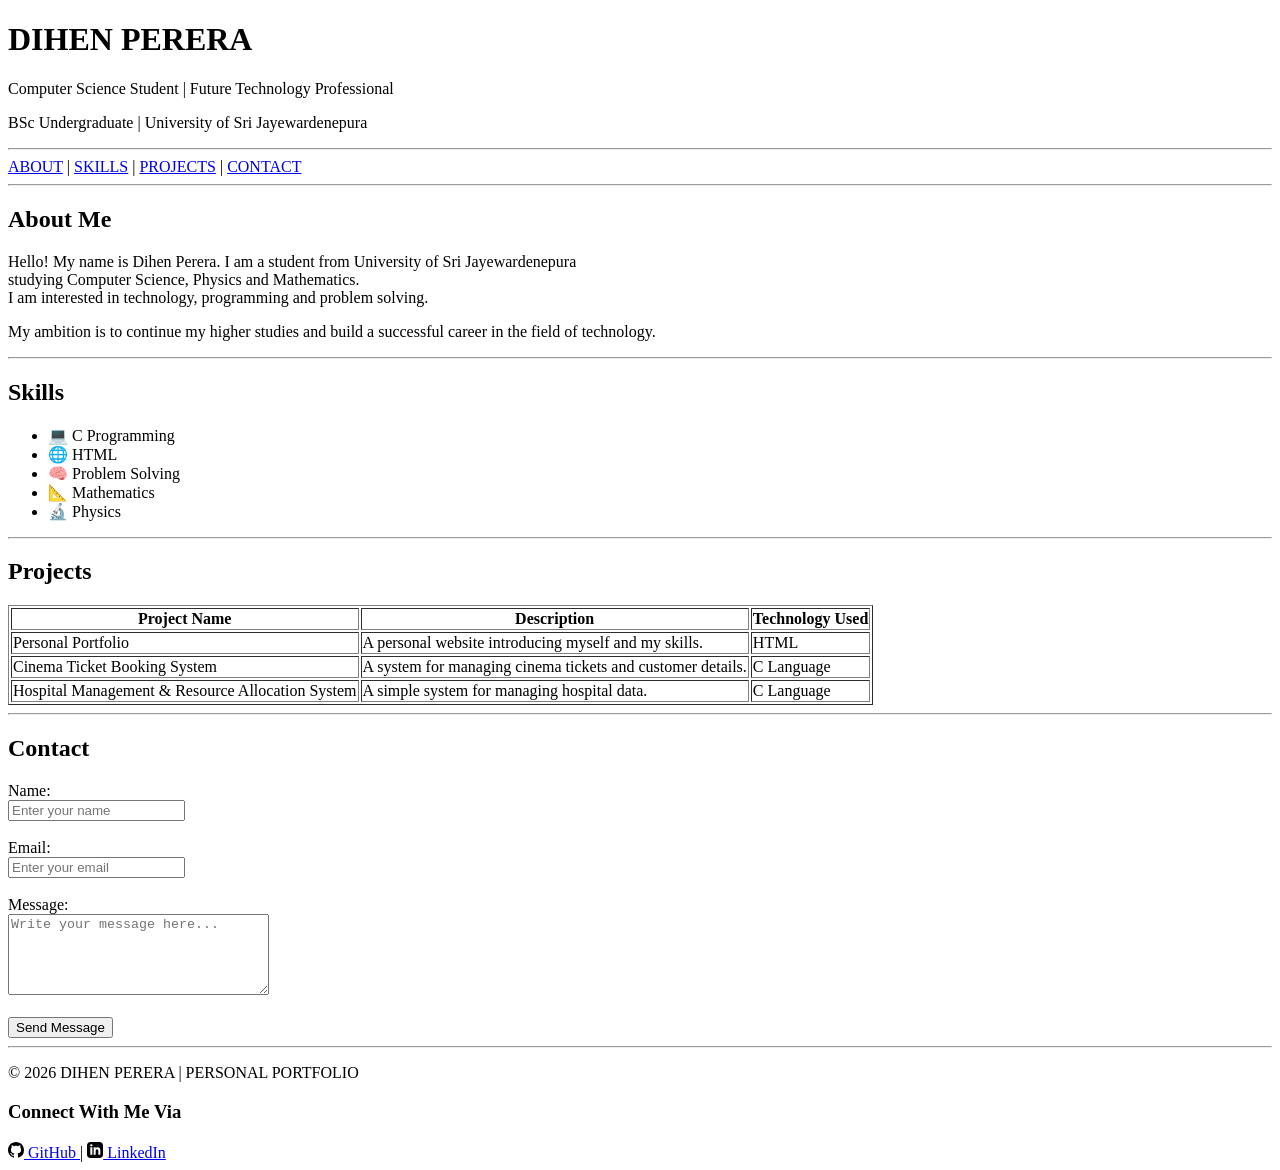
==== Personal Portfolio.html @ d451fbd8 "Initial commit" ====
<!DOCTYPE html>
<html lang="en">

<head>
    <meta charset="UTF-8">
    <meta name="viewport" content="width=device-width, initial-scale=1.0">
    <title>PORTFOLIO | DIHEN PERERA</title>
</head>

<body>

    <header>
        <h1>DIHEN PERERA</h1>
        <p>Computer Science Student | Future Technology Professional</p>
        <p>BSc Undergraduate | University of Sri Jayewardenepura</p>
    </header>

    <hr>

    <nav>
        <a href="#about">ABOUT</a> |
        <a href="#skills">SKILLS</a> |
        <a href="#projects">PROJECTS</a> |
        <a href="#contact">CONTACT</a>
    </nav>

    <hr>

    <section id="about">
        <h2>About Me</h2>
        <p>
            Hello! My name is Dihen Perera. I am a student from University of Sri Jayewardenepura<br>
            studying Computer Science, Physics and Mathematics.<br>
            I am interested in technology, programming and problem solving.<br>
        </p>
        <p>
            My ambition is to continue my higher studies and build
            a successful career in the field of technology.
        </p>
    </section>

    <hr>

    <section id="skills">
        <h2>Skills</h2>
        <ul>
            <li>💻 C Programming</li>
            <li>🌐 HTML</li>
            <li>🧠 Problem Solving</li>
            <li>📐 Mathematics</li>
            <li>🔬 Physics</li>
        </ul>
    </section>

    <hr>

    <section id="projects">
        <h2>Projects</h2>
        <table border="1">
            <thead>
                <tr>
                    <th>Project Name</th>
                    <th>Description</th>
                    <th>Technology Used</th>
                </tr>
            </thead>
            <tbody>
                <tr>
                    <td>Personal Portfolio</td>
                    <td>A personal website introducing myself and my skills.</td>
                    <td>HTML</td>
                </tr>
                <tr>
                    <td>Cinema Ticket Booking System</td>
                    <td>A system for managing cinema tickets and customer details.</td>
                    <td>C Language</td>
                </tr>
                <tr>
                    <td>Hospital Management & Resource Allocation System</td>
                    <td>A simple system for managing hospital data.</td>
                    <td>C Language</td>
                </tr>
            </tbody>
        </table>
    </section>

    <hr>

    <section id="contact">
        <h2>Contact</h2>
        <form action="#" method="post">
            <label for="name">Name:</label><br>
            <input type="text" id="name" placeholder="Enter your name" required><br><br>

            <label for="email">Email:</label><br>
            <input type="email" id="email" placeholder="Enter your email" required><br><br>

            <label for="message">Message:</label><br>
            <textarea id="message" rows="5" cols="30" placeholder="Write your message here..." required></textarea><br><br>

            <input type="submit" value="Send Message">
        </form>
    </section>

    <hr>

    <footer>
        <p>© 2026 DIHEN PERERA | PERSONAL PORTFOLIO</p>
        <h3>Connect With Me Via</h3>

        <a href="https://github.com/Kavee234" target="_blank">
            <svg xmlns="http://www.w3.org/2000/svg" width="16" height="16" viewBox="0 0 24 24">
                <path d="M12 0C5.37 0 0 5.37 0 12c0 5.31 3.435 9.795 8.205 11.385.6.105.825-.255.825-.57 0-.285-.015-1.23-.015-2.235-3.015.555-3.795-.735-4.035-1.41-.135-.345-.72-1.41-1.23-1.695-.42-.225-1.02-.78-.015-.795.945-.015 1.62.87 1.845 1.23 1.08 1.815 2.805 1.305 3.495.99.105-.78.42-1.305.765-1.605-2.67-.3-5.46-1.335-5.46-5.925 0-1.305.465-2.385 1.23-3.225-.12-.3-.54-1.53.12-3.18 0 0 1.005-.315 3.3 1.23.96-.27 1.98-.405 3-.405s2.04.135 3 .405c2.295-1.56 3.3-1.23 3.3-1.23.66 1.65.24 2.88.12 3.18.765.84 1.23 1.905 1.23 3.225 0 4.605-2.805 5.625-5.475 5.925.435.375.81 1.095.81 2.22 0 1.605-.015 2.895-.015 3.3 0 .315.225.69.825.57A12.02 12.02 0 0024 12c0-6.63-5.37-12-12-12z"/>
            </svg>
            GitHub
        </a>

        |

        <a href="https://www.linkedin.com/in/kaveesha-perera-786550402" target="_blank">
            <svg xmlns="http://www.w3.org/2000/svg" width="16" height="16" viewBox="0 0 24 24">
                <path d="M19 0h-14c-2.761 0-5 2.239-5 5v14c0 2.761 2.239 5 5 5h14c2.762 0 5-2.239 5-5v-14c0-2.761-2.238-5-5-5zm-11 19h-3v-11h3v11zm-1.5-12.268c-.966 0-1.75-.79-1.75-1.764s.784-1.764 1.75-1.764 1.75.79 1.75 1.764-.783 1.764-1.75 1.764zm13.5 12.268h-3v-5.604c0-3.368-4-3.113-4 0v5.604h-3v-11h3v1.765c1.396-2.586 7-2.777 7 2.476v6.759z"/>
            </svg>
            LinkedIn
        </a>
    </footer>

</body>

</html>
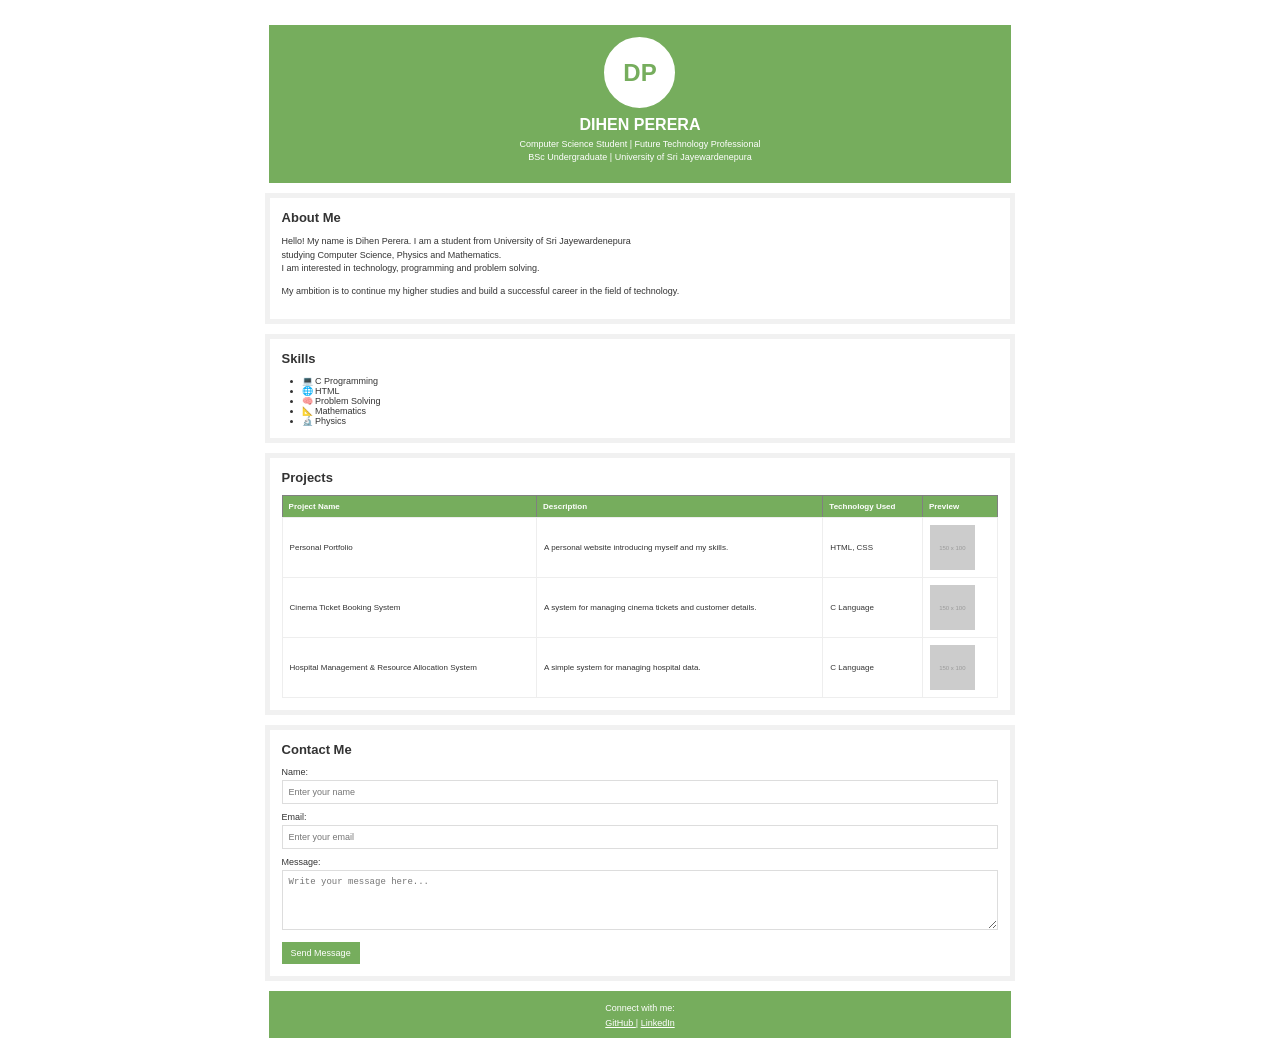
==== commit d89214e1: "Updated portfolio" ====
--- a/Personal Portfolio.html
+++ b/Personal Portfolio.html
@@ -2,47 +2,56 @@
 <html lang="en">
 
 <head>
+
     <meta charset="UTF-8">
+
     <meta name="viewport" content="width=device-width, initial-scale=1.0">
+
     <title>PORTFOLIO | DIHEN PERERA</title>
+
+    <link rel="stylesheet" href="style.css">
+
 </head>
 
 <body>
 
     <header>
+
+        <div class="profile-image">
+            DP
+        </div>
+
         <h1>DIHEN PERERA</h1>
+
         <p>Computer Science Student | Future Technology Professional</p>
+
         <p>BSc Undergraduate | University of Sri Jayewardenepura</p>
+
     </header>
 
-    <hr>
-
-    <nav>
-        <a href="#about">ABOUT</a> |
-        <a href="#skills">SKILLS</a> |
-        <a href="#projects">PROJECTS</a> |
-        <a href="#contact">CONTACT</a>
-    </nav>
-
-    <hr>
 
     <section id="about">
+
         <h2>About Me</h2>
+
         <p>
             Hello! My name is Dihen Perera. I am a student from University of Sri Jayewardenepura<br>
             studying Computer Science, Physics and Mathematics.<br>
             I am interested in technology, programming and problem solving.<br>
         </p>
+
         <p>
             My ambition is to continue my higher studies and build
             a successful career in the field of technology.
         </p>
-    </section>
-
-    <hr>
+
+    </section>
+
 
     <section id="skills">
+
         <h2>Skills</h2>
+
         <ul>
             <li>💻 C Programming</li>
             <li>🌐 HTML</li>
@@ -50,79 +59,142 @@
             <li>📐 Mathematics</li>
             <li>🔬 Physics</li>
         </ul>
-    </section>
-
-    <hr>
+
+    </section>
+
 
     <section id="projects">
+
         <h2>Projects</h2>
+
         <table border="1">
+
             <thead>
+
                 <tr>
                     <th>Project Name</th>
                     <th>Description</th>
                     <th>Technology Used</th>
-                </tr>
+                    <th>Preview</th>
+                </tr>
+
             </thead>
+
             <tbody>
-                <tr>
+
+                <tr>
+
                     <td>Personal Portfolio</td>
-                    <td>A personal website introducing myself and my skills.</td>
-                    <td>HTML</td>
-                </tr>
-                <tr>
+
+                    <td>
+                        A personal website introducing myself and my skills.
+                    </td>
+
+                    <td>HTML, CSS</td>
+
+                    <td>
+                        <div class="preview">150 x 100</div>
+                    </td>
+
+                </tr>
+
+                <tr>
+
                     <td>Cinema Ticket Booking System</td>
-                    <td>A system for managing cinema tickets and customer details.</td>
+
+                    <td>
+                        A system for managing cinema tickets and customer details.
+                    </td>
+
                     <td>C Language</td>
-                </tr>
-                <tr>
+
+                    <td>
+                        <div class="preview">150 x 100</div>
+                    </td>
+
+                </tr>
+
+                <tr>
+
                     <td>Hospital Management & Resource Allocation System</td>
-                    <td>A simple system for managing hospital data.</td>
+
+                    <td>
+                        A simple system for managing hospital data.
+                    </td>
+
                     <td>C Language</td>
-                </tr>
+
+                    <td>
+                        <div class="preview">150 x 100</div>
+                    </td>
+
+                </tr>
+
             </tbody>
+
         </table>
-    </section>
-
-    <hr>
+
+    </section>
+
 
     <section id="contact">
-        <h2>Contact</h2>
+
+        <h2>Contact Me</h2>
+
         <form action="#" method="post">
-            <label for="name">Name:</label><br>
-            <input type="text" id="name" placeholder="Enter your name" required><br><br>
-
-            <label for="email">Email:</label><br>
-            <input type="email" id="email" placeholder="Enter your email" required><br><br>
-
-            <label for="message">Message:</label><br>
-            <textarea id="message" rows="5" cols="30" placeholder="Write your message here..." required></textarea><br><br>
+
+            <label for="name">Name:</label>
+
+            <input
+                type="text"
+                id="name"
+                placeholder="Enter your name"
+                required
+            >
+
+            <label for="email">Email:</label>
+
+            <input
+                type="email"
+                id="email"
+                placeholder="Enter your email"
+                required
+            >
+
+            <label for="message">Message:</label>
+
+            <textarea
+                id="message"
+                rows="5"
+                cols="30"
+                placeholder="Write your message here..."
+                required
+            ></textarea>
 
             <input type="submit" value="Send Message">
+
         </form>
-    </section>
-
-    <hr>
+
+    </section>
+
 
     <footer>
-        <p>© 2026 DIHEN PERERA | PERSONAL PORTFOLIO</p>
-        <h3>Connect With Me Via</h3>
+
+        <p>Connect with me:</p>
 
         <a href="https://github.com/Kavee234" target="_blank">
-            <svg xmlns="http://www.w3.org/2000/svg" width="16" height="16" viewBox="0 0 24 24">
-                <path d="M12 0C5.37 0 0 5.37 0 12c0 5.31 3.435 9.795 8.205 11.385.6.105.825-.255.825-.57 0-.285-.015-1.23-.015-2.235-3.015.555-3.795-.735-4.035-1.41-.135-.345-.72-1.41-1.23-1.695-.42-.225-1.02-.78-.015-.795.945-.015 1.62.87 1.845 1.23 1.08 1.815 2.805 1.305 3.495.99.105-.78.42-1.305.765-1.605-2.67-.3-5.46-1.335-5.46-5.925 0-1.305.465-2.385 1.23-3.225-.12-.3-.54-1.53.12-3.18 0 0 1.005-.315 3.3 1.23.96-.27 1.98-.405 3-.405s2.04.135 3 .405c2.295-1.56 3.3-1.23 3.3-1.23.66 1.65.24 2.88.12 3.18.765.84 1.23 1.905 1.23 3.225 0 4.605-2.805 5.625-5.475 5.925.435.375.81 1.095.81 2.22 0 1.605-.015 2.895-.015 3.3 0 .315.225.69.825.57A12.02 12.02 0 0024 12c0-6.63-5.37-12-12-12z"/>
-            </svg>
             GitHub
         </a>
 
         |
 
-        <a href="https://www.linkedin.com/in/kaveesha-perera-786550402" target="_blank">
-            <svg xmlns="http://www.w3.org/2000/svg" width="16" height="16" viewBox="0 0 24 24">
-                <path d="M19 0h-14c-2.761 0-5 2.239-5 5v14c0 2.761 2.239 5 5 5h14c2.762 0 5-2.239 5-5v-14c0-2.761-2.238-5-5-5zm-11 19h-3v-11h3v11zm-1.5-12.268c-.966 0-1.75-.79-1.75-1.764s.784-1.764 1.75-1.764 1.75.79 1.75 1.764-.783 1.764-1.75 1.764zm13.5 12.268h-3v-5.604c0-3.368-4-3.113-4 0v5.604h-3v-11h3v1.765c1.396-2.586 7-2.777 7 2.476v6.759z"/>
-            </svg>
+        <a
+            href="https://www.linkedin.com/in/kaveesha-perera-786550402"
+            target="_blank"
+        >
             LinkedIn
         </a>
+
     </footer>
 
 </body>
--- a/style.css
+++ b/style.css
@@ -0,0 +1,147 @@
+body {
+    margin: 0;
+    background-color: white;
+    font-family: Arial, sans-serif;
+    color: #333;
+}
+
+header {
+    width: 58%;
+    margin: 25px auto 0;
+    background-color: #76ad5d;
+    color: white;
+    text-align: center;
+    padding: 12px 0 18px;
+}
+
+.profile-image {
+    width: 65px;
+    height: 65px;
+    margin: 0 auto 8px;
+    border-radius: 50%;
+    background-color: white;
+    color: #76ad5d;
+    font-size: 24px;
+    font-weight: bold;
+    display: flex;
+    align-items: center;
+    justify-content: center;
+    border: 3px solid white;
+}
+
+header h1 {
+    font-size: 16px;
+    margin: 5px 0;
+}
+
+header p {
+    font-size: 9px;
+    margin: 3px 0;
+}
+
+section {
+    width: 56%;
+    margin: 10px auto;
+    padding: 12px;
+    background-color: white;
+    border: 5px solid #f1f1f1;
+}
+
+section h2 {
+    font-size: 13px;
+    margin: 0 0 10px;
+}
+
+section p {
+    font-size: 9px;
+    line-height: 1.5;
+}
+
+ul {
+    padding-left: 20px;
+    margin: 0;
+}
+
+li {
+    font-size: 9px;
+}
+
+table {
+    width: 100%;
+    border-collapse: collapse;
+    font-size: 8px;
+}
+
+th {
+    background-color: #76ad5d;
+    color: white;
+    text-align: left;
+    padding: 6px;
+}
+
+td {
+    padding: 7px;
+    border: 1px solid #eee;
+}
+
+.preview {
+    width: 45px;
+    height: 45px;
+    background-color: #ccc;
+    color: #999;
+    font-size: 6px;
+    display: flex;
+    align-items: center;
+    justify-content: center;
+}
+
+form {
+    width: 100%;
+}
+
+label {
+    display: block;
+    font-size: 9px;
+    margin: 8px 0 3px;
+}
+
+input[type="text"],
+input[type="email"],
+textarea {
+    width: 100%;
+    box-sizing: border-box;
+    padding: 6px;
+    border: 1px solid #ddd;
+    font-size: 9px;
+}
+
+textarea {
+    height: 60px;
+}
+
+input[type="submit"] {
+    margin-top: 8px;
+    padding: 6px 9px;
+    background-color: #76ad5d;
+    color: white;
+    border: none;
+    font-size: 9px;
+}
+
+footer {
+    width: 58%;
+    margin: 0 auto;
+    background-color: #76ad5d;
+    color: white;
+    text-align: center;
+    padding: 10px 0;
+    font-size: 9px;
+}
+
+footer p {
+    margin: 2px 0 5px;
+}
+
+footer a {
+    color: white;
+}
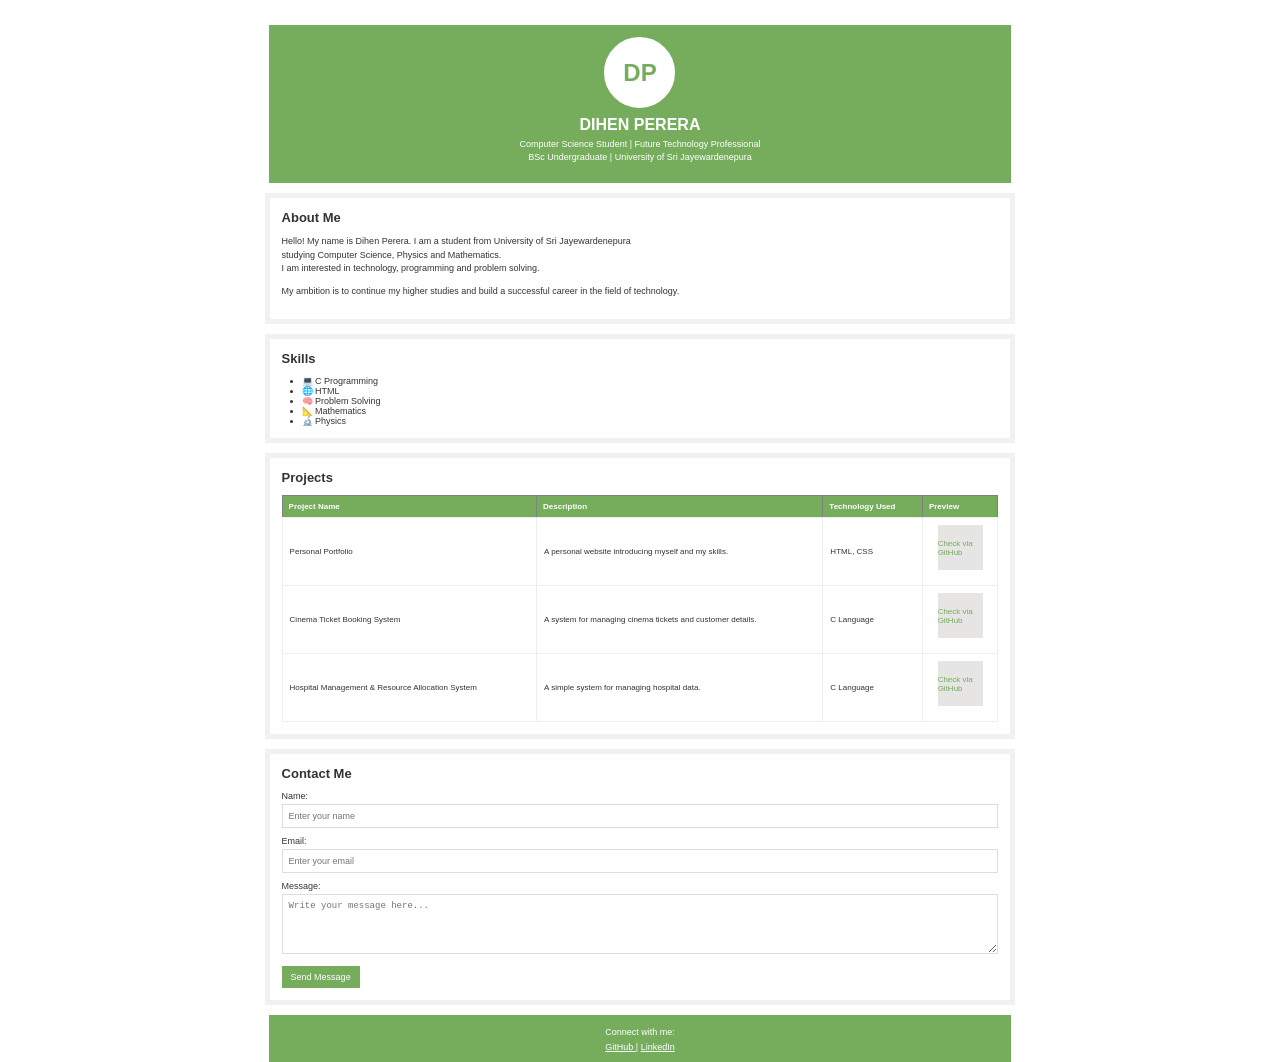
==== commit aad15826: "Updated" ====
--- a/Personal Portfolio.html
+++ b/Personal Portfolio.html
@@ -93,7 +93,7 @@
                     <td>HTML, CSS</td>
 
                     <td>
-                        <div class="preview">150 x 100</div>
+                        <div class="preview">Check via GitHub</div>
                     </td>
 
                 </tr>
@@ -109,7 +109,7 @@
                     <td>C Language</td>
 
                     <td>
-                        <div class="preview">150 x 100</div>
+                        <div class="preview">Check via GitHub</div>
                     </td>
 
                 </tr>
@@ -125,7 +125,7 @@
                     <td>C Language</td>
 
                     <td>
-                        <div class="preview">150 x 100</div>
+                        <div class="preview">Check via GitHub</div>
                     </td>
 
                 </tr>
--- a/style.css
+++ b/style.css
@@ -87,9 +87,11 @@
 .preview {
     width: 45px;
     height: 45px;
-    background-color: #ccc;
-    color: #999;
-    font-size: 6px;
+    margin:0 auto 8px;
+    background-color: #e7e4e4;
+    color: #76ad5d;
+    Font: Arial, sans-serif;
+    font-size: 8px;
     display: flex;
     align-items: center;
     justify-content: center;
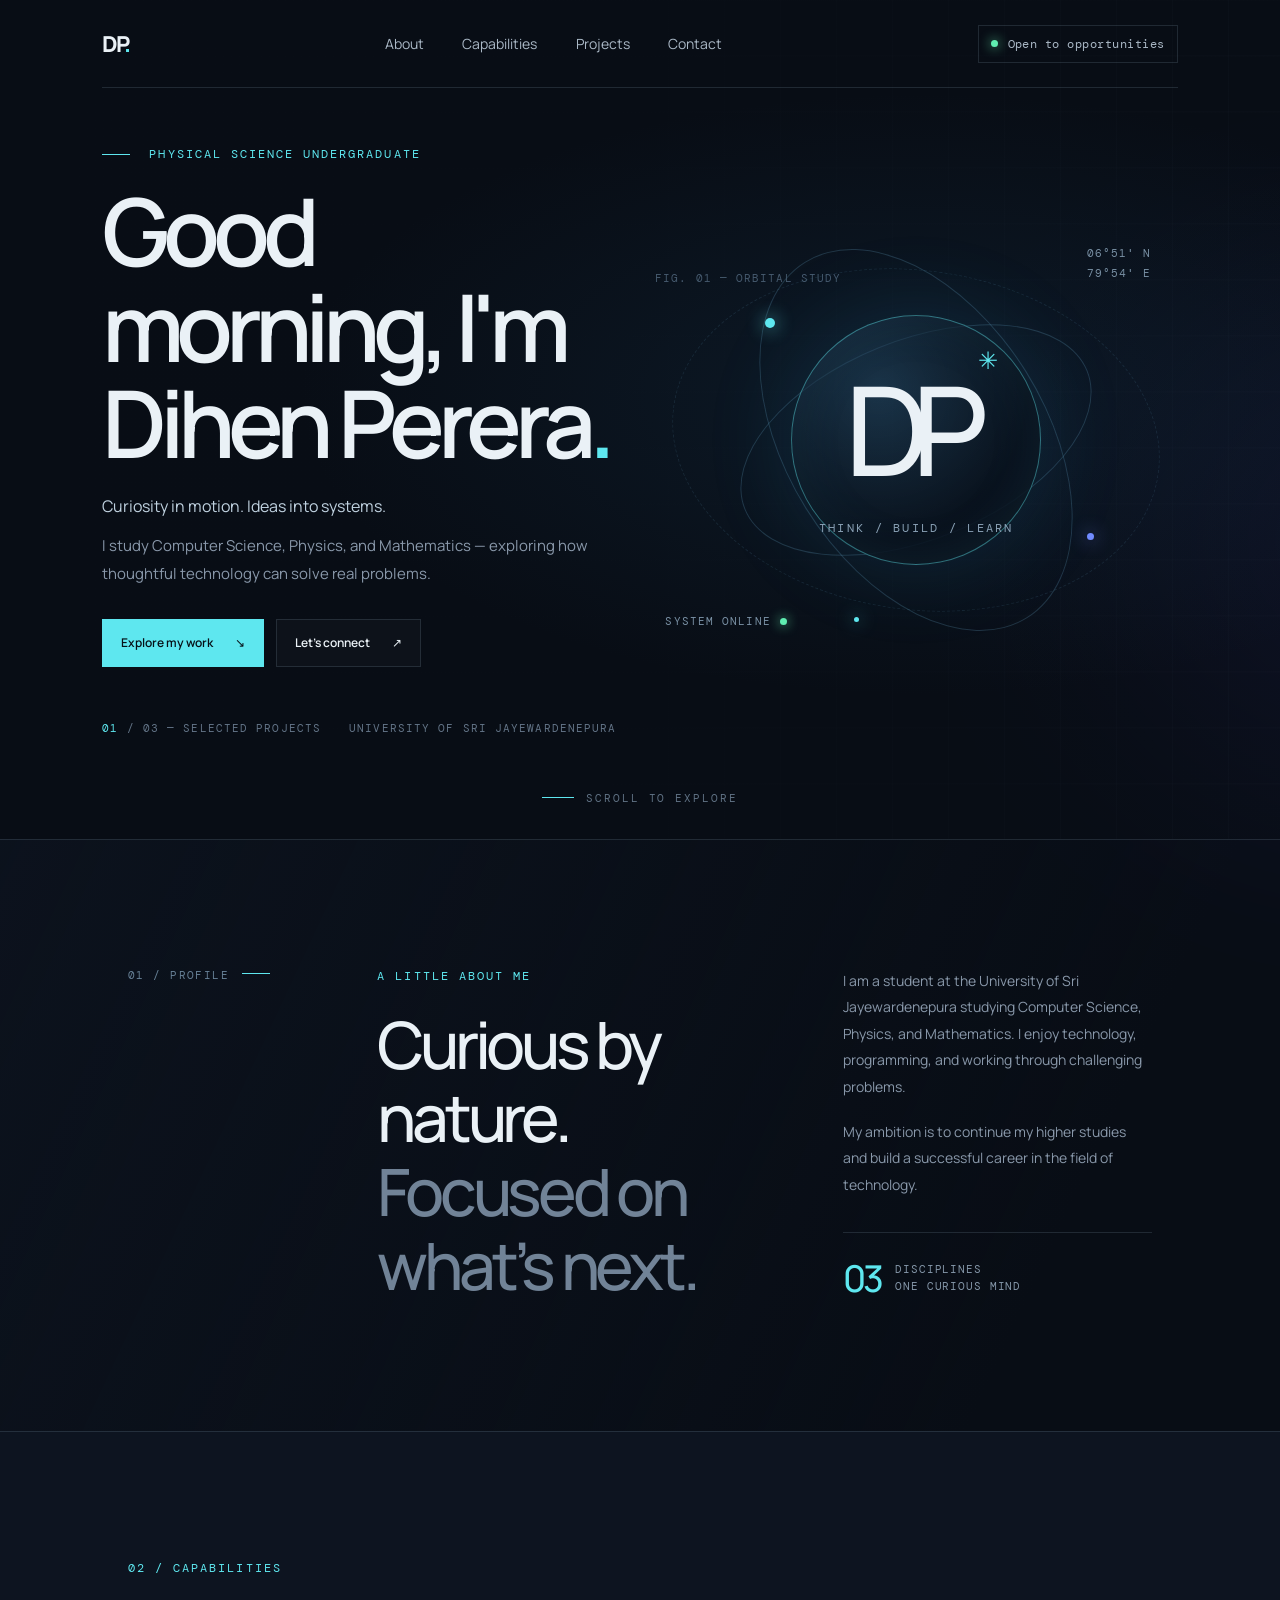
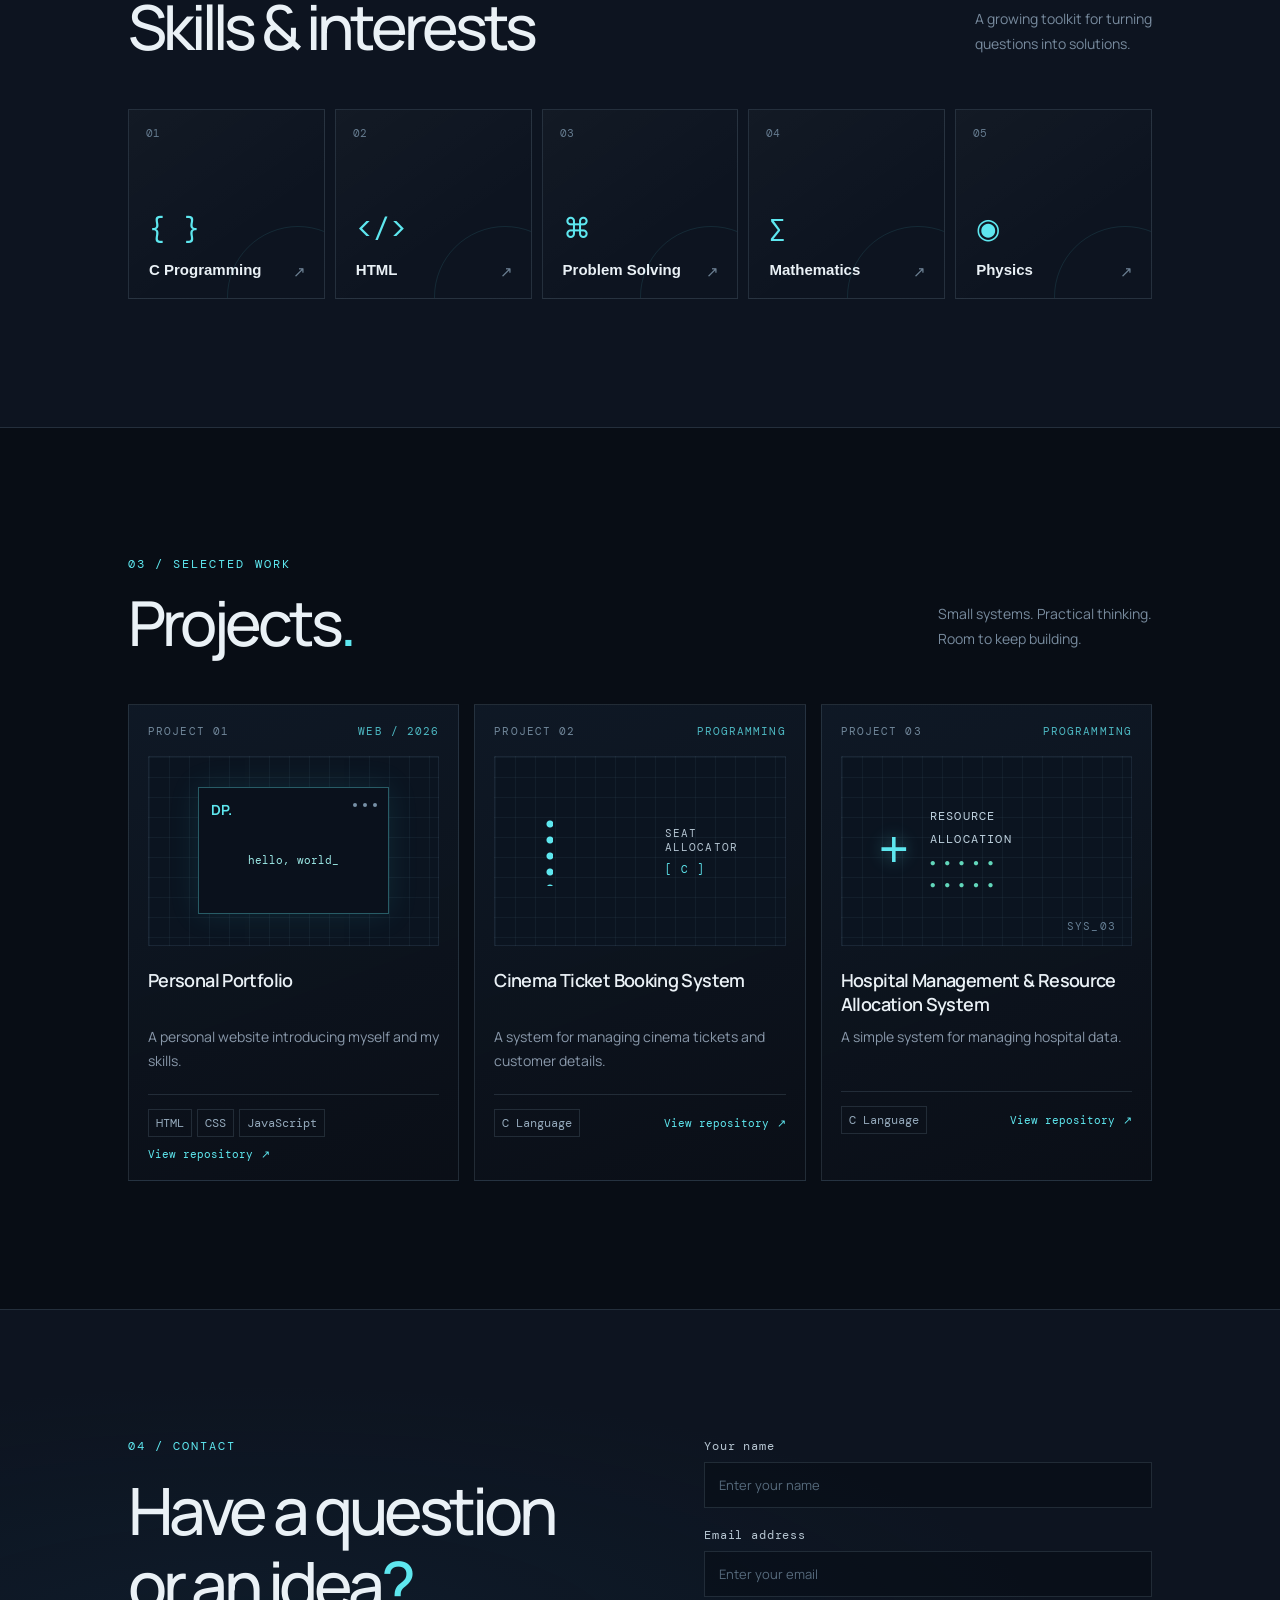
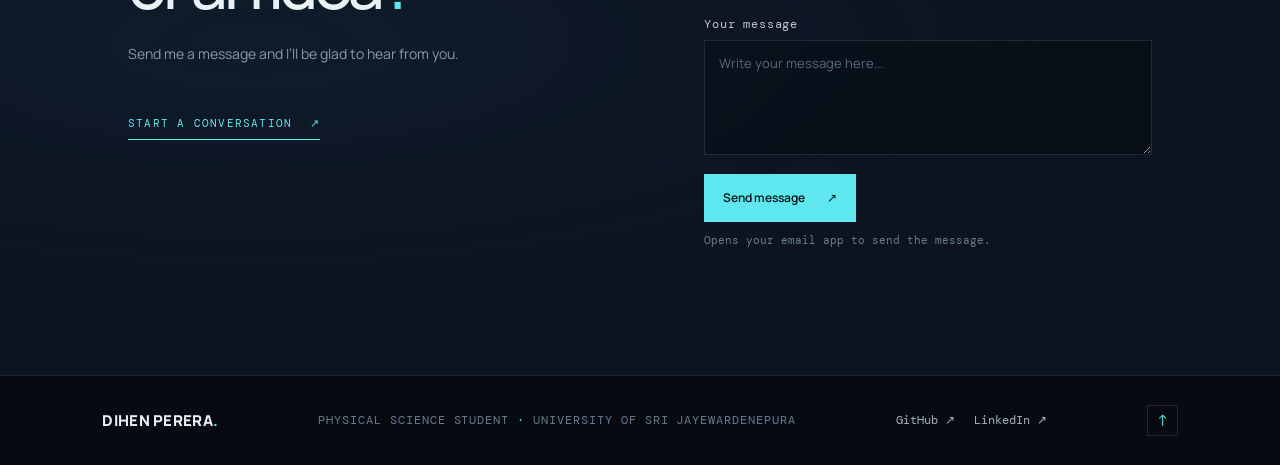
==== commit 7a8a7023: "Updated Portfolio" ====
--- a/Personal Portfolio.html
+++ b/Personal Portfolio.html
@@ -2,201 +2,204 @@
 <html lang="en">
 
 <head>
-
     <meta charset="UTF-8">
-
     <meta name="viewport" content="width=device-width, initial-scale=1.0">
-
+    <meta name="description" content="The personal portfolio of Dihen Perera, a Computer Science undergraduate.">
+    <meta name="theme-color" content="#080d15">
     <title>PORTFOLIO | DIHEN PERERA</title>
-
     <link rel="stylesheet" href="style.css">
-
+    <script src="script.js" defer></script>
 </head>
 
 <body>
-
-    <header>
-
-        <div class="profile-image">
-            DP
+    <div class="intro" aria-hidden="true">
+        <div class="intro-equations"><span class="equation eq-one">∫₀ᵗ e<sup>−x²</sup> dx <b>→</b> <i>√π /
+                    2</i></span><span class="equation eq-two">F = ma <b>→</b> <i>ΣF = ma</i></span><span
+                class="equation eq-three">lim <sub>n→∞</sub> (1 + 1/n)<sup>n</sup> <b>→</b> <i>e</i></span><span
+                class="equation eq-four">ψ(x,t) <b>→</b> <i>∂ψ / ∂t</i></span><span class="equation eq-five">∇ · E =
+                <i>ρ / ε₀</i></span><span class="equation eq-six">a² + b² <b>→</b> <i>c²</i></span><span
+                class="equation eq-seven">d/dx (sin x) <b>→</b> <i>cos x</i></span><span
+                class="equation eq-eight">P(A|B) = <i>P(B|A)P(A) / P(B)</i></span><span class="equation eq-nine">x(t) =
+                x₀ + v₀t <b>→</b> <i>½at²</i></span><span class="equation eq-ten">∑<sub>k=1</sub><sup>n</sup> k <b>→</b>
+                <i>n(n+1)/2</i></span><span class="equation eq-eleven">E = <i>mc²</i></span><span
+                class="equation eq-twelve">∂²u/∂t² = <i>c²∇²u</i></span><span class="equation eq-thirteen">∮ E · dA =
+                <i>Q / ε₀</i></span><span class="equation eq-fourteen">f(x) = <i>ax² + bx + c</i></span><span
+                class="equation eq-fifteen">Δx · Δp <b>≥</b> <i>ℏ / 2</i></span><span class="equation eq-sixteen">I =
+                <i>V / R</i></span><span class="equation eq-seventeen">∇²φ = <i>0</i></span><span
+                class="equation eq-eighteen">sin²θ + cos²θ = <i>1</i></span><span class="equation eq-nineteen">ω =
+                <i>2πf</i></span><span class="equation eq-twenty">∫ F · dx = <i>W</i></span></div>
+        <div class="intro-mark">DP<span>.</span></div>
+        <div class="intro-line"><i></i></div>
+        <p>INITIALIZING PORTFOLIO <span>2026</span></p>
+    </div>
+    <div class="ambient ambient-one" aria-hidden="true"></div>
+    <div class="ambient ambient-two" aria-hidden="true"></div>
+    <header class="site-header" id="home">
+        <nav class="top-nav" aria-label="Main navigation"><a class="brand" href="#home">DP<span>.</span></a>
+            <div class="nav-links"><a href="#about">About</a><a href="#skills">Capabilities</a><a
+                    href="#projects">Projects</a><a href="#contact">Contact</a></div><a class="availability"
+                href="#contact"><i></i> Open to opportunities</a>
+        </nav>
+        <div class="hero">
+            <div class="hero-copy reveal">
+                <p class="eyebrow"><span class="eyebrow-line"></span> PHYSICAL SCIENCE UNDERGRADUATE</p>
+                <h1><span id="greeting">Hello, I'm</span><br><span class="hero-name">Dihen Perera<span
+                            class="name-period">.</span></span></h1>
+                <p class="welcome-message">Curiosity in motion. Ideas into systems.</p>
+                <p class="hero-summary">I study Computer Science, Physics, and Mathematics — exploring how thoughtful
+                    technology can solve real problems.</p>
+                <div class="hero-actions"><a class="button button-primary" href="#projects">Explore my work <span
+                            aria-hidden="true">↘</span></a><a class="button button-secondary" href="#contact">Let’s
+                        connect <span aria-hidden="true">↗</span></a></div>
+                <div class="hero-meta"><span><b>01</b> / 03 — SELECTED PROJECTS</span><span>UNIVERSITY OF SRI
+                        JAYEWARDENEPURA</span></div>
+            </div>
+            <div class="hero-art reveal" aria-label="Animated Dihen Perera monogram graphic">
+                <div class="orbit orbit-a"></div>
+                <div class="orbit orbit-b"></div>
+                <div class="orbit orbit-c"></div><span class="orbit-node node-a"></span><span
+                    class="orbit-node node-b"></span><span class="orbit-node node-c"></span>
+                <div class="hero-core"><span class="core-cross">✳</span><span class="core-monogram">DP</span><span
+                        class="core-label">THINK / BUILD / LEARN</span></div><span
+                    class="art-coordinate coord-top">06°51' N<br>79°54' E</span><span
+                    class="art-coordinate coord-bottom">SYSTEM ONLINE <i></i></span><span class="art-index">FIG. 01 —
+                    ORBITAL STUDY</span>
+            </div>
         </div>
-
-        <h1>DIHEN PERERA</h1>
-
-        <p>Computer Science Student | Future Technology Professional</p>
-
-        <p>BSc Undergraduate | University of Sri Jayewardenepura</p>
-
+        <div class="scroll-cue"><span></span> SCROLL TO EXPLORE</div>
     </header>
-
-
-    <section id="about">
-
-        <h2>About Me</h2>
-
-        <p>
-            Hello! My name is Dihen Perera. I am a student from University of Sri Jayewardenepura<br>
-            studying Computer Science, Physics and Mathematics.<br>
-            I am interested in technology, programming and problem solving.<br>
-        </p>
-
-        <p>
-            My ambition is to continue my higher studies and build
-            a successful career in the field of technology.
-        </p>
-
-    </section>
-
-
-    <section id="skills">
-
-        <h2>Skills</h2>
-
-        <ul>
-            <li>💻 C Programming</li>
-            <li>🌐 HTML</li>
-            <li>🧠 Problem Solving</li>
-            <li>📐 Mathematics</li>
-            <li>🔬 Physics</li>
-        </ul>
-
-    </section>
-
-
-    <section id="projects">
-
-        <h2>Projects</h2>
-
-        <table border="1">
-
-            <thead>
-
-                <tr>
-                    <th>Project Name</th>
-                    <th>Description</th>
-                    <th>Technology Used</th>
-                    <th>Preview</th>
-                </tr>
-
-            </thead>
-
-            <tbody>
-
-                <tr>
-
-                    <td>Personal Portfolio</td>
-
-                    <td>
-                        A personal website introducing myself and my skills.
-                    </td>
-
-                    <td>HTML, CSS</td>
-
-                    <td>
-                        <div class="preview">Check via GitHub</div>
-                    </td>
-
-                </tr>
-
-                <tr>
-
-                    <td>Cinema Ticket Booking System</td>
-
-                    <td>
-                        A system for managing cinema tickets and customer details.
-                    </td>
-
-                    <td>C Language</td>
-
-                    <td>
-                        <div class="preview">Check via GitHub</div>
-                    </td>
-
-                </tr>
-
-                <tr>
-
-                    <td>Hospital Management & Resource Allocation System</td>
-
-                    <td>
-                        A simple system for managing hospital data.
-                    </td>
-
-                    <td>C Language</td>
-
-                    <td>
-                        <div class="preview">Check via GitHub</div>
-                    </td>
-
-                </tr>
-
-            </tbody>
-
-        </table>
-
-    </section>
-
-
-    <section id="contact">
-
-        <h2>Contact Me</h2>
-
-        <form action="#" method="post">
-
-            <label for="name">Name:</label>
-
-            <input
-                type="text"
-                id="name"
-                placeholder="Enter your name"
-                required
-            >
-
-            <label for="email">Email:</label>
-
-            <input
-                type="email"
-                id="email"
-                placeholder="Enter your email"
-                required
-            >
-
-            <label for="message">Message:</label>
-
-            <textarea
-                id="message"
-                rows="5"
-                cols="30"
-                placeholder="Write your message here..."
-                required
-            ></textarea>
-
-            <input type="submit" value="Send Message">
-
-        </form>
-
-    </section>
-
-
-    <footer>
-
-        <p>Connect with me:</p>
-
-        <a href="https://github.com/Kavee234" target="_blank">
-            GitHub
-        </a>
-
-        |
-
-        <a
-            href="https://www.linkedin.com/in/kaveesha-perera-786550402"
-            target="_blank"
-        >
-            LinkedIn
-        </a>
-
+    <main>
+        <section id="about" class="about-section section-grid">
+            <div class="section-label reveal"><span>01 / PROFILE</span><i></i></div>
+            <div class="about-main reveal">
+                <p class="eyebrow">A LITTLE ABOUT ME</p>
+                <h2>Curious by nature.<br><span>Focused on what’s next.</span></h2>
+            </div>
+            <div class="about-copy reveal">
+                <p>I am a student at the University of Sri Jayewardenepura studying Computer Science, Physics, and
+                    Mathematics. I enjoy technology, programming, and working through challenging problems.</p>
+                <p>My ambition is to continue my higher studies and build a successful career in the field of
+                    technology.</p>
+                <div class="about-stat"><strong>03</strong><span>disciplines<br>one curious mind</span></div>
+            </div>
+        </section>
+        <section id="skills" class="skills-section">
+            <div class="section-top reveal">
+                <div>
+                    <p class="eyebrow">02 / CAPABILITIES</p>
+                    <h2>Skills &amp; interests</h2>
+                </div>
+                <p class="section-aside">A growing toolkit for turning<br>questions into solutions.</p>
+            </div>
+            <ul class="skill-list">
+                <li><button class="skill-button reveal" type="button" data-skill="C Programming"
+                        data-description="Writing programs in C and learning core programming concepts such as variables, conditionals, loops, and functions."><span
+                            class="skill-index">01</span><span class="skill-icon">{ }</span><span class="skill-name">C
+                            Programming</span><span class="skill-arrow">↗</span></button></li>
+                <li><button class="skill-button reveal" type="button" data-skill="HTML"
+                        data-description="Using HTML to structure clear, semantic content for web pages."><span
+                            class="skill-index">02</span><span class="skill-icon">&lt;/&gt;</span><span
+                            class="skill-name">HTML</span><span class="skill-arrow">↗</span></button></li>
+                <li><button class="skill-button reveal" type="button" data-skill="Problem Solving"
+                        data-description="Breaking challenges into smaller steps and applying logical thinking to find practical solutions."><span
+                            class="skill-index">03</span><span class="skill-icon">⌘</span><span
+                            class="skill-name">Problem Solving</span><span class="skill-arrow">↗</span></button></li>
+                <li><button class="skill-button reveal" type="button" data-skill="Mathematics"
+                        data-description="Studying mathematical ideas and applying analytical reasoning to work through problems."><span
+                            class="skill-index">04</span><span class="skill-icon">∑</span><span
+                            class="skill-name">Mathematics</span><span class="skill-arrow">↗</span></button></li>
+                <li><button class="skill-button reveal" type="button" data-skill="Physics"
+                        data-description="Exploring physical principles through scientific study and applying them to understand how the world works."><span
+                            class="skill-index">05</span><span class="skill-icon">◉</span><span
+                            class="skill-name">Physics</span><span class="skill-arrow">↗</span></button></li>
+            </ul>
+        </section>
+        <dialog class="skill-dialog" aria-labelledby="skill-dialog-title">
+            <div class="dialog-top">
+                <p class="eyebrow">CAPABILITY / DETAIL</p><button class="skill-dialog-close" type="button"
+                    aria-label="Close skill details">×</button>
+            </div>
+            <h2 id="skill-dialog-title"></h2>
+            <p class="skill-dialog-description"></p>
+        </dialog>
+        <section id="projects" class="projects-section">
+            <div class="section-top reveal">
+                <div>
+                    <p class="eyebrow">03 / SELECTED WORK</p>
+                    <h2>Projects<span class="name-period">.</span></h2>
+                </div>
+                <p class="section-aside">Small systems. Practical thinking.<br>Room to keep building.</p>
+            </div>
+            <div class="project-grid">
+                <article class="project-card reveal">
+                    <div class="project-number"><span>PROJECT 01</span><span class="project-type">WEB / 2026</span>
+                    </div>
+                    <div class="project-visual visual-web"><span
+                            class="visual-window"><b>DP.</b><i></i><i></i><i></i><span>hello, world_</span></span></div>
+                    <h3>Personal Portfolio</h3>
+                    <p>A personal website introducing myself and my skills.</p>
+                    <div class="project-meta">
+                        <div class="project-tags"><span>HTML</span><span>CSS</span><span>JavaScript</span></div><a
+                            class="project-link" href="https://github.com/Kavee234/Personal-Portfolio" target="_blank"
+                            rel="noopener noreferrer">View repository <span>↗</span></a>
+                    </div>
+                </article>
+                <article class="project-card reveal">
+                    <div class="project-number"><span>PROJECT 02</span><span class="project-type">PROGRAMMING</span>
+                    </div>
+                    <div class="project-visual visual-cinema">
+                        <div class="seat-grid" aria-hidden="true"></div><span>SEAT<br>ALLOCATOR<span
+                                class="visual-code">[ C ]</span></span>
+                    </div>
+                    <h3>Cinema Ticket Booking System</h3>
+                    <p>A system for managing cinema tickets and customer details.</p>
+                    <div class="project-meta">
+                        <div class="project-tags"><span>C Language</span></div><a class="project-link"
+                            href="https://github.com/Kavee234/MovieSeatBookingSystem" target="_blank"
+                            rel="noopener noreferrer">View repository <span>↗</span></a>
+                    </div>
+                </article>
+                <article class="project-card reveal">
+                    <div class="project-number"><span>PROJECT 03</span><span class="project-type">PROGRAMMING</span>
+                    </div>
+                    <div class="project-visual visual-hospital"><span class="hospital-cross">+</span><span
+                            class="hospital-grid">RESOURCE<br>ALLOCATION<br><i>● ● ● ● ●</i><br><i>● ● ● ●
+                                ●</i></span><span class="visual-code">SYS_03</span></div>
+                    <h3>Hospital Management &amp; Resource Allocation System</h3>
+                    <p>A simple system for managing hospital data.</p>
+                    <div class="project-meta">
+                        <div class="project-tags"><span>C Language</span></div><a class="project-link"
+                            href="https://github.com/Kavee234/Smart-Hospital-Resource-Allocation-System" target="_blank"
+                            rel="noopener noreferrer">View repository <span>↗</span></a>
+                    </div>
+                </article>
+            </div>
+        </section>
+        <section id="contact" class="contact-section">
+            <div class="contact-copy reveal">
+                <p class="eyebrow">04 / CONTACT</p>
+                <h2>Have a question<br>or an idea<span class="name-period">?</span></h2>
+                <p>Send me a message and I’ll be glad to hear from you.</p><a class="contact-email"
+                    href="mailto:hello@example.com">START A CONVERSATION <span>↗</span></a>
+            </div>
+            <form class="contact-form reveal" action="mailto:hello@example.com" method="post" enctype="text/plain">
+                <label for="name">Your name</label><input class="form-control" type="text" id="name" name="name"
+                    placeholder="Enter your name" required><label for="email">Email address</label><input
+                    class="form-control" type="email" id="email" name="email" placeholder="Enter your email"
+                    required><label for="message">Your message</label><textarea class="form-control" id="message"
+                    name="message" rows="4" placeholder="Write your message here..." required></textarea><button
+                    class="button button-primary" type="submit">Send message <span>↗</span></button>
+                <p class="form-note">Opens your email app to send the message.</p>
+            </form>
+        </section>
+    </main>
+    <footer><a class="footer-brand" href="#home">DIHEN PERERA<span>.</span></a>
+        <p>PHYSICAL SCIENCE STUDENT <span>·</span> UNIVERSITY OF SRI JAYEWARDENEPURA</p>
+        <div class="footer-links"><a href="https://github.com/Kavee234" target="_blank" rel="noopener noreferrer">GitHub
+                ↗</a><a href="https://www.linkedin.com/in/kaveesha-perera-786550402" target="_blank"
+                rel="noopener noreferrer">LinkedIn ↗</a></div><a class="back-top" href="#home"
+            aria-label="Back to top">↑</a>
     </footer>
-
 </body>
 
 </html>
--- a/style.css
+++ b/style.css
@@ -1,149 +1,1633 @@
+@import url('https://fonts.googleapis.com/css2?family=DM+Mono:wght@400;500&family=Manrope:wght@400;500;600;700;800&display=swap');
+
+:root {
+    color-scheme: dark;
+    --bg: #080d15;
+    --panel: #0d1420;
+    --panel2: #101a28;
+    --ink: #eaf1f6;
+    --muted: #8998aa;
+    --line: rgba(170, 198, 220, .15);
+    --cyan: #5ee7ef;
+    --blue: #718bff;
+    --mono: 'DM Mono', monospace;
+    --sans: 'Manrope', 'Segoe UI', sans-serif;
+    font-family: var(--sans);
+    color: var(--ink);
+    background: var(--bg);
+    font-synthesis: none;
+    text-rendering: optimizeLegibility;
+    scroll-behavior: smooth;
+    scroll-padding-top: 36px
+}
+
+* {
+    box-sizing: border-box
+}
+
 body {
     margin: 0;
-    background-color: white;
-    font-family: Arial, sans-serif;
-    color: #333;
-}
-
-header {
-    width: 58%;
-    margin: 25px auto 0;
-    background-color: #76ad5d;
-    color: white;
-    text-align: center;
-    padding: 12px 0 18px;
-}
-
-.profile-image {
-    width: 65px;
-    height: 65px;
-    margin: 0 auto 8px;
+    min-width: 320px;
+    background: var(--bg);
+    overflow-x: hidden
+}
+
+a {
+    color: inherit
+}
+
+.intro {
+    position: fixed;
+    inset: 0;
+    z-index: 1000;
+    display: grid;
+    place-content: center;
+    justify-items: center;
+    gap: 18px;
+    background: #080d15;
+    animation: intro-out .8s cubic-bezier(.76, 0, .24, 1) 8.85s forwards
+}
+
+.intro-equations {
+    position: absolute;
+    inset: 0;
+    overflow: hidden;
+    pointer-events: none
+}
+
+.equation {
+    position: absolute;
+    display: flex;
+    align-items: center;
+    gap: 12px;
+    white-space: nowrap;
+    color: #547080;
+    font: clamp(14px, 1.65vw, 21px) var(--mono);
+    letter-spacing: .04em;
+    opacity: 0;
+    filter: blur(5px);
+    animation: equation-resolve 4.8s cubic-bezier(.2, .7, .2, 1) both
+}
+
+.equation b {
+    color: #317882;
+    font-weight: 400
+}
+
+.equation i {
+    color: var(--cyan);
+    font-style: normal
+}
+
+.eq-one {
+    top: 12%;
+    left: 7%;
+    animation-delay: .08s
+}
+
+.eq-two {
+    top: 23%;
+    right: 6%;
+    animation-delay: .28s
+}
+
+.eq-three {
+    right: 10%;
+    bottom: 14%;
+    animation-delay: .48s
+}
+
+.eq-four {
+    left: 8%;
+    bottom: 12%;
+    animation-delay: .68s
+}
+
+.eq-five {
+    top: 43%;
+    left: 4%;
+    animation-delay: .88s
+}
+
+.eq-six {
+    top: 53%;
+    right: 5%;
+    animation-delay: 1.08s
+}
+
+.eq-seven {
+    top: 36%;
+    right: 13%;
+    animation-delay: 1.28s
+}
+
+.eq-eight {
+    left: 13%;
+    top: 67%;
+    animation-delay: 1.48s
+}
+
+.eq-nine {
+    right: 19%;
+    top: 77%;
+    animation-delay: 1.68s
+}
+
+.eq-ten {
+    left: 34%;
+    top: 13%;
+    animation-delay: 1.88s
+}
+
+.eq-eleven {
+    right: 33%;
+    bottom: 12%;
+    animation-delay: 2.08s
+}
+
+.eq-twelve {
+    left: 24%;
+    top: 82%;
+    animation-delay: 2.28s
+}
+
+.eq-thirteen {
+    left: 38%;
+    top: 27%;
+    animation-delay: 2.48s
+}
+
+.eq-fourteen {
+    right: 4%;
+    top: 61%;
+    animation-delay: 2.68s
+}
+
+.eq-fifteen {
+    left: 5%;
+    top: 56%;
+    animation-delay: 2.88s
+}
+
+.eq-sixteen {
+    right: 28%;
+    top: 42%;
+    animation-delay: 3.08s
+}
+
+.eq-seventeen {
+    left: 18%;
+    top: 38%;
+    animation-delay: 3.28s
+}
+
+.eq-eighteen {
+    right: 23%;
+    top: 18%;
+    animation-delay: 3.48s
+}
+
+.eq-nineteen {
+    left: 43%;
+    bottom: 21%;
+    animation-delay: 3.68s
+}
+
+.eq-twenty {
+    right: 7%;
+    bottom: 37%;
+    animation-delay: 3.88s
+}
+
+.equation sub,
+.equation sup {
+    font-size: .7em
+}
+
+.intro-mark {
+    position: relative;
+    z-index: 1;
+    font-size: clamp(64px, 12vw, 110px);
+    font-weight: 800;
+    letter-spacing: -.1em;
+    animation: mark-in .65s ease both
+}
+
+.intro-mark span,
+.brand span,
+.footer-brand span {
+    color: var(--cyan)
+}
+
+.intro-line {
+    width: min(250px, 65vw);
+    height: 2px;
+    background: #1d2b3b
+}
+
+.intro-line i {
+    display: block;
+    width: 100%;
+    height: 100%;
+    background: var(--cyan);
+    transform-origin: left;
+    animation: loadline 1.15s cubic-bezier(.65, 0, .35, 1) .25s both
+}
+
+.intro p,
+.intro p span {
+    font: 12px var(--mono);
+    letter-spacing: .17em;
+    color: #9aacbd
+}
+
+.intro p span {
+    color: var(--cyan);
+    margin-left: 8px
+}
+
+.ambient {
+    position: absolute;
+    z-index: 0;
+    pointer-events: none;
+    width: 520px;
+    height: 520px;
     border-radius: 50%;
-    background-color: white;
-    color: #76ad5d;
-    font-size: 24px;
-    font-weight: bold;
-    display: flex;
+    filter: blur(120px);
+    opacity: .11
+}
+
+.ambient-one {
+    top: 120px;
+    left: -280px;
+    background: #2087ce
+}
+
+.ambient-two {
+    top: 280px;
+    right: -340px;
+    background: #534ad5
+}
+
+.site-header {
+    position: relative;
+    isolation: isolate;
+    min-height: 820px;
+    padding: 0 clamp(24px, 8vw, 128px) 34px;
+    background-image: linear-gradient(rgba(124, 156, 184, .045) 1px, transparent 1px), linear-gradient(90deg, rgba(124, 156, 184, .045) 1px, transparent 1px);
+    background-size: 56px 56px;
+    background-position: center center
+}
+
+.site-header:after {
+    position: absolute;
+    inset: 0;
+    z-index: -1;
+    content: "";
+    background: radial-gradient(ellipse at 72% 47%, rgba(30, 75, 110, .2), transparent 48%), linear-gradient(90deg, #080d15 5%, rgba(8, 13, 21, .96) 47%, rgba(8, 13, 21, .4))
+}
+
+.top-nav {
+    width: min(100%, 1440px);
+    height: 88px;
+    margin: auto;
+    display: flex;
+    align-items: center;
+    justify-content: space-between;
+    border-bottom: 1px solid var(--line)
+}
+
+.brand {
+    font-size: 22px;
+    font-weight: 800;
+    letter-spacing: -2px;
+    text-decoration: none
+}
+
+.nav-links {
+    display: flex;
+    gap: clamp(20px, 3vw, 44px)
+}
+
+.nav-links a,
+.availability {
+    font-size: 14px;
+    color: #aab8c6;
+    text-decoration: none;
+    transition: color .2s
+}
+
+.nav-links a:hover,
+.footer-links a:hover {
+    color: var(--cyan)
+}
+
+.availability {
+    display: flex;
+    align-items: center;
+    gap: 10px;
+    padding: 10px 12px;
+    border: 1px solid var(--line);
+    font: 12px var(--mono);
+    letter-spacing: .04em
+}
+
+.availability i,
+.coord-bottom i {
+    width: 7px;
+    height: 7px;
+    border-radius: 50%;
+    background: #60edb1;
+    box-shadow: 0 0 12px #60edb1
+}
+
+.hero {
+    display: grid;
+    grid-template-columns: 1fr 1fr;
+    align-items: center;
+    gap: 30px;
+    width: min(100%, 1300px);
+    min-height: 630px;
+    margin: auto;
+    padding: 58px 0 56px
+}
+
+.hero-copy {
+    position: relative;
+    z-index: 2
+}
+
+.eyebrow {
+    margin: 0 0 20px;
+    color: var(--cyan);
+    font: 12px var(--mono);
+    letter-spacing: .17em
+}
+
+.eyebrow-line {
+    display: inline-block;
+    width: 28px;
+    height: 1px;
+    margin: 0 10px 3px 0;
+    background: var(--cyan)
+}
+
+.hero h1 {
+    margin: 0;
+    font-size: clamp(54px, 7.3vw, 96px);
+    line-height: 1.03;
+    font-weight: 600;
+    letter-spacing: -.075em
+}
+
+.hero-name {
+    color: var(--ink)
+}
+
+.name-period {
+    color: var(--cyan)
+}
+
+.welcome-message {
+    margin: 24px 0 0;
+    color: #bfd1df;
+    font-size: 16px
+}
+
+.hero-summary {
+    max-width: 520px;
+    margin: 15px 0 0;
+    color: var(--muted);
+    font-size: 15px;
+    line-height: 1.9
+}
+
+.hero-actions {
+    display: flex;
+    flex-wrap: wrap;
+    gap: 12px;
+    margin-top: 30px
+}
+
+.button {
+    display: inline-flex;
     align-items: center;
     justify-content: center;
-    border: 3px solid white;
-}
-
-header h1 {
-    font-size: 16px;
-    margin: 5px 0;
-}
-
-header p {
-    font-size: 9px;
-    margin: 3px 0;
-}
-
-section {
-    width: 56%;
-    margin: 10px auto;
-    padding: 12px;
-    background-color: white;
-    border: 5px solid #f1f1f1;
-}
-
-section h2 {
-    font-size: 13px;
-    margin: 0 0 10px;
-}
-
-section p {
-    font-size: 9px;
-    line-height: 1.5;
-}
-
-ul {
-    padding-left: 20px;
-    margin: 0;
-}
-
-li {
-    font-size: 9px;
-}
-
-table {
-    width: 100%;
-    border-collapse: collapse;
-    font-size: 8px;
-}
-
-th {
-    background-color: #76ad5d;
-    color: white;
-    text-align: left;
-    padding: 6px;
-}
-
-td {
-    padding: 7px;
-    border: 1px solid #eee;
-}
-
-.preview {
-    width: 45px;
-    height: 45px;
-    margin:0 auto 8px;
-    background-color: #e7e4e4;
-    color: #76ad5d;
-    Font: Arial, sans-serif;
-    font-size: 8px;
-    display: flex;
+    gap: 22px;
+    min-height: 48px;
+    padding: 0 18px;
+    border: 1px solid var(--line);
+    font: 600 12px var(--sans);
+    text-decoration: none;
+    cursor: pointer;
+    transition: transform .22s, border-color .22s, background .22s, color .22s
+}
+
+.button:hover {
+    transform: translateY(-3px)
+}
+
+.button-primary {
+    border-color: var(--cyan);
+    background: var(--cyan);
+    color: #071117
+}
+
+.button-primary:hover {
+    background: #a3f8f5
+}
+
+.button-secondary {
+    color: var(--ink);
+    background: rgba(255, 255, 255, .02)
+}
+
+.button-secondary:hover {
+    border-color: var(--cyan)
+}
+
+.hero-meta {
+    display: flex;
+    flex-wrap: wrap;
+    gap: 28px;
+    margin-top: 54px;
+    color: #637487;
+    font: 11px var(--mono);
+    letter-spacing: .1em
+}
+
+.hero-meta b {
+    color: var(--cyan);
+    font-weight: 400
+}
+
+.hero-art {
+    position: relative;
+    display: grid;
+    place-items: center;
+    min-height: 490px;
+    perspective: 900px
+}
+
+.hero-core {
+    position: relative;
+    z-index: 2;
+    display: flex;
+    width: min(250px, 48vw);
+    aspect-ratio: 1;
+    flex-direction: column;
     align-items: center;
     justify-content: center;
-}
-
-form {
+    border: 1px solid rgba(94, 231, 239, .44);
+    border-radius: 50%;
+    background: radial-gradient(circle at 35% 30%, rgba(55, 109, 146, .33), rgba(9, 18, 29, .88) 63%);
+    box-shadow: 0 0 90px rgba(42, 151, 203, .16), inset 0 0 50px rgba(68, 143, 181, .1);
+    animation: float 5s ease-in-out infinite
+}
+
+.core-monogram {
+    font-size: clamp(72px, 10vw, 124px);
+    font-weight: 500;
+    letter-spacing: -.14em;
+    margin-right: .14em
+}
+
+.core-cross {
+    position: absolute;
+    top: 27px;
+    right: 42px;
+    color: var(--cyan);
+    font-size: 24px;
+    animation: spin 20s linear infinite
+}
+
+.core-label {
+    margin-top: 7px;
+    color: #89a0b4;
+    font: 12px var(--mono);
+    letter-spacing: .19em
+}
+
+.orbit {
+    position: absolute;
+    left: 50%;
+    top: 50%;
+    border: 1px solid rgba(108, 171, 205, .23);
+    border-radius: 50%;
+    transform: translate(-50%, -50%) rotate(-22deg)
+}
+
+.orbit-a {
+    width: 370px;
+    height: 200px;
+    animation: orbit 16s linear infinite
+}
+
+.orbit-b {
+    width: 420px;
+    height: 260px;
+    transform: translate(-50%, -50%) rotate(58deg);
+    animation: orbit-reverse 22s linear infinite
+}
+
+.orbit-c {
+    width: 490px;
+    height: 340px;
+    transform: translate(-50%, -50%) rotate(8deg);
+    border-style: dashed;
+    opacity: .55;
+    animation: orbit 50s linear infinite
+}
+
+.orbit-node {
+    position: absolute;
+    z-index: 3;
+    width: 10px;
+    height: 10px;
+    border-radius: 50%;
+    background: var(--cyan);
+    box-shadow: 0 0 18px var(--cyan)
+}
+
+.node-a {
+    top: 25%;
+    left: 21%
+}
+
+.node-b {
+    top: 69%;
+    right: 16%;
+    width: 7px;
+    height: 7px;
+    background: var(--blue);
+    box-shadow: 0 0 18px var(--blue)
+}
+
+.node-c {
+    bottom: 13%;
+    left: 38%;
+    width: 5px;
+    height: 5px
+}
+
+.art-coordinate,
+.art-index {
+    position: absolute;
+    color: #7990a4;
+    font: 11px var(--mono);
+    letter-spacing: .1em;
+    line-height: 1.8
+}
+
+.coord-top {
+    top: 10%;
+    right: 5%
+}
+
+.coord-bottom {
+    bottom: 11%;
+    left: 2%;
+    display: flex;
+    align-items: center;
+    gap: 9px
+}
+
+.art-index {
+    top: 15%;
+    left: 0;
+    color: #465a6e
+}
+
+.scroll-cue {
+    display: flex;
+    justify-content: center;
+    align-items: center;
+    gap: 12px;
+    color: #607284;
+    font: 11px var(--mono);
+    letter-spacing: .18em
+}
+
+.scroll-cue span {
+    width: 32px;
+    height: 1px;
+    background: var(--cyan)
+}
+
+section {
+    position: relative;
+    padding: clamp(80px, 10vw, 140px) clamp(24px, 10vw, 160px)
+}
+
+.section-grid {
+    display: grid;
+    grid-template-columns: .6fr 1.3fr 1fr;
+    gap: 5vw;
+    border-top: 1px solid var(--line);
+    background: linear-gradient(115deg, rgba(13, 20, 32, .7), transparent 80%)
+}
+
+.section-label {
+    display: flex;
+    align-items: flex-start;
+    gap: 13px;
+    color: #678096;
+    font: 11px var(--mono);
+    letter-spacing: .13em
+}
+
+.section-label i {
+    width: 28px;
+    height: 1px;
+    margin-top: 5px;
+    background: var(--cyan)
+}
+
+.about-main .eyebrow {
+    margin-bottom: 24px
+}
+
+.about-main h2,
+.section-top h2,
+.contact-copy h2 {
+    margin: 0;
+    font-size: clamp(38px, 5.1vw, 66px);
+    font-weight: 500;
+    line-height: 1.13;
+    letter-spacing: -.065em
+}
+
+.about-main h2 span {
+    color: #718397
+}
+
+.about-copy p,
+.contact-copy>p:not(.eyebrow) {
+    margin: 0 0 18px;
+    color: var(--muted);
+    font-size: 14px;
+    line-height: 1.9
+}
+
+.about-stat {
+    display: flex;
+    align-items: center;
+    gap: 14px;
+    margin-top: 34px;
+    padding-top: 20px;
+    border-top: 1px solid var(--line)
+}
+
+.about-stat strong {
+    color: var(--cyan);
+    font-size: 37px;
+    font-weight: 500;
+    letter-spacing: -.08em
+}
+
+.about-stat span {
+    color: #8496a8;
+    font: 11px var(--mono);
+    line-height: 1.6;
+    letter-spacing: .08em;
+    text-transform: uppercase
+}
+
+.skills-section {
+    background: var(--panel);
+    border-top: 1px solid var(--line);
+    border-bottom: 1px solid var(--line)
+}
+
+.section-top {
+    display: flex;
+    align-items: flex-end;
+    justify-content: space-between;
+    gap: 20px;
+    margin-bottom: 46px
+}
+
+.section-top .eyebrow {
+    margin-bottom: 16px
+}
+
+.section-top h2 {
+    font-size: clamp(38px, 5vw, 62px)
+}
+
+.section-aside {
+    margin: 0 0 6px;
+    color: #788b9e;
+    font-size: 14px;
+    line-height: 1.8
+}
+
+.skill-list {
+    display: grid;
+    grid-template-columns: repeat(5, minmax(0, 1fr));
+    gap: 10px;
+    margin: 0;
+    padding: 0;
+    list-style: none
+}
+
+.skill-list li {
+    min-width: 0
+}
+
+.skill-button {
+    position: relative;
+    display: flex;
     width: 100%;
-}
-
-label {
+    min-height: 190px;
+    flex-direction: column;
+    align-items: flex-start;
+    justify-content: flex-end;
+    gap: 14px;
+    padding: 20px;
+    border: 1px solid var(--line);
+    background: linear-gradient(145deg, rgba(255, 255, 255, .025), transparent 65%);
+    color: var(--ink);
+    text-align: left;
+    cursor: pointer;
+    overflow: hidden;
+    transition: border-color .2s, transform .2s, background .2s
+}
+
+.skill-button:before {
+    position: absolute;
+    inset: auto -45px -70px auto;
+    width: 140px;
+    height: 140px;
+    border: 1px solid rgba(94, 231, 239, .1);
+    border-radius: 50%;
+    content: "";
+    transition: transform .4s
+}
+
+.skill-button:hover {
+    transform: translateY(-5px);
+    border-color: rgba(94, 231, 239, .6);
+    background: rgba(94, 231, 239, .04)
+}
+
+.skill-button:hover:before {
+    transform: scale(1.5)
+}
+
+.skill-index {
+    position: absolute;
+    top: 16px;
+    left: 17px;
+    color: #657b8f;
+    font: 11px var(--mono)
+}
+
+.skill-icon {
+    color: var(--cyan);
+    font: 28px var(--mono)
+}
+
+.skill-name {
+    font-size: 15px;
+    font-weight: 600
+}
+
+.skill-arrow {
+    position: absolute;
+    right: 18px;
+    bottom: 17px;
+    color: #6c8093;
+    font-size: 15px
+}
+
+.skill-button:focus-visible,
+.skill-dialog-close:focus-visible,
+.project-link:focus-visible {
+    outline: 2px solid var(--cyan);
+    outline-offset: 3px
+}
+
+.skill-dialog {
+    width: min(460px, calc(100% - 32px));
+    padding: 30px;
+    border: 1px solid rgba(94, 231, 239, .3);
+    background: #0b121d;
+    color: var(--ink);
+    box-shadow: 0 24px 90px #000
+}
+
+.skill-dialog::backdrop {
+    background: rgba(0, 5, 10, .78);
+    backdrop-filter: blur(8px)
+}
+
+.dialog-top {
+    display: flex;
+    align-items: center;
+    justify-content: space-between
+}
+
+.dialog-top .eyebrow {
+    margin: 0
+}
+
+.skill-dialog-close {
+    width: 34px;
+    height: 34px;
+    border: 1px solid var(--line);
+    background: transparent;
+    color: var(--ink);
+    font-size: 23px;
+    cursor: pointer
+}
+
+.skill-dialog h2 {
+    margin: 27px 0 12px;
+    font-size: 30px;
+    letter-spacing: -.05em
+}
+
+.skill-dialog-description {
+    margin: 0;
+    color: var(--muted);
+    font-size: 14px;
+    line-height: 1.8
+}
+
+.projects-section {
+    background: var(--bg)
+}
+
+.project-grid {
+    display: grid;
+    grid-template-columns: repeat(3, minmax(0, 1fr));
+    gap: 15px
+}
+
+.project-card {
+    min-width: 0;
+    padding: 19px;
+    border: 1px solid var(--line);
+    background: linear-gradient(160deg, rgba(16, 26, 40, .86), rgba(10, 15, 23, .9));
+    transition: transform .25s, border-color .25s, box-shadow .25s
+}
+
+.project-card:hover {
+    transform: translateY(-6px);
+    border-color: rgba(94, 231, 239, .4);
+    box-shadow: 0 18px 50px rgba(0, 0, 0, .22)
+}
+
+.project-number {
+    display: flex;
+    justify-content: space-between;
+    color: #71879a;
+    font: 11px var(--mono);
+    letter-spacing: .1em
+}
+
+.project-type {
+    color: #4db8c2
+}
+
+.project-visual {
+    position: relative;
+    display: flex;
+    align-items: center;
+    justify-content: center;
+    height: 190px;
+    margin: 18px 0 22px;
+    overflow: hidden;
+    border: 1px solid rgba(127, 163, 189, .13);
+    background-color: #0b1420;
+    background-image: linear-gradient(rgba(115, 157, 184, .07) 1px, transparent 1px), linear-gradient(90deg, rgba(115, 157, 184, .07) 1px, transparent 1px);
+    background-size: 20px 20px
+}
+
+.visual-window {
+    position: relative;
+    display: flex;
+    width: 66%;
+    height: 68%;
+    flex-direction: column;
+    padding: 12px;
+    border: 1px solid rgba(94, 231, 239, .35);
+    background: #0a111c;
+    box-shadow: 0 0 30px #39d5e41c
+}
+
+.visual-window b {
+    color: var(--cyan);
+    font-size: 14px
+}
+
+.visual-window>i {
+    position: absolute;
+    top: 15px;
+    width: 4px;
+    height: 4px;
+    border-radius: 50%;
+    background: #7690a6
+}
+
+.visual-window>i:nth-of-type(1) {
+    right: 31px
+}
+
+.visual-window>i:nth-of-type(2) {
+    right: 21px
+}
+
+.visual-window>i:nth-of-type(3) {
+    right: 11px
+}
+
+.visual-window span {
+    margin: auto;
+    color: #9ce9e6;
+    font: 11px var(--mono)
+}
+
+.visual-cinema {
+    justify-content: space-evenly;
+    color: #b4c4d1;
+    font: 11px var(--mono);
+    letter-spacing: .1em
+}
+
+.visual-code {
     display: block;
-    font-size: 9px;
-    margin: 8px 0 3px;
-}
-
-input[type="text"],
-input[type="email"],
-textarea {
+    margin-top: 8px;
+    color: var(--cyan);
+    font: 11px var(--mono)
+}
+
+.seat-grid {
+    display: grid;
+    width: 76px;
+    height: 70px;
+    grid-template-columns: repeat(5, 1fr);
+    gap: 6px
+}
+
+.seat-grid:before {
+    content: "";
+    background: radial-gradient(circle, var(--cyan) 0 3px, transparent 4px);
+    background-size: 16px 16px
+}
+
+.visual-hospital {
+    justify-content: flex-start;
+    gap: 18px;
+    padding: 0 12%;
+    color: #bed1de;
+    font: 12px var(--mono);
+    line-height: 1.9;
+    letter-spacing: .1em
+}
+
+.hospital-cross {
+    color: var(--cyan);
+    font-size: 56px;
+    font-weight: 300;
+    text-shadow: 0 0 18px #5ee7ef77
+}
+
+.hospital-grid i {
+    color: #62d7bb;
+    font-size: 10px;
+    font-style: normal
+}
+
+.visual-hospital .visual-code {
+    position: absolute;
+    right: 15px;
+    bottom: 12px;
+    color: #667f94
+}
+
+.project-card h3 {
+    min-height: 2.7em;
+    margin: 0 0 9px;
+    font-size: 18px;
+    font-weight: 600;
+    line-height: 1.35;
+    letter-spacing: -.035em
+}
+
+.project-card p {
+    min-height: 3.2em;
+    margin: 0 0 21px;
+    color: var(--muted);
+    font-size: 14px;
+    line-height: 1.7
+}
+
+.project-meta {
+    display: flex;
+    flex-wrap: wrap;
+    align-items: center;
+    justify-content: space-between;
+    gap: 10px;
+    padding-top: 14px;
+    border-top: 1px solid var(--line)
+}
+
+.project-tags {
+    display: flex;
+    flex-wrap: wrap;
+    gap: 5px
+}
+
+.project-tags span {
+    padding: 5px 7px;
+    border: 1px solid var(--line);
+    color: #94a9bb;
+    font: 12px var(--mono)
+}
+
+.project-link {
+    display: inline-flex;
+    align-items: center;
+    gap: 8px;
+    color: var(--cyan);
+    font: 11px var(--mono);
+    text-decoration: none
+}
+
+.project-link:hover {
+    color: #fff
+}
+
+.contact-section {
+    display: grid;
+    grid-template-columns: 1fr 1fr;
+    gap: 10vw;
+    border-top: 1px solid var(--line);
+    background: radial-gradient(ellipse at 20% 50%, rgba(22, 71, 102, .14), transparent 55%), var(--panel)
+}
+
+.contact-copy h2 {
+    margin-bottom: 20px
+}
+
+.contact-copy>p:not(.eyebrow) {
+    max-width: 380px
+}
+
+.contact-email {
+    display: inline-flex;
+    gap: 18px;
+    margin-top: 30px;
+    padding-bottom: 9px;
+    border-bottom: 1px solid var(--cyan);
+    color: var(--cyan);
+    font: 11px var(--mono);
+    letter-spacing: .11em;
+    text-decoration: none
+}
+
+.contact-form {
+    display: flex;
+    flex-direction: column
+}
+
+.contact-form label {
+    margin: 0 0 8px;
+    color: #b8c7d3;
+    font: 12px var(--mono);
+    letter-spacing: .07em
+}
+
+.form-control {
     width: 100%;
-    box-sizing: border-box;
-    padding: 6px;
-    border: 1px solid #ddd;
-    font-size: 9px;
-}
-
-textarea {
-    height: 60px;
-}
-
-input[type="submit"] {
-    margin-top: 8px;
-    padding: 6px 9px;
-    background-color: #76ad5d;
-    color: white;
-    border: none;
-    font-size: 9px;
+    margin: 0 0 19px;
+    padding: 13px 14px;
+    border: 1px solid var(--line);
+    border-radius: 0;
+    background: rgba(3, 9, 15, .4);
+    color: var(--ink);
+    font: 13px var(--sans)
+}
+
+.form-control::placeholder {
+    color: #566a7c
+}
+
+.form-control:focus {
+    border-color: var(--cyan);
+    outline: 1px solid rgba(94, 231, 239, .15)
+}
+
+.contact-form textarea {
+    resize: vertical;
+    min-height: 115px
+}
+
+.contact-form .button {
+    align-self: flex-start
+}
+
+.form-note {
+    margin: 11px 0 0;
+    color: #687d90;
+    font: 11px var(--mono)
 }
 
 footer {
-    width: 58%;
-    margin: 0 auto;
-    background-color: #76ad5d;
-    color: white;
-    text-align: center;
-    padding: 10px 0;
-    font-size: 9px;
+    position: relative;
+    display: flex;
+    align-items: center;
+    justify-content: space-between;
+    gap: 20px;
+    padding: 29px clamp(24px, 8vw, 128px);
+    border-top: 1px solid var(--line);
+    background: #070b11
+}
+
+.footer-brand {
+    font-size: 15px;
+    font-weight: 800;
+    letter-spacing: .02em;
+    text-decoration: none
 }
 
 footer p {
-    margin: 2px 0 5px;
-}
-
-footer a {
-    color: white;
+    margin: 0;
+    color: #687b8e;
+    font: 12px var(--mono);
+    letter-spacing: .08em
+}
+
+footer p span {
+    color: var(--cyan)
+}
+
+.footer-links {
+    display: flex;
+    gap: 19px
+}
+
+.footer-links a {
+    color: #a2b2c0;
+    font: 12px var(--mono);
+    text-decoration: none;
+    transition: color .2s
+}
+
+.back-top {
+    display: grid;
+    width: 31px;
+    height: 31px;
+    place-items: center;
+    border: 1px solid var(--line);
+    color: var(--cyan);
+    text-decoration: none
+}
+
+.reveal {
+    opacity: 0;
+    transform: translateY(22px);
+    transition: opacity .7s ease, transform .7s cubic-bezier(.2, .7, .2, 1)
+}
+
+.reveal.is-visible {
+    opacity: 1;
+    transform: translateY(0)
+}
+
+.hero-copy.reveal {
+    transition-delay: .3s
+}
+
+.hero-art.reveal {
+    transition-delay: .5s
+}
+
+@keyframes equation-resolve {
+    0% {
+        opacity: 0;
+        filter: blur(7px);
+        transform: translateY(13px)
+    }
+
+    22% {
+        opacity: .8;
+        filter: blur(0);
+        transform: translateY(0)
+    }
+
+    72% {
+        opacity: .8;
+        filter: blur(0)
+    }
+
+    100% {
+        opacity: 0;
+        filter: blur(4px);
+        transform: translateY(-8px)
+    }
+}
+
+@keyframes loadline {
+    from {
+        transform: scaleX(0)
+    }
+
+    to {
+        transform: scaleX(1)
+    }
+}
+
+@keyframes mark-in {
+    from {
+        opacity: 0;
+        transform: translateY(15px);
+        filter: blur(8px)
+    }
+
+    to {
+        opacity: 1;
+        transform: translateY(0);
+        filter: blur(0)
+    }
+}
+
+@keyframes intro-out {
+    to {
+        opacity: 0;
+        visibility: hidden;
+        transform: translateY(-2%);
+        pointer-events: none
+    }
+}
+
+@keyframes float {
+
+    0%,
+    100% {
+        transform: translateY(0) rotateX(0)
+    }
+
+    50% {
+        transform: translateY(-12px) rotateX(3deg)
+    }
+}
+
+@keyframes orbit {
+    to {
+        transform: translate(-50%, -50%) rotate(338deg)
+    }
+}
+
+@keyframes orbit-reverse {
+    to {
+        transform: translate(-50%, -50%) rotate(-302deg)
+    }
+}
+
+@keyframes spin {
+    to {
+        transform: rotate(360deg)
+    }
+}
+
+@media(max-width:1000px) {
+    .availability {
+        display: none
+    }
+
+    .hero {
+        grid-template-columns: 1.1fr .9fr
+    }
+
+    .section-grid {
+        grid-template-columns: .35fr 1.2fr 1fr
+    }
+
+    .skill-list {
+        grid-template-columns: repeat(3, minmax(0, 1fr))
+    }
+
+    .project-grid {
+        grid-template-columns: repeat(2, minmax(0, 1fr))
+    }
+
+    .project-card:last-child {
+        grid-column: 1/-1
+    }
+
+    .project-card:last-child .project-visual {
+        height: 155px
+    }
+}
+
+@media(max-width:700px) {
+    .site-header {
+        min-height: auto;
+        padding-right: 22px;
+        padding-left: 22px
+    }
+
+    .top-nav {
+        height: 72px
+    }
+
+    .nav-links {
+        gap: 15px
+    }
+
+    .nav-links a {
+        font-size: 14px
+    }
+
+    .hero {
+        grid-template-columns: 1fr;
+        gap: 4px;
+        padding: 65px 0 38px
+    }
+
+    .hero h1 {
+        font-size: clamp(52px, 12vw, 78px)
+    }
+
+    .hero-meta {
+        margin-top: 35px
+    }
+
+    .hero-art {
+        min-height: 390px
+    }
+
+    .hero-core {
+        width: min(210px, 55vw)
+    }
+
+    .orbit-a {
+        width: 300px;
+        height: 170px
+    }
+
+    .orbit-b {
+        width: 340px;
+        height: 220px
+    }
+
+    .orbit-c {
+        width: 390px;
+        height: 270px
+    }
+
+    .art-coordinate {
+        font-size: 10px
+    }
+
+    .coord-top {
+        right: 5%
+    }
+
+    .scroll-cue {
+        padding-bottom: 13px
+    }
+
+    section {
+        padding: 75px 22px
+    }
+
+    .section-grid {
+        grid-template-columns: 1fr;
+        gap: 28px
+    }
+
+    .section-label {
+        margin-bottom: 2px
+    }
+
+    .about-main h2,
+    .section-top h2,
+    .contact-copy h2 {
+        font-size: clamp(38px, 9vw, 58px)
+    }
+
+    .about-copy {
+        max-width: 550px
+    }
+
+    .section-top {
+        align-items: flex-start;
+        flex-direction: column;
+        margin-bottom: 30px
+    }
+
+    .section-aside br {
+        display: none
+    }
+
+    .skill-list {
+        grid-template-columns: repeat(2, minmax(0, 1fr))
+    }
+
+    .skill-button {
+        min-height: 155px;
+        padding: 16px
+    }
+
+    .project-grid {
+        grid-template-columns: 1fr
+    }
+
+    .project-card:last-child {
+        grid-column: auto
+    }
+
+    .project-card:last-child .project-visual {
+        height: 190px
+    }
+
+    .contact-section {
+        grid-template-columns: 1fr;
+        gap: 44px
+    }
+
+    footer {
+        flex-wrap: wrap;
+        padding: 25px 22px
+    }
+
+    footer p {
+        order: 3;
+        width: calc(100% - 50px);
+        line-height: 1.7
+    }
+
+    .back-top {
+        margin-left: auto
+    }
+}
+
+@media(max-width:700px) {
+    .equation {
+        font-size: clamp(12px, 3vw, 16px)
+    }
+
+    .eq-one {
+        top: 12%;
+        left: 4%
+    }
+
+    .eq-two {
+        top: 27%;
+        right: 3%
+    }
+
+    .eq-three {
+        right: 4%;
+        bottom: 11%
+    }
+
+    .eq-four {
+        left: 4%;
+        bottom: 18%
+    }
+
+    .eq-five {
+        top: 43%;
+        left: 2%
+    }
+
+    .eq-six {
+        top: 56%;
+        right: 2%
+    }
+
+    .eq-seven {
+        top: 36%;
+        right: 4%
+    }
+
+    .eq-eight {
+        left: 3%;
+        top: 68%
+    }
+
+    .eq-nine {
+        right: 4%;
+        top: 77%
+    }
+
+    .eq-ten {
+        left: 28%;
+        top: 15%
+    }
+
+    .eq-eleven {
+        right: 25%;
+        bottom: 9%
+    }
+
+    .eq-twelve {
+        left: 16%;
+        top: 84%
+    }
+
+    .eq-thirteen {
+        left: 14%;
+        top: 31%
+    }
+
+    .eq-fourteen {
+        right: 2%;
+        top: 64%
+    }
+
+    .eq-fifteen {
+        left: 3%;
+        top: 56%
+    }
+
+    .eq-sixteen {
+        right: 8%;
+        top: 46%
+    }
+
+    .eq-seventeen {
+        left: 11%;
+        top: 39%
+    }
+
+    .eq-eighteen {
+        right: 8%;
+        top: 19%
+    }
+
+    .eq-nineteen {
+        left: 35%;
+        bottom: 23%
+    }
+
+    .eq-twenty {
+        right: 3%;
+        bottom: 35%
+    }
+}
+
+@media(max-width:390px) {
+    .nav-links {
+        gap: 9px
+    }
+
+    .nav-links a {
+        font-size: 11px
+    }
+
+    .brand {
+        font-size: 19px
+    }
+
+    .hero-meta {
+        gap: 12px;
+        font-size: 10px
+    }
+
+    .skill-list {
+        gap: 7px
+    }
+
+    .skill-button {
+        min-height: 140px;
+        padding: 13px
+    }
+
+    .skill-name {
+        font-size: 15px
+    }
+
+    .project-meta {
+        align-items: flex-start;
+        flex-direction: column
+    }
+}
+
+@media(prefers-reduced-motion:reduce) {
+
+    *,
+    *::before,
+    *::after {
+        scroll-behavior: auto !important;
+        animation-duration: .01ms !important;
+        animation-iteration-count: 1 !important;
+        transition-duration: .01ms !important
+    }
+
+    .intro {
+        animation: none;
+        opacity: 0;
+        visibility: hidden
+    }
+
+    .reveal {
+        opacity: 1;
+        transform: none
+    }
 }
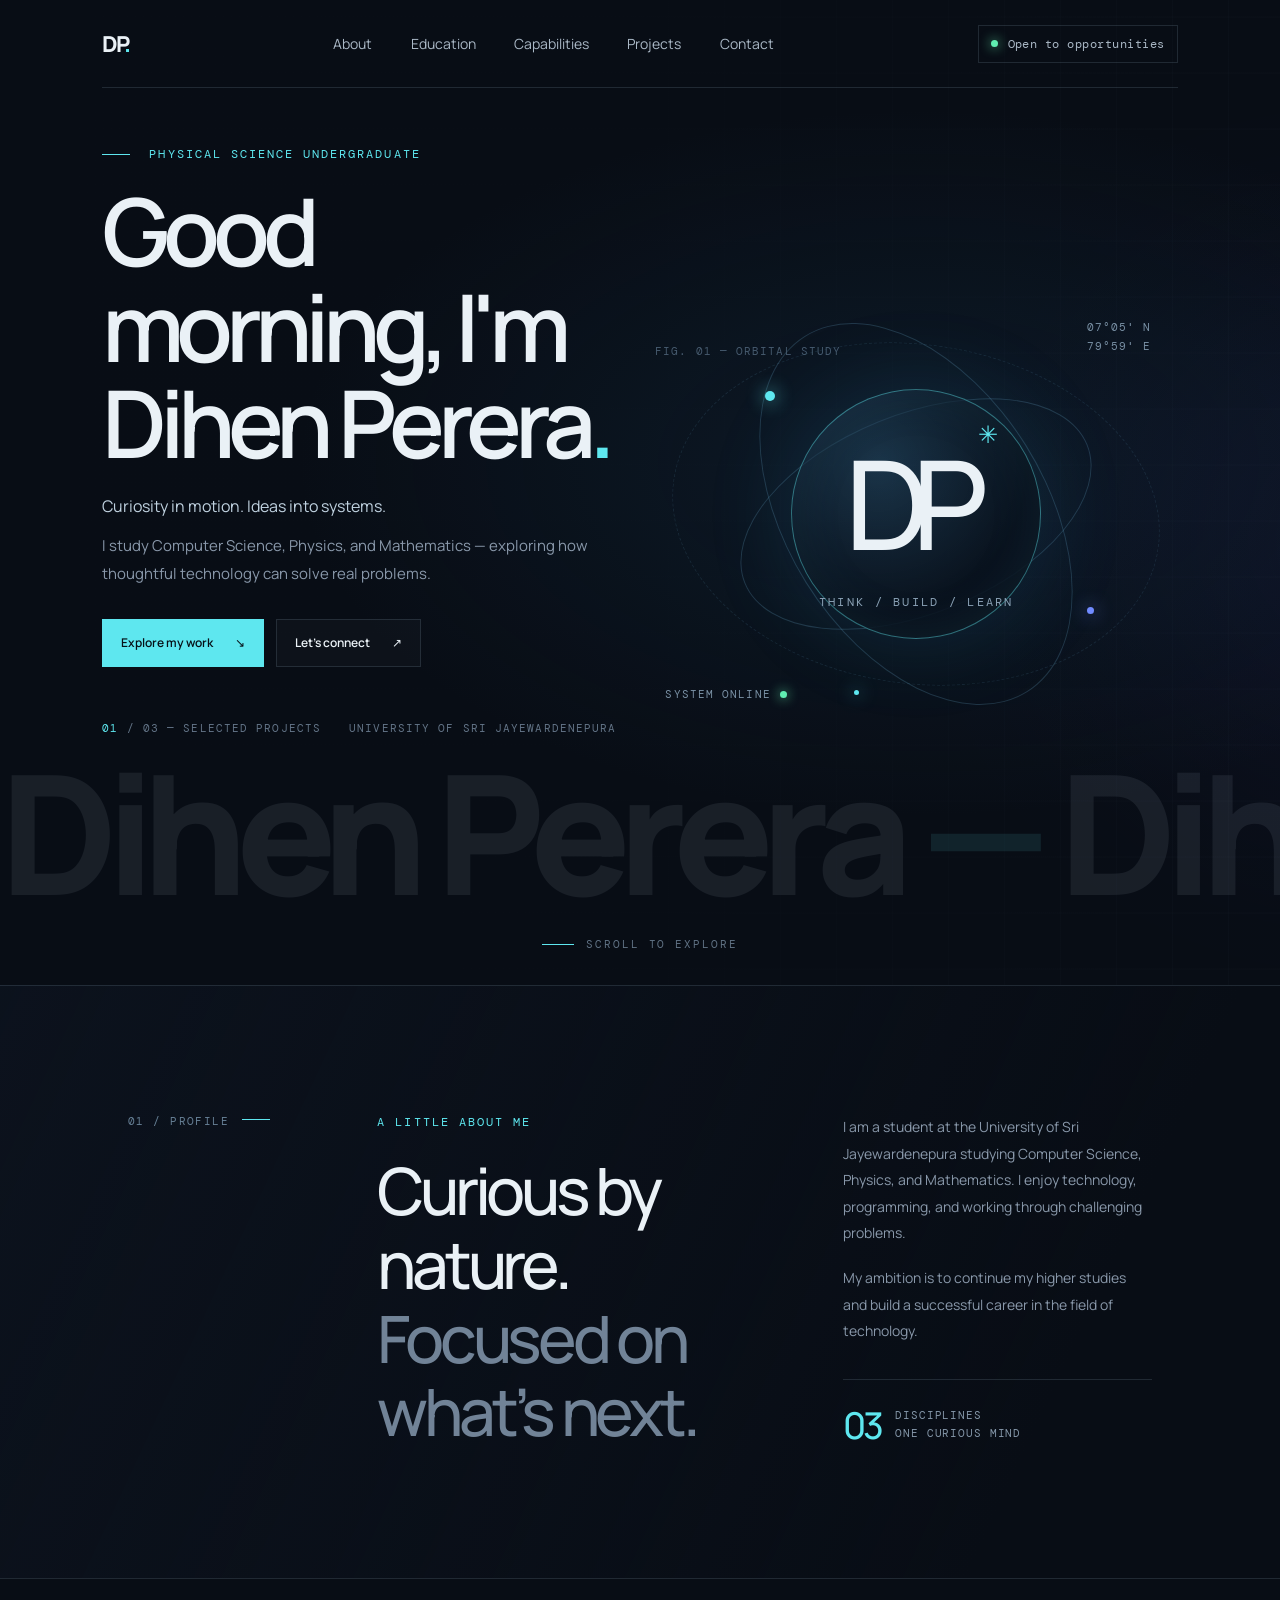
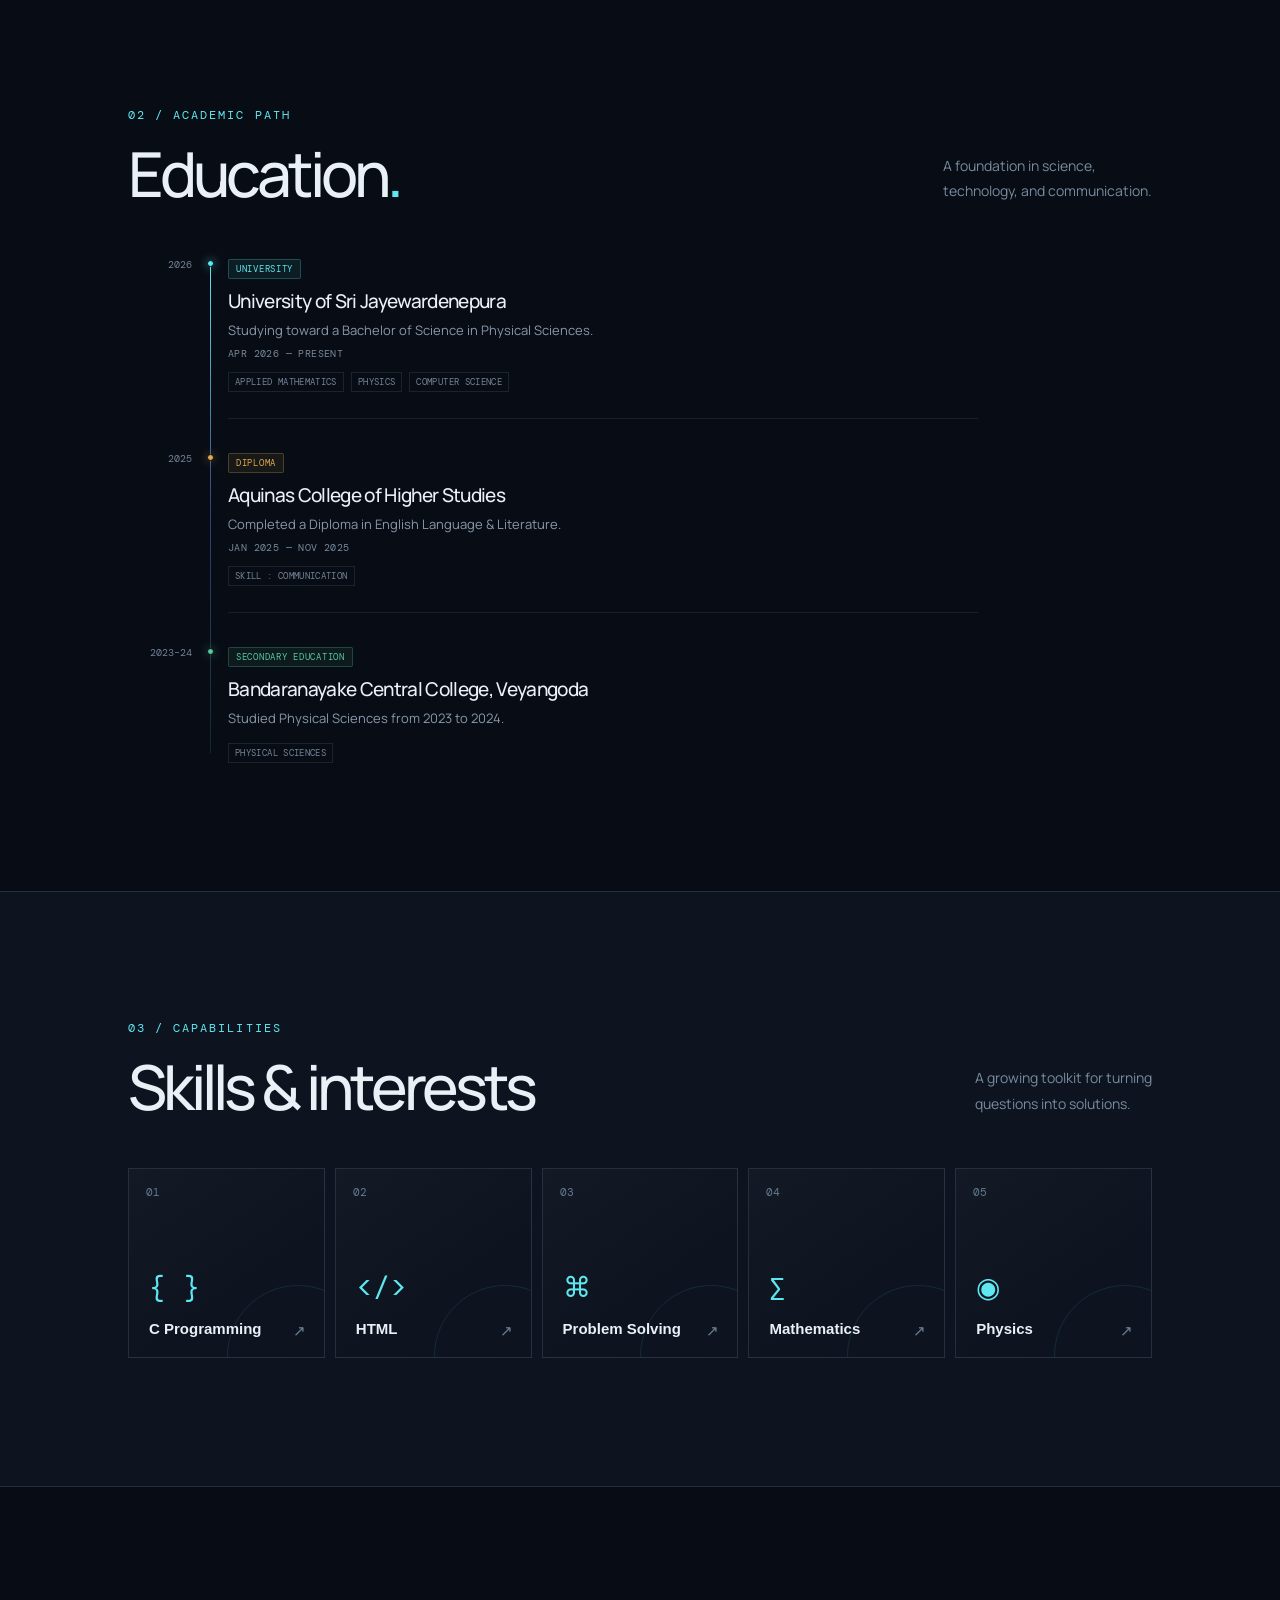
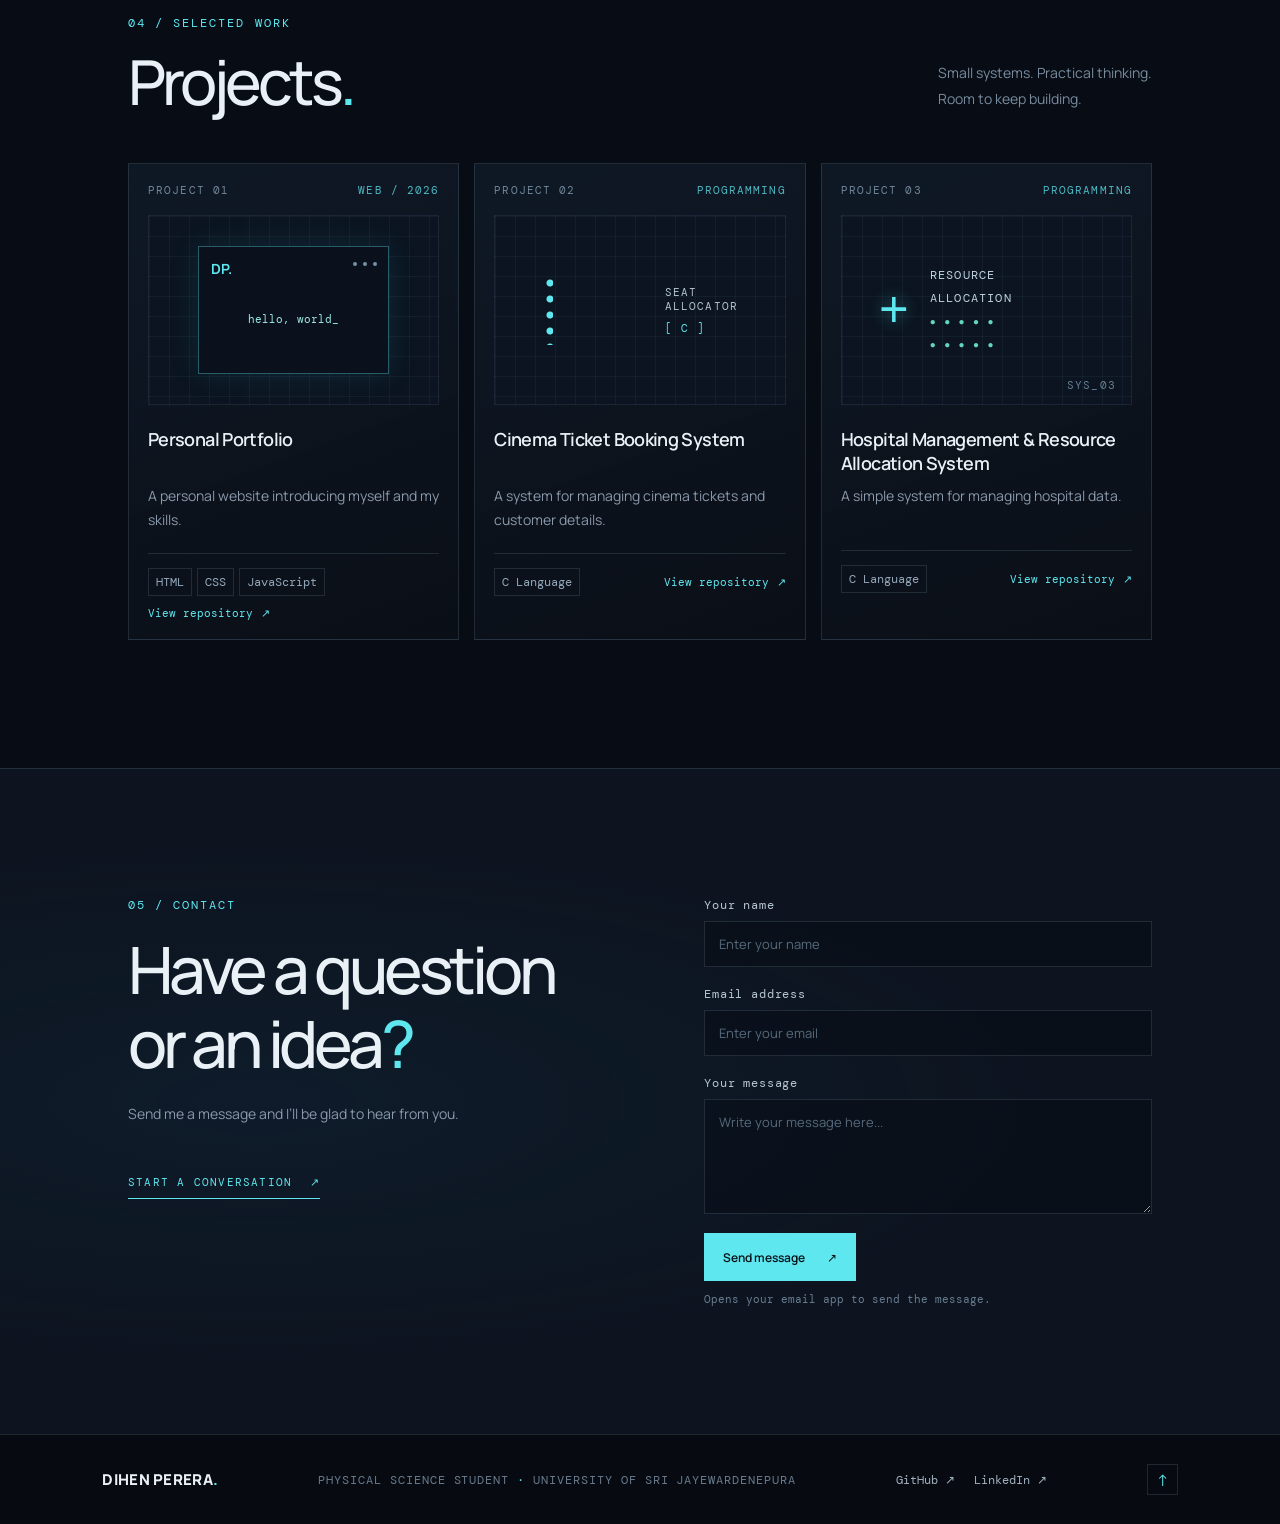
==== commit 2f3425ad: "Added some features." ====
--- a/Personal Portfolio.html
+++ b/Personal Portfolio.html
@@ -27,7 +27,10 @@
                 class="equation eq-fifteen">Δx · Δp <b>≥</b> <i>ℏ / 2</i></span><span class="equation eq-sixteen">I =
                 <i>V / R</i></span><span class="equation eq-seventeen">∇²φ = <i>0</i></span><span
                 class="equation eq-eighteen">sin²θ + cos²θ = <i>1</i></span><span class="equation eq-nineteen">ω =
-                <i>2πf</i></span><span class="equation eq-twenty">∫ F · dx = <i>W</i></span></div>
+                <i>2πf</i></span><span class="equation eq-twenty">∫ F · dx = <i>W</i></span><span
+                class="equation eq-twenty-one">O(n log n) <b>→</b> <i>merge sort</i></span><span
+                class="equation eq-twenty-two">1010<sub>2</sub> <b>→</b> <i>10<sub>10</sub></i></span><span
+                class="equation eq-twenty-three">if (idea) <b>→</b> <i>build();</i></span></div>
         <div class="intro-mark">DP<span>.</span></div>
         <div class="intro-line"><i></i></div>
         <p>INITIALIZING PORTFOLIO <span>2026</span></p>
@@ -36,9 +39,9 @@
     <div class="ambient ambient-two" aria-hidden="true"></div>
     <header class="site-header" id="home">
         <nav class="top-nav" aria-label="Main navigation"><a class="brand" href="#home">DP<span>.</span></a>
-            <div class="nav-links"><a href="#about">About</a><a href="#skills">Capabilities</a><a
-                    href="#projects">Projects</a><a href="#contact">Contact</a></div><a class="availability"
-                href="#contact"><i></i> Open to opportunities</a>
+            <div class="nav-links"><a href="#about">About</a><a href="#education">Education</a><a
+                    href="#skills">Capabilities</a><a href="#projects">Projects</a><a href="#contact">Contact</a></div>
+            <a class="availability" href="#contact"><i></i> Open to opportunities</a>
         </nav>
         <div class="hero">
             <div class="hero-copy reveal">
@@ -53,6 +56,12 @@
                         connect <span aria-hidden="true">↗</span></a></div>
                 <div class="hero-meta"><span><b>01</b> / 03 — SELECTED PROJECTS</span><span>UNIVERSITY OF SRI
                         JAYEWARDENEPURA</span></div>
+                <div class="hero-marquee" aria-hidden="true">
+                    <div class="hero-marquee-track">
+                        <span>Dihen Perera <i>—</i> Dihen Perera <i>—</i> Dihen Perera <i>—</i></span>
+                        <span>Dihen Perera <i>—</i> Dihen Perera <i>—</i> Dihen Perera <i>—</i></span>
+                    </div>
+                </div>
             </div>
             <div class="hero-art reveal" aria-label="Animated Dihen Perera monogram graphic">
                 <div class="orbit orbit-a"></div>
@@ -61,7 +70,7 @@
                     class="orbit-node node-b"></span><span class="orbit-node node-c"></span>
                 <div class="hero-core"><span class="core-cross">✳</span><span class="core-monogram">DP</span><span
                         class="core-label">THINK / BUILD / LEARN</span></div><span
-                    class="art-coordinate coord-top">06°51' N<br>79°54' E</span><span
+                    class="art-coordinate coord-top">07°05' N<br>79°59' E</span><span
                     class="art-coordinate coord-bottom">SYSTEM ONLINE <i></i></span><span class="art-index">FIG. 01 —
                     ORBITAL STUDY</span>
             </div>
@@ -83,10 +92,54 @@
                 <div class="about-stat"><strong>03</strong><span>disciplines<br>one curious mind</span></div>
             </div>
         </section>
+        <section id="education" class="education-section">
+            <div class="section-top reveal">
+                <div>
+                    <p class="eyebrow">02 / ACADEMIC PATH</p>
+                    <h2>Education<span class="name-period">.</span></h2>
+                </div>
+                <p class="section-aside">A foundation in science,<br>technology, and communication.</p>
+            </div>
+            <div class="education-timeline">
+                <article class="education-entry reveal">
+                    <time class="education-year" datetime="2026">2026</time>
+                    <span class="education-marker" aria-hidden="true"></span>
+                    <div class="education-content">
+                        <span class="education-type education-type-university">UNIVERSITY</span>
+                        <h3>University of Sri Jayewardenepura</h3>
+                        <p>Studying toward a Bachelor of Science in Physical Sciences.</p>
+                        <p class="education-period">APR 2026 — PRESENT</p>
+                        <div class="education-tags"><span>APPLIED MATHEMATICS</span><span>PHYSICS</span><span>COMPUTER
+                                SCIENCE</span></div>
+                    </div>
+                </article>
+                <article class="education-entry reveal">
+                    <time class="education-year" datetime="2025">2025</time>
+                    <span class="education-marker education-marker-diploma" aria-hidden="true"></span>
+                    <div class="education-content">
+                        <span class="education-type education-type-diploma">DIPLOMA</span>
+                        <h3>Aquinas College of Higher Studies</h3>
+                        <p>Completed a Diploma in English Language &amp; Literature.</p>
+                        <p class="education-period">JAN 2025 — NOV 2025</p>
+                        <div class="education-tags"><span>SKILL : COMMUNICATION</span></div>
+                    </div>
+                </article>
+                <article class="education-entry reveal">
+                    <time class="education-year" datetime="2023">2023–24</time>
+                    <span class="education-marker education-marker-school" aria-hidden="true"></span>
+                    <div class="education-content">
+                        <span class="education-type education-type-school">SECONDARY EDUCATION</span>
+                        <h3>Bandaranayake Central College, Veyangoda</h3>
+                        <p>Studied Physical Sciences from 2023 to 2024.</p>
+                        <div class="education-tags"><span>PHYSICAL SCIENCES</span></div>
+                    </div>
+                </article>
+            </div>
+        </section>
         <section id="skills" class="skills-section">
             <div class="section-top reveal">
                 <div>
-                    <p class="eyebrow">02 / CAPABILITIES</p>
+                    <p class="eyebrow">03 / CAPABILITIES</p>
                     <h2>Skills &amp; interests</h2>
                 </div>
                 <p class="section-aside">A growing toolkit for turning<br>questions into solutions.</p>
@@ -125,7 +178,7 @@
         <section id="projects" class="projects-section">
             <div class="section-top reveal">
                 <div>
-                    <p class="eyebrow">03 / SELECTED WORK</p>
+                    <p class="eyebrow">04 / SELECTED WORK</p>
                     <h2>Projects<span class="name-period">.</span></h2>
                 </div>
                 <p class="section-aside">Small systems. Practical thinking.<br>Room to keep building.</p>
@@ -177,7 +230,7 @@
         </section>
         <section id="contact" class="contact-section">
             <div class="contact-copy reveal">
-                <p class="eyebrow">04 / CONTACT</p>
+                <p class="eyebrow">05 / CONTACT</p>
                 <h2>Have a question<br>or an idea<span class="name-period">?</span></h2>
                 <p>Send me a message and I’ll be glad to hear from you.</p><a class="contact-email"
                     href="mailto:hello@example.com">START A CONVERSATION <span>↗</span></a>
--- a/style.css
+++ b/style.css
@@ -199,6 +199,24 @@
     animation-delay: 3.88s
 }
 
+.eq-twenty-one {
+    top: 7%;
+    right: 34%;
+    animation-delay: 1.78s
+}
+
+.eq-twenty-two {
+    bottom: 32%;
+    left: 26%;
+    animation-delay: 2.58s
+}
+
+.eq-twenty-three {
+    top: 73%;
+    right: 35%;
+    animation-delay: 3.38s
+}
+
 .equation sub,
 .equation sup {
     font-size: .7em
@@ -343,7 +361,7 @@
 
 .hero {
     display: grid;
-    grid-template-columns: 1fr 1fr;
+    grid-template-columns: minmax(0, 1fr) minmax(0, 1fr);
     align-items: center;
     gap: 30px;
     width: min(100%, 1300px);
@@ -354,7 +372,8 @@
 
 .hero-copy {
     position: relative;
-    z-index: 2
+    z-index: 2;
+    min-width: 0
 }
 
 .eyebrow {
@@ -598,7 +617,41 @@
     color: #465a6e
 }
 
+.hero-marquee {
+    position: relative;
+    z-index: 0;
+    width: 100vw;
+    margin: 14px 0 -34px calc(-1 * clamp(24px, 8vw, 128px));
+    overflow: hidden;
+    pointer-events: none;
+    opacity: .1
+}
+
+.hero-marquee-track {
+    display: flex;
+    width: max-content;
+    animation: marquee-scroll 38s linear infinite
+}
+
+.hero-marquee-track span {
+    flex: none;
+    padding-right: .2em;
+    color: #aab8c6;
+    font-size: clamp(76px, 13vw, 176px);
+    font-weight: 800;
+    line-height: 1;
+    letter-spacing: -.075em;
+    white-space: nowrap
+}
+
+.hero-marquee-track i {
+    color: var(--cyan);
+    font-style: normal
+}
+
 .scroll-cue {
+    position: relative;
+    z-index: 1;
     display: flex;
     justify-content: center;
     align-items: center;
@@ -691,6 +744,137 @@
     line-height: 1.6;
     letter-spacing: .08em;
     text-transform: uppercase
+}
+
+.education-section {
+    border-top: 1px solid var(--line);
+    background: var(--bg)
+}
+
+.education-timeline {
+    position: relative;
+    display: grid;
+    gap: 30px;
+    max-width: 850px
+}
+
+.education-timeline:before {
+    position: absolute;
+    top: 9px;
+    bottom: 10px;
+    left: 82px;
+    width: 1px;
+    background: linear-gradient(var(--cyan), rgba(113, 139, 255, .42), rgba(94, 231, 239, .12));
+    content: ""
+}
+
+.education-entry {
+    position: relative;
+    display: grid;
+    grid-template-columns: 64px 36px minmax(0, 1fr);
+    align-items: start
+}
+
+.education-year {
+    padding-top: 3px;
+    color: #728092;
+    font: 10px var(--mono);
+    text-align: right
+}
+
+.education-marker {
+    position: relative;
+    z-index: 1;
+    justify-self: center;
+    width: 7px;
+    height: 7px;
+    margin-top: 5px;
+    border: 1px solid var(--bg);
+    border-radius: 50%;
+    background: var(--cyan);
+    box-shadow: 0 0 10px rgba(94, 231, 239, .55)
+}
+
+.education-marker-diploma {
+    background: #e2a94f;
+    box-shadow: 0 0 10px rgba(226, 169, 79, .4)
+}
+
+.education-marker-school {
+    background: #57c99b;
+    box-shadow: 0 0 10px rgba(87, 201, 155, .4)
+}
+
+.education-content {
+    min-width: 0;
+    padding: 0 0 26px;
+    border-bottom: 1px solid rgba(170, 198, 220, .1)
+}
+
+.education-entry:last-child .education-content {
+    padding-bottom: 0;
+    border-bottom: 0
+}
+
+.education-type {
+    display: inline-block;
+    padding: 3px 7px;
+    border: 1px solid rgba(94, 231, 239, .24);
+    border-radius: 2px;
+    color: var(--cyan);
+    background: rgba(94, 231, 239, .07);
+    font: 9px var(--mono);
+    letter-spacing: .08em
+}
+
+.education-type-diploma {
+    border-color: rgba(226, 169, 79, .26);
+    color: #e2a94f;
+    background: rgba(226, 169, 79, .07)
+}
+
+.education-type-school {
+    border-color: rgba(87, 201, 155, .25);
+    color: #57c99b;
+    background: rgba(87, 201, 155, .07)
+}
+
+.education-content h3 {
+    margin: 9px 0 4px;
+    font-size: 19px;
+    font-weight: 500;
+    line-height: 1.45;
+    letter-spacing: -.035em
+}
+
+.education-content>p {
+    max-width: 600px;
+    margin: 0;
+    color: var(--muted);
+    font-size: 13px;
+    line-height: 1.8
+}
+
+.education-content .education-period {
+    margin-top: 4px;
+    color: #77889a;
+    font: 10px var(--mono);
+    letter-spacing: .04em
+}
+
+.education-tags {
+    display: flex;
+    flex-wrap: wrap;
+    gap: 7px;
+    margin-top: 12px
+}
+
+.education-tags span {
+    padding: 3px 6px;
+    border: 1px solid rgba(170, 198, 220, .12);
+    color: #748397;
+    font: 9px var(--mono);
+    letter-spacing: .04em
 }
 
 .skills-section {
@@ -1293,6 +1477,12 @@
     }
 }
 
+@keyframes marquee-scroll {
+    to {
+        transform: translateX(-50%)
+    }
+}
+
 @media(max-width:1000px) {
     .availability {
         display: none
@@ -1343,7 +1533,8 @@
     }
 
     .hero {
-        grid-template-columns: 1fr;
+        grid-template-columns: minmax(0, 1fr);
+        align-items: start;
         gap: 4px;
         padding: 65px 0 38px
     }
@@ -1358,6 +1549,15 @@
 
     .hero-art {
         min-height: 390px
+    }
+
+    .hero-marquee {
+        width: 100%;
+        margin: 14px 0 0
+    }
+
+    .hero-marquee-track span {
+        font-size: clamp(64px, 16vw, 112px)
     }
 
     .hero-core {
@@ -1570,19 +1770,44 @@
         right: 3%;
         bottom: 35%
     }
+
+    .eq-twenty-one {
+        top: 7%;
+        right: 3%
+    }
+
+    .eq-twenty-two {
+        bottom: 31%;
+        left: 4%
+    }
+
+    .eq-twenty-three {
+        top: 73%;
+        right: 3%
+    }
+}
+
+@media(max-width:520px) {
+    .nav-links {
+        gap: 9px
+    }
+
+    .nav-links a {
+        font-size: 11px
+    }
 }
 
 @media(max-width:390px) {
     .nav-links {
-        gap: 9px
+        gap: 6px
     }
 
     .nav-links a {
-        font-size: 11px
+        font-size: 10px
     }
 
     .brand {
-        font-size: 19px
+        font-size: 18px
     }
 
     .hero-meta {
@@ -1630,4 +1855,8 @@
         opacity: 1;
         transform: none
     }
+
+    .hero-marquee-track {
+        animation: none
+    }
 }
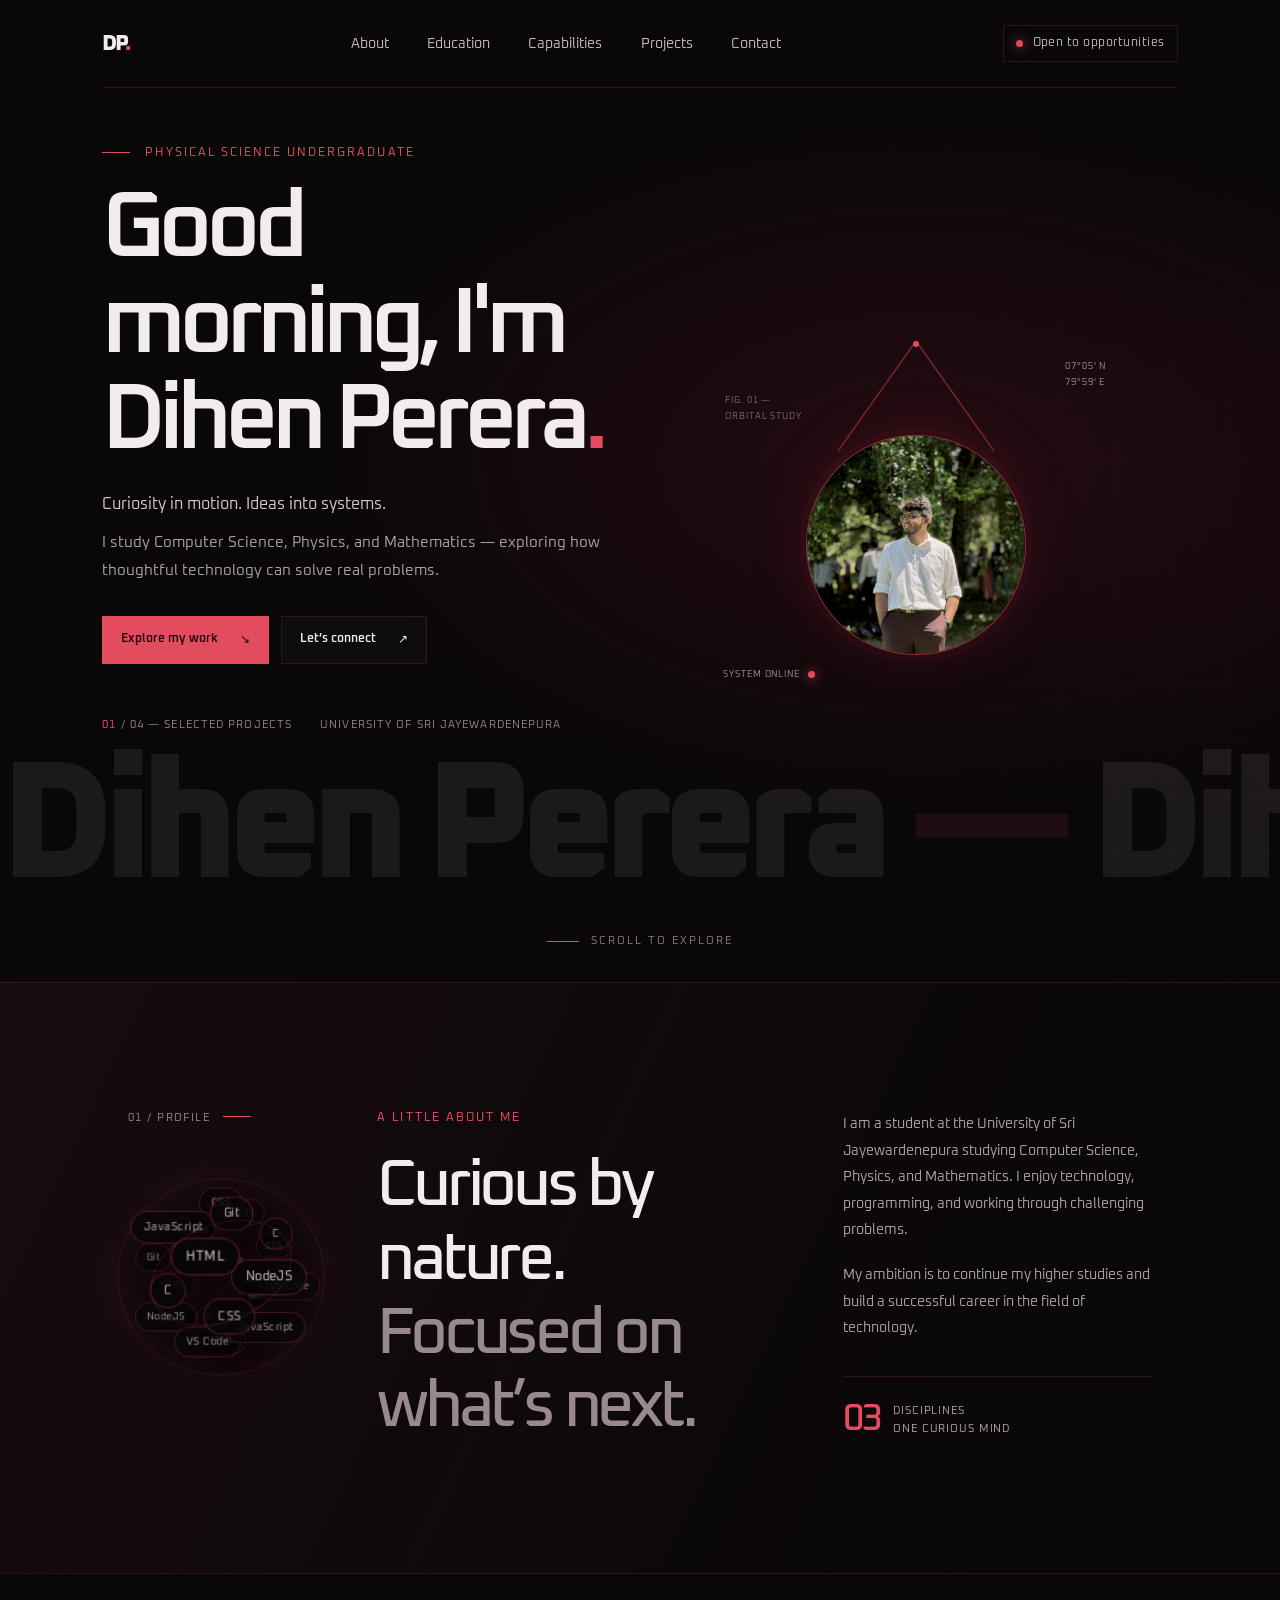
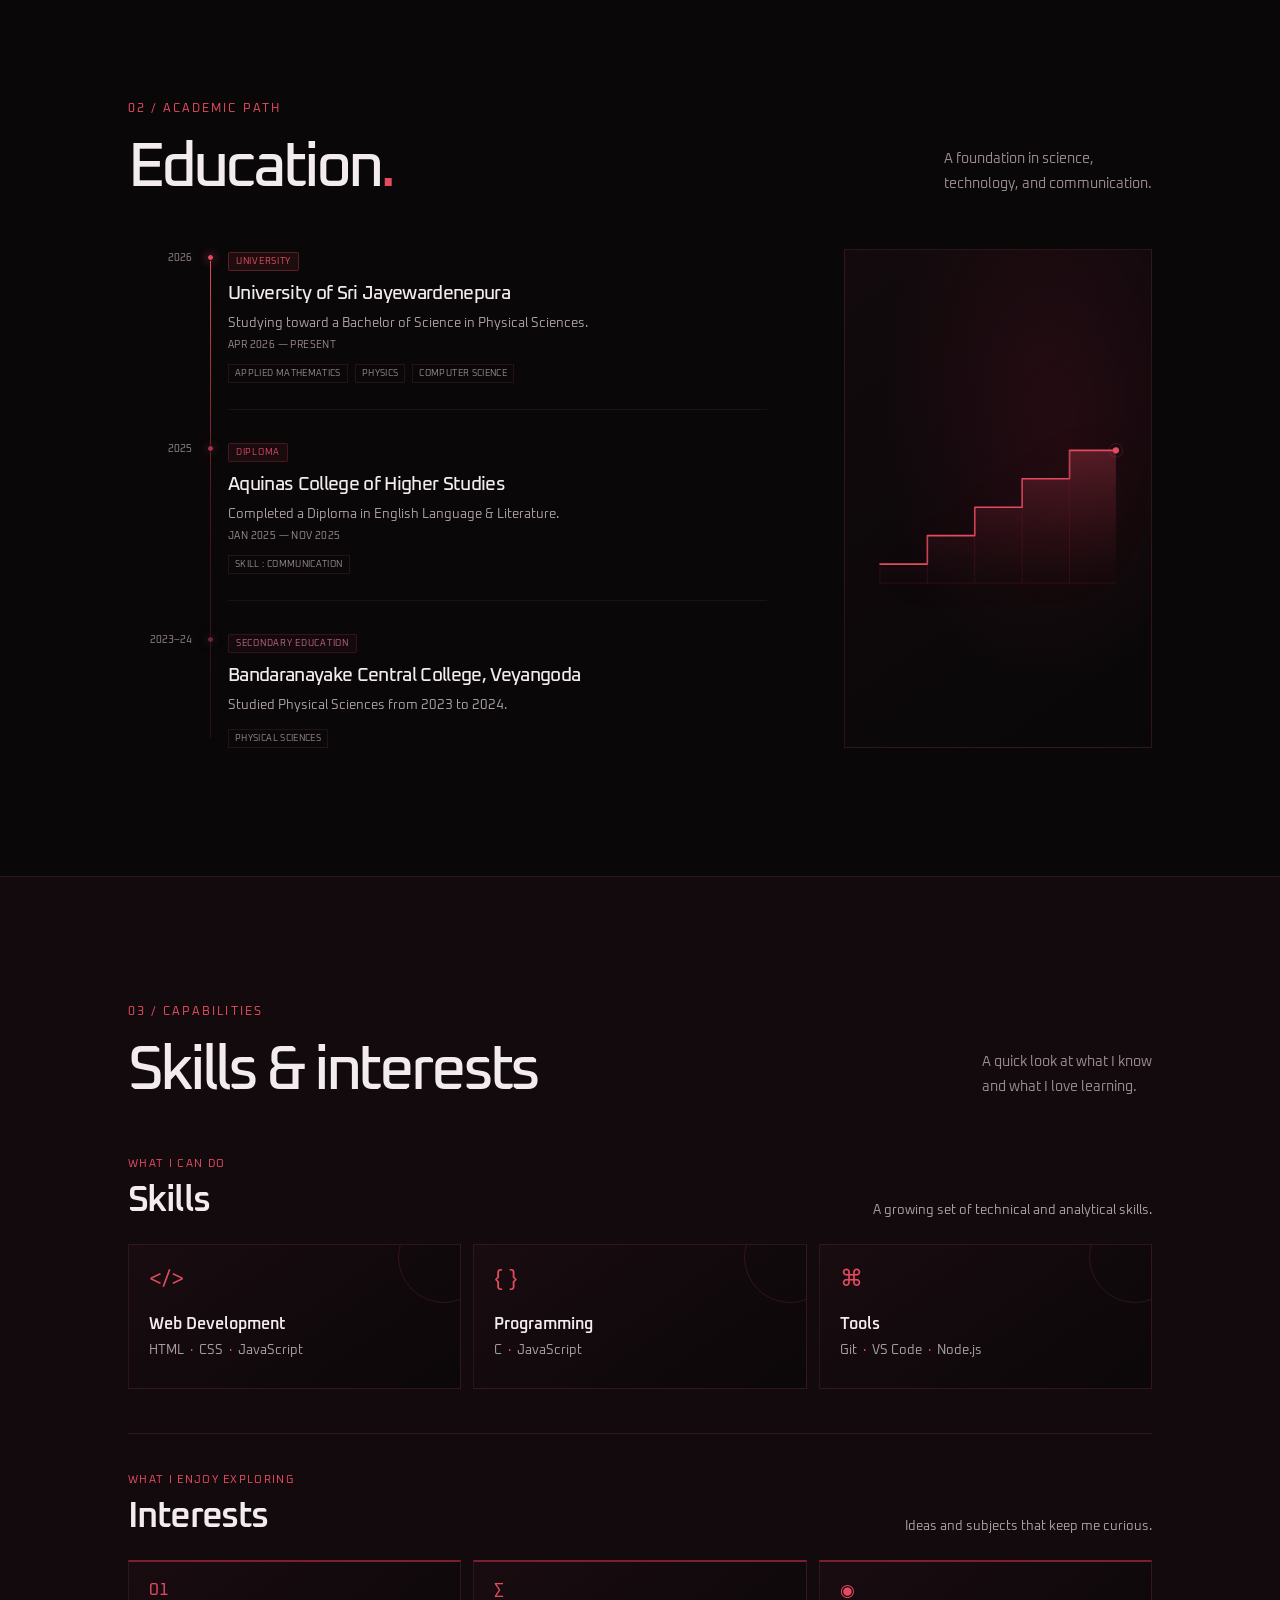
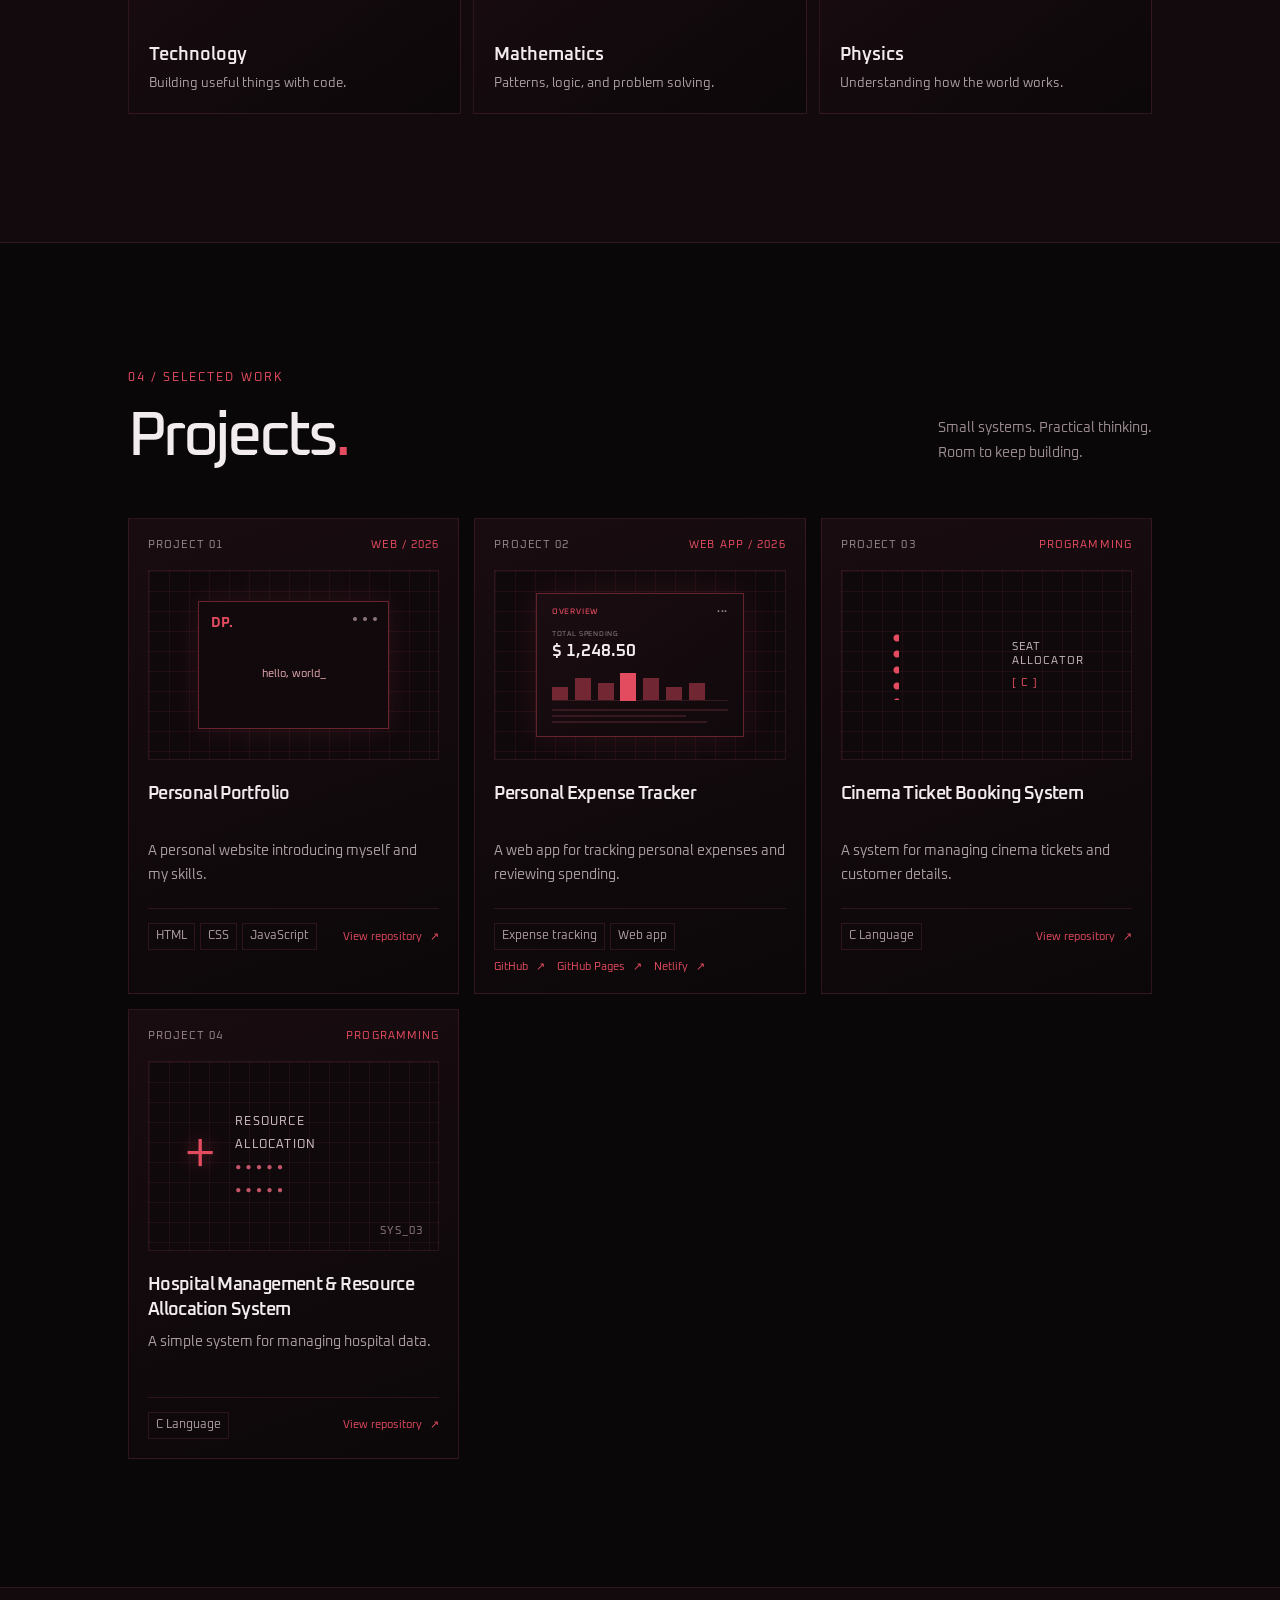
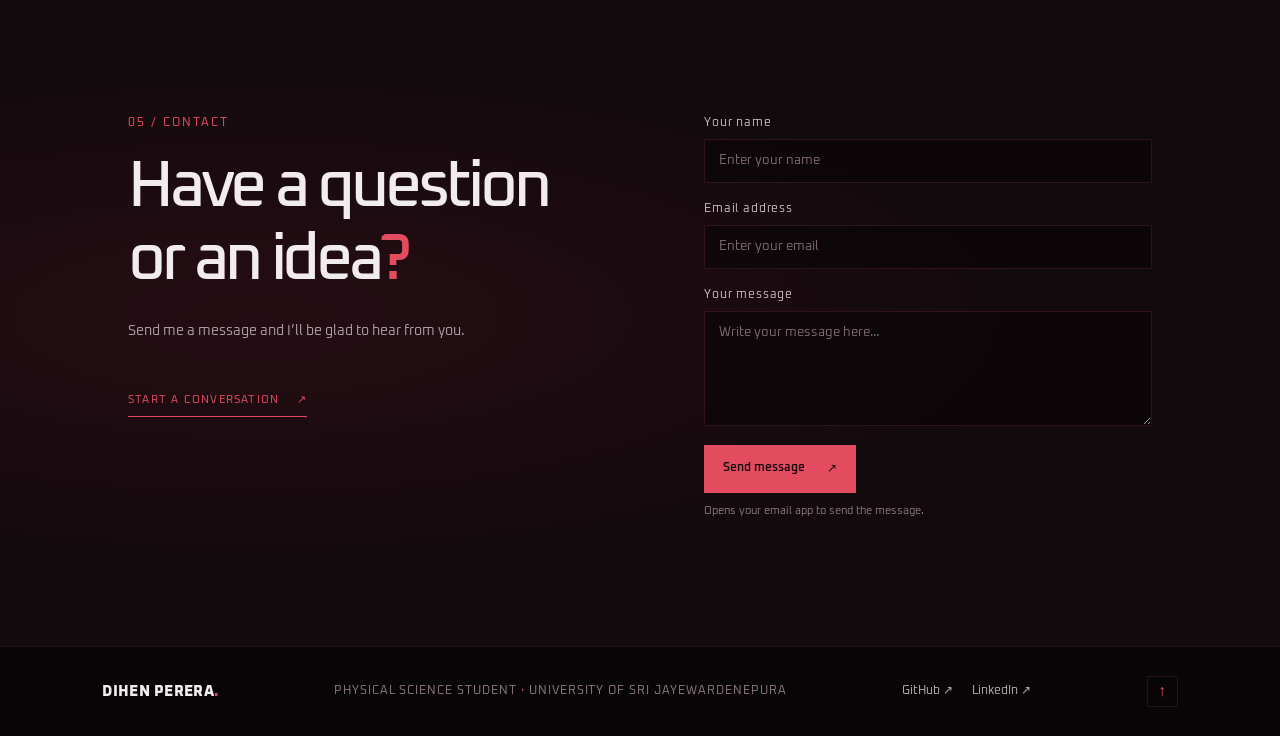
==== commit 90e5012a: "Updated" ====
--- a/Personal Portfolio.html
+++ b/Personal Portfolio.html
@@ -5,13 +5,14 @@
     <meta charset="UTF-8">
     <meta name="viewport" content="width=device-width, initial-scale=1.0">
     <meta name="description" content="The personal portfolio of Dihen Perera, a Computer Science undergraduate.">
-    <meta name="theme-color" content="#080d15">
+    <meta name="theme-color" content="#090708">
     <title>PORTFOLIO | DIHEN PERERA</title>
     <link rel="stylesheet" href="style.css">
     <script src="script.js" defer></script>
 </head>
 
 <body>
+    <div class="scroll-progress" aria-hidden="true"><span></span></div>
     <div class="intro" aria-hidden="true">
         <div class="intro-equations"><span class="equation eq-one">∫₀ᵗ e<sup>−x²</sup> dx <b>→</b> <i>√π /
                     2</i></span><span class="equation eq-two">F = ma <b>→</b> <i>ΣF = ma</i></span><span
@@ -54,7 +55,7 @@
                 <div class="hero-actions"><a class="button button-primary" href="#projects">Explore my work <span
                             aria-hidden="true">↘</span></a><a class="button button-secondary" href="#contact">Let’s
                         connect <span aria-hidden="true">↗</span></a></div>
-                <div class="hero-meta"><span><b>01</b> / 03 — SELECTED PROJECTS</span><span>UNIVERSITY OF SRI
+                <div class="hero-meta"><span><b>01</b> / 04 — SELECTED PROJECTS</span><span>UNIVERSITY OF SRI
                         JAYEWARDENEPURA</span></div>
                 <div class="hero-marquee" aria-hidden="true">
                     <div class="hero-marquee-track">
@@ -63,23 +64,57 @@
                     </div>
                 </div>
             </div>
-            <div class="hero-art reveal" aria-label="Animated Dihen Perera monogram graphic">
-                <div class="orbit orbit-a"></div>
-                <div class="orbit orbit-b"></div>
-                <div class="orbit orbit-c"></div><span class="orbit-node node-a"></span><span
-                    class="orbit-node node-b"></span><span class="orbit-node node-c"></span>
-                <div class="hero-core"><span class="core-cross">✳</span><span class="core-monogram">DP</span><span
-                        class="core-label">THINK / BUILD / LEARN</span></div><span
-                    class="art-coordinate coord-top">07°05' N<br>79°59' E</span><span
-                    class="art-coordinate coord-bottom">SYSTEM ONLINE <i></i></span><span class="art-index">FIG. 01 —
-                    ORBITAL STUDY</span>
+            <div class="hero-art reveal" aria-label="Hanging portrait with coordinate and status details">
+                <svg class="anime-filter-defs" aria-hidden="true" focusable="false">
+                    <filter id="anime-style" color-interpolation-filters="sRGB">
+                        <feColorMatrix type="saturate" values="0"></feColorMatrix>
+                        <feComponentTransfer>
+                            <feFuncR type="discrete" tableValues="0.008 0.025 0.08 0.2 0.42 0.72 1"></feFuncR>
+                            <feFuncG type="discrete" tableValues="0.006 0.01 0.025 0.06 0.13 0.28 0.52"></feFuncG>
+                            <feFuncB type="discrete" tableValues="0.025 0.055 0.14 0.34 0.62 0.88 1"></feFuncB>
+                        </feComponentTransfer>
+                    </filter>
+                </svg>
+                <div class="portrait-stage">
+                    <span class="portrait-coordinate coord-top" aria-hidden="true">07°05' N<br>79°59' E</span>
+                    <span class="portrait-coordinate art-index" aria-hidden="true">FIG. 01 —<br>ORBITAL STUDY</span>
+                    <span class="portrait-coordinate coord-bottom" aria-hidden="true">SYSTEM ONLINE <i></i></span>
+                    <div class="portrait-hanger">
+                        <svg class="hanging-strings" viewBox="0 0 260 100" aria-hidden="true" focusable="false">
+                            <line x1="130" y1="0" x2="52" y2="110"></line>
+                            <line x1="130" y1="0" x2="208" y2="110"></line>
+                            <circle cx="130" cy="3" r="3"></circle>
+                        </svg>
+                        <div class="portrait-frame" tabindex="0"
+                            aria-label="Portrait of Dihen Perera. Move or tap over the image to reveal an anime-style color effect.">
+                            <img class="portrait-image" src="assets/Portrait.jpeg"
+                                alt="Dihen Perera wearing glasses and a suit" width="768" height="768">
+                            <img class="portrait-image portrait-anime" src="assets/portrait.jpg" alt=""
+                                aria-hidden="true" width="768" height="768">
+                        </div>
+                    </div>
+                </div>
             </div>
         </div>
         <div class="scroll-cue"><span></span> SCROLL TO EXPLORE</div>
     </header>
     <main>
         <section id="about" class="about-section section-grid">
-            <div class="section-label reveal"><span>01 / PROFILE</span><i></i></div>
+            <div class="about-profile">
+                <div class="section-label reveal"><span>01 / PROFILE</span><i></i></div>
+                <div class="technology-sphere" tabindex="0"
+                    aria-label="Rotating sphere of technologies. Drag or use the left and right arrow keys to rotate.">
+                    <ul class="sphere-tags">
+                        <li><span>HTML</span></li>
+                        <li><span>VS Code</span></li>
+                        <li><span>C</span></li>
+                        <li><span>JavaScript</span></li>
+                        <li><span>NodeJS</span></li>
+                        <li><span>Git</span></li>
+                        <li><span>CSS</span></li>
+                    </ul>
+                </div>
+            </div>
             <div class="about-main reveal">
                 <p class="eyebrow">A LITTLE ABOUT ME</p>
                 <h2>Curious by nature.<br><span>Focused on what’s next.</span></h2>
@@ -100,40 +135,60 @@
                 </div>
                 <p class="section-aside">A foundation in science,<br>technology, and communication.</p>
             </div>
-            <div class="education-timeline">
-                <article class="education-entry reveal">
-                    <time class="education-year" datetime="2026">2026</time>
-                    <span class="education-marker" aria-hidden="true"></span>
-                    <div class="education-content">
-                        <span class="education-type education-type-university">UNIVERSITY</span>
-                        <h3>University of Sri Jayewardenepura</h3>
-                        <p>Studying toward a Bachelor of Science in Physical Sciences.</p>
-                        <p class="education-period">APR 2026 — PRESENT</p>
-                        <div class="education-tags"><span>APPLIED MATHEMATICS</span><span>PHYSICS</span><span>COMPUTER
-                                SCIENCE</span></div>
-                    </div>
-                </article>
-                <article class="education-entry reveal">
-                    <time class="education-year" datetime="2025">2025</time>
-                    <span class="education-marker education-marker-diploma" aria-hidden="true"></span>
-                    <div class="education-content">
-                        <span class="education-type education-type-diploma">DIPLOMA</span>
-                        <h3>Aquinas College of Higher Studies</h3>
-                        <p>Completed a Diploma in English Language &amp; Literature.</p>
-                        <p class="education-period">JAN 2025 — NOV 2025</p>
-                        <div class="education-tags"><span>SKILL : COMMUNICATION</span></div>
-                    </div>
-                </article>
-                <article class="education-entry reveal">
-                    <time class="education-year" datetime="2023">2023–24</time>
-                    <span class="education-marker education-marker-school" aria-hidden="true"></span>
-                    <div class="education-content">
-                        <span class="education-type education-type-school">SECONDARY EDUCATION</span>
-                        <h3>Bandaranayake Central College, Veyangoda</h3>
-                        <p>Studied Physical Sciences from 2023 to 2024.</p>
-                        <div class="education-tags"><span>PHYSICAL SCIENCES</span></div>
-                    </div>
-                </article>
+            <div class="education-layout">
+                <div class="education-timeline">
+                    <article class="education-entry reveal">
+                        <time class="education-year" datetime="2026">2026</time>
+                        <span class="education-marker" aria-hidden="true"></span>
+                        <div class="education-content">
+                            <span class="education-type education-type-university">UNIVERSITY</span>
+                            <h3>University of Sri Jayewardenepura</h3>
+                            <p>Studying toward a Bachelor of Science in Physical Sciences.</p>
+                            <p class="education-period">APR 2026 — PRESENT</p>
+                            <div class="education-tags"><span>APPLIED
+                                    MATHEMATICS</span><span>PHYSICS</span><span>COMPUTER
+                                    SCIENCE</span></div>
+                        </div>
+                    </article>
+                    <article class="education-entry reveal">
+                        <time class="education-year" datetime="2025">2025</time>
+                        <span class="education-marker education-marker-diploma" aria-hidden="true"></span>
+                        <div class="education-content">
+                            <span class="education-type education-type-diploma">DIPLOMA</span>
+                            <h3>Aquinas College of Higher Studies</h3>
+                            <p>Completed a Diploma in English Language &amp; Literature.</p>
+                            <p class="education-period">JAN 2025 — NOV 2025</p>
+                            <div class="education-tags"><span>SKILL : COMMUNICATION</span></div>
+                        </div>
+                    </article>
+                    <article class="education-entry reveal">
+                        <time class="education-year" datetime="2023">2023–24</time>
+                        <span class="education-marker education-marker-school" aria-hidden="true"></span>
+                        <div class="education-content">
+                            <span class="education-type education-type-school">SECONDARY EDUCATION</span>
+                            <h3>Bandaranayake Central College, Veyangoda</h3>
+                            <p>Studied Physical Sciences from 2023 to 2024.</p>
+                            <div class="education-tags"><span>PHYSICAL SCIENCES</span></div>
+                        </div>
+                    </article>
+                </div>
+                <figure class="education-steps reveal" aria-hidden="true">
+                    <svg class="steps-graphic" viewBox="0 0 520 360" focusable="false">
+                        <defs>
+                            <linearGradient id="steps-fill" x1="0" y1="0" x2="0" y2="1">
+                                <stop offset="0" stop-color="#e34b5f" stop-opacity=".28"></stop>
+                                <stop offset="1" stop-color="#7f1d32" stop-opacity=".02"></stop>
+                            </linearGradient>
+                        </defs>
+                        <path d="M36 304H126V250H216V196H306V142H396V88H484V340H36Z" fill="url(#steps-fill)"></path>
+                        <path d="M36 304H126V250H216V196H306V142H396V88H484" fill="none" stroke="#e34b5f"
+                            stroke-linecap="round" stroke-linejoin="round" stroke-width="3"></path>
+                        <path d="M36 340H484M36 304V340M126 250V340M216 196V340M306 142V340M396 88V340" fill="none"
+                            stroke="#7f1d32" stroke-opacity=".55" stroke-width="1"></path>
+                        <circle cx="484" cy="88" r="6" fill="#e34b5f"></circle>
+                        <circle cx="484" cy="88" r="13" fill="none" stroke="#e34b5f" stroke-opacity=".35"></circle>
+                    </svg>
+                </figure>
             </div>
         </section>
         <section id="skills" class="skills-section">
@@ -142,39 +197,69 @@
                     <p class="eyebrow">03 / CAPABILITIES</p>
                     <h2>Skills &amp; interests</h2>
                 </div>
-                <p class="section-aside">A growing toolkit for turning<br>questions into solutions.</p>
-            </div>
-            <ul class="skill-list">
-                <li><button class="skill-button reveal" type="button" data-skill="C Programming"
-                        data-description="Writing programs in C and learning core programming concepts such as variables, conditionals, loops, and functions."><span
-                            class="skill-index">01</span><span class="skill-icon">{ }</span><span class="skill-name">C
-                            Programming</span><span class="skill-arrow">↗</span></button></li>
-                <li><button class="skill-button reveal" type="button" data-skill="HTML"
-                        data-description="Using HTML to structure clear, semantic content for web pages."><span
-                            class="skill-index">02</span><span class="skill-icon">&lt;/&gt;</span><span
-                            class="skill-name">HTML</span><span class="skill-arrow">↗</span></button></li>
-                <li><button class="skill-button reveal" type="button" data-skill="Problem Solving"
-                        data-description="Breaking challenges into smaller steps and applying logical thinking to find practical solutions."><span
-                            class="skill-index">03</span><span class="skill-icon">⌘</span><span
-                            class="skill-name">Problem Solving</span><span class="skill-arrow">↗</span></button></li>
-                <li><button class="skill-button reveal" type="button" data-skill="Mathematics"
-                        data-description="Studying mathematical ideas and applying analytical reasoning to work through problems."><span
-                            class="skill-index">04</span><span class="skill-icon">∑</span><span
-                            class="skill-name">Mathematics</span><span class="skill-arrow">↗</span></button></li>
-                <li><button class="skill-button reveal" type="button" data-skill="Physics"
-                        data-description="Exploring physical principles through scientific study and applying them to understand how the world works."><span
-                            class="skill-index">05</span><span class="skill-icon">◉</span><span
-                            class="skill-name">Physics</span><span class="skill-arrow">↗</span></button></li>
-            </ul>
-        </section>
-        <dialog class="skill-dialog" aria-labelledby="skill-dialog-title">
-            <div class="dialog-top">
-                <p class="eyebrow">CAPABILITY / DETAIL</p><button class="skill-dialog-close" type="button"
-                    aria-label="Close skill details">×</button>
-            </div>
-            <h2 id="skill-dialog-title"></h2>
-            <p class="skill-dialog-description"></p>
-        </dialog>
+                <p class="section-aside">A quick look at what I know<br>and what I love learning.</p>
+            </div>
+            <div class="capability-layout">
+                <div class="capability-block reveal">
+                    <div class="capability-block-heading">
+                        <div>
+                            <span class="capability-label">WHAT I CAN DO</span>
+                            <h3>Skills</h3>
+                        </div>
+                        <p>A growing set of technical and analytical skills.</p>
+                    </div>
+                    <div class="skills-grid">
+                        <article class="skill-card">
+                            <span class="skill-card-icon" aria-hidden="true">&lt;/&gt;</span>
+                            <h4>Web Development</h4>
+                            <p>HTML <span>·</span> CSS <span>·</span> JavaScript</p>
+                        </article>
+                        <article class="skill-card">
+                            <span class="skill-card-icon" aria-hidden="true">{ }</span>
+                            <h4>Programming</h4>
+                            <p>C <span>·</span> JavaScript</p>
+                        </article>
+                        <article class="skill-card">
+                            <span class="skill-card-icon" aria-hidden="true">⌘</span>
+                            <h4>Tools</h4>
+                            <p>Git <span>·</span> VS Code <span>·</span> Node.js</p>
+                        </article>
+                    </div>
+                </div>
+                <div class="capability-block interests-block reveal">
+                    <div class="capability-block-heading">
+                        <div>
+                            <span class="capability-label">WHAT I ENJOY EXPLORING</span>
+                            <h3>Interests</h3>
+                        </div>
+                        <p>Ideas and subjects that keep me curious.</p>
+                    </div>
+                    <div class="interests-grid">
+                        <article class="interest-card">
+                            <span class="interest-symbol" aria-hidden="true">01</span>
+                            <div>
+                                <h4>Technology</h4>
+                                <p>Building useful things with code.</p>
+                            </div>
+                        </article>
+                        <article class="interest-card">
+                            <span class="interest-symbol" aria-hidden="true">∑</span>
+                            <div>
+                                <h4>Mathematics</h4>
+                                <p>Patterns, logic, and problem solving.</p>
+                            </div>
+                        </article>
+                        <article class="interest-card">
+                            <span class="interest-symbol" aria-hidden="true">◉</span>
+                            <div>
+                                <h4>Physics</h4>
+                                <p>Understanding how the world works.</p>
+                            </div>
+                        </article>
+                    </div>
+                </div>
+            </div>
+        </section>
         <section id="projects" class="projects-section">
             <div class="section-top reveal">
                 <div>
@@ -198,7 +283,32 @@
                     </div>
                 </article>
                 <article class="project-card reveal">
-                    <div class="project-number"><span>PROJECT 02</span><span class="project-type">PROGRAMMING</span>
+                    <div class="project-number"><span>PROJECT 02</span><span class="project-type">WEB APP / 2026</span>
+                    </div>
+                    <div class="project-visual visual-expense" aria-hidden="true">
+                        <div class="expense-dashboard">
+                            <div class="expense-topline"><b>OVERVIEW</b><span>•••</span></div>
+                            <div class="expense-balance"><small>TOTAL SPENDING</small><strong>$ 1,248.50</strong></div>
+                            <div class="expense-chart"><i></i><i></i><i></i><i></i><i></i><i></i><i></i></div>
+                            <div class="expense-rows"><i></i><i></i><i></i></div>
+                        </div>
+                    </div>
+                    <h3>Personal Expense Tracker</h3>
+                    <p>A web app for tracking personal expenses and reviewing spending.</p>
+                    <div class="project-meta">
+                        <div class="project-tags"><span>Expense tracking</span><span>Web app</span></div>
+                        <div class="project-links">
+                            <a class="project-link" href="https://github.com/Kavee234/Personal-Expense-Tracker"
+                                target="_blank" rel="noopener noreferrer">GitHub <span>↗</span></a>
+                            <a class="project-link" href="https://kavee234.github.io/Personal-Expense-Tracker/"
+                                target="_blank" rel="noopener noreferrer">GitHub Pages <span>↗</span></a>
+                            <a class="project-link" href="https://dpnova.netlify.app" target="_blank"
+                                rel="noopener noreferrer">Netlify <span>↗</span></a>
+                        </div>
+                    </div>
+                </article>
+                <article class="project-card reveal">
+                    <div class="project-number"><span>PROJECT 03</span><span class="project-type">PROGRAMMING</span>
                     </div>
                     <div class="project-visual visual-cinema">
                         <div class="seat-grid" aria-hidden="true"></div><span>SEAT<br>ALLOCATOR<span
@@ -213,7 +323,7 @@
                     </div>
                 </article>
                 <article class="project-card reveal">
-                    <div class="project-number"><span>PROJECT 03</span><span class="project-type">PROGRAMMING</span>
+                    <div class="project-number"><span>PROJECT 04</span><span class="project-type">PROGRAMMING</span>
                     </div>
                     <div class="project-visual visual-hospital"><span class="hospital-cross">+</span><span
                             class="hospital-grid">RESOURCE<br>ALLOCATION<br><i>● ● ● ● ●</i><br><i>● ● ● ●
@@ -253,6 +363,7 @@
                 rel="noopener noreferrer">LinkedIn ↗</a></div><a class="back-top" href="#home"
             aria-label="Back to top">↑</a>
     </footer>
+    <div class="custom-cursor" aria-hidden="true"><span></span></div>
 </body>
 
 </html>
--- a/style.css
+++ b/style.css
@@ -1,17 +1,17 @@
-@import url('https://fonts.googleapis.com/css2?family=DM+Mono:wght@400;500&family=Manrope:wght@400;500;600;700;800&display=swap');
+@import url('https://fonts.googleapis.com/css2?family=Oxanium:wght@400;500;600;700;800&display=swap');
 
 :root {
     color-scheme: dark;
-    --bg: #080d15;
-    --panel: #0d1420;
-    --panel2: #101a28;
-    --ink: #eaf1f6;
-    --muted: #8998aa;
-    --line: rgba(170, 198, 220, .15);
-    --cyan: #5ee7ef;
-    --blue: #718bff;
-    --mono: 'DM Mono', monospace;
-    --sans: 'Manrope', 'Segoe UI', sans-serif;
+    --bg: #090708;
+    --panel: #120a0d;
+    --panel2: #1b0d12;
+    --ink: #f3ecee;
+    --muted: #aa9da1;
+    --line: rgba(194, 80, 99, .18);
+    --cyan: #e34b5f;
+    --blue: #7f1d32;
+    --mono: 'Oxanium', sans-serif;
+    --sans: 'Oxanium', sans-serif;
     font-family: var(--sans);
     color: var(--ink);
     background: var(--bg);
@@ -44,8 +44,26 @@
     place-content: center;
     justify-items: center;
     gap: 18px;
-    background: #080d15;
-    animation: intro-out .8s cubic-bezier(.76, 0, .24, 1) 8.85s forwards
+    background: var(--bg);
+    animation: intro-out .8s cubic-bezier(.76, 0, .24, 1) 5s forwards
+}
+
+.scroll-progress {
+    position: fixed;
+    inset: 0 0 auto;
+    z-index: 999;
+    height: 2px;
+    pointer-events: none
+}
+
+.scroll-progress span {
+    display: block;
+    width: 100%;
+    height: 100%;
+    background: linear-gradient(90deg, var(--blue), var(--cyan));
+    box-shadow: 0 0 10px rgba(227, 75, 95, .6);
+    transform: scaleX(var(--scroll-progress, 0));
+    transform-origin: left
 }
 
 .intro-equations {
@@ -61,7 +79,7 @@
     align-items: center;
     gap: 12px;
     white-space: nowrap;
-    color: #547080;
+    color: #75666a;
     font: clamp(14px, 1.65vw, 21px) var(--mono);
     letter-spacing: .04em;
     opacity: 0;
@@ -70,7 +88,7 @@
 }
 
 .equation b {
-    color: #317882;
+    color: #8d293d;
     font-weight: 400
 }
 
@@ -240,7 +258,7 @@
 .intro-line {
     width: min(250px, 65vw);
     height: 2px;
-    background: #1d2b3b
+    background: #2a1017
 }
 
 .intro-line i {
@@ -256,7 +274,7 @@
 .intro p span {
     font: 12px var(--mono);
     letter-spacing: .17em;
-    color: #9aacbd
+    color: #b7a9ac
 }
 
 .intro p span {
@@ -278,13 +296,13 @@
 .ambient-one {
     top: 120px;
     left: -280px;
-    background: #2087ce
+    background: #8b1e36
 }
 
 .ambient-two {
     top: 280px;
     right: -340px;
-    background: #534ad5
+    background: #4a101f
 }
 
 .site-header {
@@ -292,7 +310,7 @@
     isolation: isolate;
     min-height: 820px;
     padding: 0 clamp(24px, 8vw, 128px) 34px;
-    background-image: linear-gradient(rgba(124, 156, 184, .045) 1px, transparent 1px), linear-gradient(90deg, rgba(124, 156, 184, .045) 1px, transparent 1px);
+    background-image: linear-gradient(rgba(180, 75, 92, .055) 1px, transparent 1px), linear-gradient(90deg, rgba(180, 75, 92, .055) 1px, transparent 1px);
     background-size: 56px 56px;
     background-position: center center
 }
@@ -302,7 +320,7 @@
     inset: 0;
     z-index: -1;
     content: "";
-    background: radial-gradient(ellipse at 72% 47%, rgba(30, 75, 110, .2), transparent 48%), linear-gradient(90deg, #080d15 5%, rgba(8, 13, 21, .96) 47%, rgba(8, 13, 21, .4))
+    background: radial-gradient(ellipse at 72% 47%, rgba(126, 24, 47, .24), transparent 48%), linear-gradient(90deg, #090708 5%, rgba(9, 7, 8, .96) 47%, rgba(9, 7, 8, .4))
 }
 
 .top-nav {
@@ -330,9 +348,33 @@
 .nav-links a,
 .availability {
     font-size: 14px;
-    color: #aab8c6;
+    color: #c1b5b8;
     text-decoration: none;
     transition: color .2s
+}
+
+.nav-links a {
+    position: relative;
+    padding-block: 8px
+}
+
+.nav-links a::after {
+    position: absolute;
+    right: 0;
+    bottom: 2px;
+    left: 0;
+    height: 1px;
+    background: var(--cyan);
+    content: "";
+    transform: scaleX(0);
+    transform-origin: right;
+    transition: transform .3s cubic-bezier(.2, .7, .2, 1)
+}
+
+.nav-links a:hover::after,
+.nav-links a:focus-visible::after {
+    transform: scaleX(1);
+    transform-origin: left
 }
 
 .nav-links a:hover,
@@ -355,8 +397,8 @@
     width: 7px;
     height: 7px;
     border-radius: 50%;
-    background: #60edb1;
-    box-shadow: 0 0 12px #60edb1
+    background: #e34b5f;
+    box-shadow: 0 0 12px #e34b5f
 }
 
 .hero {
@@ -409,7 +451,7 @@
 
 .welcome-message {
     margin: 24px 0 0;
-    color: #bfd1df;
+    color: #d3c4c7;
     font-size: 16px
 }
 
@@ -439,21 +481,31 @@
     font: 600 12px var(--sans);
     text-decoration: none;
     cursor: pointer;
-    transition: transform .22s, border-color .22s, background .22s, color .22s
+    transition: transform .3s cubic-bezier(.2, .7, .2, 1), border-color .22s, background .22s, color .22s, box-shadow .3s
 }
 
 .button:hover {
-    transform: translateY(-3px)
+    transform: translateY(-3px);
+    box-shadow: 0 8px 26px rgba(227, 75, 95, .18)
+}
+
+.button span {
+    display: inline-block;
+    transition: transform .25s cubic-bezier(.2, .7, .2, 1)
+}
+
+.button:hover span {
+    transform: translate(3px, -2px)
 }
 
 .button-primary {
     border-color: var(--cyan);
     background: var(--cyan);
-    color: #071117
+    color: #19090e
 }
 
 .button-primary:hover {
-    background: #a3f8f5
+    background: #f16a79
 }
 
 .button-secondary {
@@ -470,7 +522,7 @@
     flex-wrap: wrap;
     gap: 28px;
     margin-top: 54px;
-    color: #637487;
+    color: #8e7d81;
     font: 11px var(--mono);
     letter-spacing: .1em
 }
@@ -482,139 +534,226 @@
 
 .hero-art {
     position: relative;
-    display: grid;
-    place-items: center;
-    min-height: 490px;
-    perspective: 900px
-}
-
-.hero-core {
-    position: relative;
-    z-index: 2;
-    display: flex;
-    width: min(250px, 48vw);
-    aspect-ratio: 1;
+    display: flex;
+    min-height: 350px;
     flex-direction: column;
     align-items: center;
+    justify-content: flex-start;
+    perspective: 900px
+}
+
+.anime-filter-defs {
+    position: absolute;
+    width: 0;
+    height: 0;
+    overflow: hidden
+}
+
+.portrait-stage {
+    position: relative;
+    flex: 0 0 350px;
+    width: min(100%, 390px);
+    height: 350px
+}
+
+.portrait-hanger {
+    position: absolute;
+    top: 4px;
+    left: 50%;
+    width: 260px;
+    height: 320px;
+    transform: translateX(-50%);
+    transform-origin: 50% 0;
+    animation: portrait-sway 7s ease-in-out 7.6s infinite
+}
+
+.hanging-strings {
+    position: absolute;
+    top: 0;
+    left: 0;
+    width: 100%;
+    height: 100px;
+    overflow: visible
+}
+
+.hanging-strings line {
+    stroke: rgba(227, 75, 95, .42);
+    stroke-width: 1.5
+}
+
+.hanging-strings circle {
+    fill: var(--cyan)
+}
+
+.portrait-frame {
+    position: absolute;
+    top: 94px;
+    left: 50%;
+    z-index: 2;
+    width: 220px;
+    aspect-ratio: 1;
+    overflow: hidden;
+    border: 1px solid rgba(227, 75, 95, .62);
+    border-radius: 50%;
+    background: var(--panel);
+    box-shadow: 0 0 55px rgba(126, 24, 47, .25), 0 0 0 7px rgba(227, 75, 95, .045);
+    transform: translateX(-50%)
+}
+
+.portrait-frame:focus-visible {
+    outline: 2px solid var(--cyan);
+    outline-offset: 6px
+}
+
+.portrait-image {
+    position: absolute;
+    inset: 0;
+    width: 100%;
+    height: 100%;
+    object-fit: cover;
+    object-position: center 45%;
+    user-select: none;
+    -webkit-user-drag: none
+}
+
+.portrait-anime {
+    clip-path: circle(var(--anime-reveal-radius, 0px) at var(--anime-x, 50%) var(--anime-y, 50%));
+    filter: url("#anime-style") saturate(1.45) contrast(1.4) brightness(.82);
+    transition: clip-path .12s ease-out
+}
+
+.portrait-frame::after {
+    position: absolute;
+    inset: 0;
+    border-radius: inherit;
+    background: radial-gradient(circle at var(--anime-x, 50%) var(--anime-y, 50%), rgba(255, 66, 94, .5), rgba(128, 24, 55, .28) 38%, transparent 72%);
+    box-shadow: inset 0 0 22px rgba(187, 29, 59, .5);
+    clip-path: circle(var(--anime-reveal-radius, 0px) at var(--anime-x, 50%) var(--anime-y, 50%));
+    content: "";
+    mix-blend-mode: screen;
+    pointer-events: none;
+    transition: clip-path .12s ease-out
+}
+
+.technology-sphere {
+    position: relative;
+    width: min(100%, 360px);
+    height: 250px;
+    margin: 14px 0 0;
+    perspective: 780px;
+    touch-action: pan-y;
+    cursor: grab
+}
+
+.technology-sphere:active {
+    cursor: grabbing
+}
+
+.technology-sphere::before,
+.technology-sphere::after {
+    position: absolute;
+    top: 50%;
+    left: 50%;
+    border: 1px solid rgba(227, 75, 95, .16);
+    border-radius: 50%;
+    content: "";
+    pointer-events: none
+}
+
+.technology-sphere::before {
+    width: 205px;
+    height: 205px;
+    box-shadow: 0 0 36px rgba(126, 24, 47, .12), inset 0 0 30px rgba(126, 24, 47, .08);
+    transform: translate(-50%, -50%) rotateX(18deg) rotateZ(-12deg)
+}
+
+.technology-sphere::after {
+    width: 78%;
+    height: 40%;
+    transform: translate(-50%, -50%) rotate(-22deg)
+}
+
+.technology-sphere:focus-visible {
+    outline: 1px solid rgba(227, 75, 95, .55);
+    outline-offset: 3px
+}
+
+.sphere-tags {
+    position: absolute;
+    inset: 0;
+    margin: 0;
+    padding: 0;
+    list-style: none;
+    transform-style: preserve-3d
+}
+
+.sphere-tags li {
+    position: absolute;
+    top: 50%;
+    left: 50%;
+    transform-style: preserve-3d;
+    will-change: transform, opacity
+}
+
+.sphere-tags span {
+    display: block;
+    padding: 8px 12px;
+    border: 1px solid rgba(227, 75, 95, .38);
+    border-radius: 999px;
+    background: rgba(9, 7, 8, .92);
+    box-shadow: 0 8px 28px rgba(0, 0, 0, .3), 0 0 16px rgba(227, 75, 95, .09);
+    color: #e5d8db;
+    font: 11px var(--mono);
+    letter-spacing: .04em;
+    white-space: nowrap
+}
+
+.custom-cursor {
+    position: fixed;
+    top: 0;
+    left: 0;
+    z-index: 1100;
+    display: none;
+    width: 30px;
+    height: 30px;
+    align-items: center;
     justify-content: center;
-    border: 1px solid rgba(94, 231, 239, .44);
+    border: 1px solid rgba(227, 75, 95, .95);
     border-radius: 50%;
-    background: radial-gradient(circle at 35% 30%, rgba(55, 109, 146, .33), rgba(9, 18, 29, .88) 63%);
-    box-shadow: 0 0 90px rgba(42, 151, 203, .16), inset 0 0 50px rgba(68, 143, 181, .1);
-    animation: float 5s ease-in-out infinite
-}
-
-.core-monogram {
-    font-size: clamp(72px, 10vw, 124px);
-    font-weight: 500;
-    letter-spacing: -.14em;
-    margin-right: .14em
-}
-
-.core-cross {
-    position: absolute;
-    top: 27px;
-    right: 42px;
-    color: var(--cyan);
-    font-size: 24px;
-    animation: spin 20s linear infinite
-}
-
-.core-label {
-    margin-top: 7px;
-    color: #89a0b4;
-    font: 12px var(--mono);
-    letter-spacing: .19em
-}
-
-.orbit {
-    position: absolute;
-    left: 50%;
-    top: 50%;
-    border: 1px solid rgba(108, 171, 205, .23);
+    pointer-events: none;
+    opacity: 0;
+    transform: translate3d(var(--cursor-x, -100px), var(--cursor-y, -100px), 0) translate(-50%, -50%);
+    transition: width .16s ease, height .16s ease, opacity .16s ease;
+    mix-blend-mode: difference
+}
+
+.custom-cursor span {
+    width: 4px;
+    height: 4px;
     border-radius: 50%;
-    transform: translate(-50%, -50%) rotate(-22deg)
-}
-
-.orbit-a {
-    width: 370px;
-    height: 200px;
-    animation: orbit 16s linear infinite
-}
-
-.orbit-b {
-    width: 420px;
-    height: 260px;
-    transform: translate(-50%, -50%) rotate(58deg);
-    animation: orbit-reverse 22s linear infinite
-}
-
-.orbit-c {
-    width: 490px;
-    height: 340px;
-    transform: translate(-50%, -50%) rotate(8deg);
-    border-style: dashed;
-    opacity: .55;
-    animation: orbit 50s linear infinite
-}
-
-.orbit-node {
-    position: absolute;
-    z-index: 3;
-    width: 10px;
-    height: 10px;
-    border-radius: 50%;
-    background: var(--cyan);
-    box-shadow: 0 0 18px var(--cyan)
-}
-
-.node-a {
-    top: 25%;
-    left: 21%
-}
-
-.node-b {
-    top: 69%;
-    right: 16%;
-    width: 7px;
-    height: 7px;
-    background: var(--blue);
-    box-shadow: 0 0 18px var(--blue)
-}
-
-.node-c {
-    bottom: 13%;
-    left: 38%;
-    width: 5px;
-    height: 5px
-}
-
-.art-coordinate,
-.art-index {
-    position: absolute;
-    color: #7990a4;
-    font: 11px var(--mono);
-    letter-spacing: .1em;
-    line-height: 1.8
-}
-
-.coord-top {
-    top: 10%;
-    right: 5%
-}
-
-.coord-bottom {
-    bottom: 11%;
-    left: 2%;
-    display: flex;
-    align-items: center;
-    gap: 9px
-}
-
-.art-index {
-    top: 15%;
-    left: 0;
-    color: #465a6e
+    background: #fff
+}
+
+.custom-cursor.is-visible {
+    opacity: 1
+}
+
+.custom-cursor.is-hovering {
+    width: 42px;
+    height: 42px;
+    background: rgba(227, 75, 95, .1)
+}
+
+@media(hover: hover) and (pointer: fine) {
+
+    html.has-custom-cursor,
+    html.has-custom-cursor * {
+        cursor: none !important
+    }
+
+    html.has-custom-cursor .custom-cursor {
+        display: flex
+    }
 }
 
 .hero-marquee {
@@ -636,7 +775,7 @@
 .hero-marquee-track span {
     flex: none;
     padding-right: .2em;
-    color: #aab8c6;
+    color: #c1b5b8;
     font-size: clamp(76px, 13vw, 176px);
     font-weight: 800;
     line-height: 1;
@@ -656,7 +795,7 @@
     justify-content: center;
     align-items: center;
     gap: 12px;
-    color: #607284;
+    color: #857579;
     font: 11px var(--mono);
     letter-spacing: .18em
 }
@@ -677,14 +816,28 @@
     grid-template-columns: .6fr 1.3fr 1fr;
     gap: 5vw;
     border-top: 1px solid var(--line);
-    background: linear-gradient(115deg, rgba(13, 20, 32, .7), transparent 80%)
+    background: linear-gradient(115deg, rgba(27, 13, 18, .78), transparent 80%)
+}
+
+.about-profile {
+    display: flex;
+    min-width: 0;
+    flex-direction: column;
+    align-items: flex-start;
+    gap: 28px
+}
+
+.about-profile .technology-sphere {
+    width: min(100%, 250px);
+    height: 240px;
+    margin: 0
 }
 
 .section-label {
     display: flex;
     align-items: flex-start;
     gap: 13px;
-    color: #678096;
+    color: #918186;
     font: 11px var(--mono);
     letter-spacing: .13em
 }
@@ -711,7 +864,7 @@
 }
 
 .about-main h2 span {
-    color: #718397
+    color: #98898d
 }
 
 .about-copy p,
@@ -739,23 +892,90 @@
 }
 
 .about-stat span {
-    color: #8496a8;
+    color: #a99a9e;
     font: 11px var(--mono);
     line-height: 1.6;
     letter-spacing: .08em;
     text-transform: uppercase
 }
 
+.portrait-coordinate {
+    position: absolute;
+    z-index: 1;
+    color: #9b898e;
+    font: 9px var(--mono);
+    letter-spacing: .1em;
+    line-height: 1.8;
+    pointer-events: none
+}
+
+.coord-top {
+    top: 22px;
+    right: 5px
+}
+
+.art-index {
+    top: 56px;
+    left: 4px;
+    color: #77656a
+}
+
+.coord-bottom {
+    bottom: 4px;
+    left: 2px;
+    display: flex;
+    align-items: center;
+    gap: 8px
+}
+
+.coord-bottom i {
+    width: 7px;
+    height: 7px;
+    border-radius: 50%;
+    background: #e34b5f;
+    box-shadow: 0 0 12px #e34b5f
+}
+
 .education-section {
     border-top: 1px solid var(--line);
     background: var(--bg)
+}
+
+.education-layout {
+    display: grid;
+    grid-template-columns: minmax(0, 1.35fr) minmax(250px, .65fr);
+    align-items: stretch;
+    gap: clamp(32px, 6vw, 88px)
 }
 
 .education-timeline {
     position: relative;
     display: grid;
     gap: 30px;
-    max-width: 850px
+    min-width: 0
+}
+
+.education-steps {
+    position: relative;
+    display: grid;
+    min-height: 100%;
+    place-items: center;
+    margin: 0;
+    padding: 16px;
+    overflow: hidden;
+    border: 1px solid var(--line);
+    background:
+        radial-gradient(ellipse at 68% 32%, rgba(126, 24, 47, .2), transparent 58%),
+        linear-gradient(145deg, rgba(27, 13, 18, .5), rgba(9, 7, 8, .25))
+}
+
+.steps-graphic {
+    display: block;
+    width: 100%;
+    max-width: 460px;
+    height: auto;
+    overflow: visible;
+    filter: drop-shadow(0 10px 28px rgba(227, 75, 95, .08))
 }
 
 .education-timeline:before {
@@ -764,7 +984,7 @@
     bottom: 10px;
     left: 82px;
     width: 1px;
-    background: linear-gradient(var(--cyan), rgba(113, 139, 255, .42), rgba(94, 231, 239, .12));
+    background: linear-gradient(var(--cyan), rgba(127, 29, 50, .58), rgba(227, 75, 95, .14));
     content: ""
 }
 
@@ -777,7 +997,7 @@
 
 .education-year {
     padding-top: 3px;
-    color: #728092;
+    color: #938489;
     font: 10px var(--mono);
     text-align: right
 }
@@ -792,23 +1012,23 @@
     border: 1px solid var(--bg);
     border-radius: 50%;
     background: var(--cyan);
-    box-shadow: 0 0 10px rgba(94, 231, 239, .55)
+    box-shadow: 0 0 10px rgba(227, 75, 95, .6)
 }
 
 .education-marker-diploma {
-    background: #e2a94f;
-    box-shadow: 0 0 10px rgba(226, 169, 79, .4)
+    background: #a83249;
+    box-shadow: 0 0 10px rgba(168, 50, 73, .45)
 }
 
 .education-marker-school {
-    background: #57c99b;
-    box-shadow: 0 0 10px rgba(87, 201, 155, .4)
+    background: #6d2638;
+    box-shadow: 0 0 10px rgba(109, 38, 56, .5)
 }
 
 .education-content {
     min-width: 0;
     padding: 0 0 26px;
-    border-bottom: 1px solid rgba(170, 198, 220, .1)
+    border-bottom: 1px solid rgba(194, 80, 99, .12)
 }
 
 .education-entry:last-child .education-content {
@@ -819,24 +1039,24 @@
 .education-type {
     display: inline-block;
     padding: 3px 7px;
-    border: 1px solid rgba(94, 231, 239, .24);
+    border: 1px solid rgba(227, 75, 95, .3);
     border-radius: 2px;
     color: var(--cyan);
-    background: rgba(94, 231, 239, .07);
+    background: rgba(227, 75, 95, .09);
     font: 9px var(--mono);
     letter-spacing: .08em
 }
 
 .education-type-diploma {
-    border-color: rgba(226, 169, 79, .26);
-    color: #e2a94f;
-    background: rgba(226, 169, 79, .07)
+    border-color: rgba(168, 50, 73, .32);
+    color: #d14b62;
+    background: rgba(168, 50, 73, .1)
 }
 
 .education-type-school {
-    border-color: rgba(87, 201, 155, .25);
-    color: #57c99b;
-    background: rgba(87, 201, 155, .07)
+    border-color: rgba(109, 38, 56, .34);
+    color: #b76578;
+    background: rgba(109, 38, 56, .12)
 }
 
 .education-content h3 {
@@ -857,7 +1077,7 @@
 
 .education-content .education-period {
     margin-top: 4px;
-    color: #77889a;
+    color: #96868a;
     font: 10px var(--mono);
     letter-spacing: .04em
 }
@@ -871,8 +1091,8 @@
 
 .education-tags span {
     padding: 3px 6px;
-    border: 1px solid rgba(170, 198, 220, .12);
-    color: #748397;
+    border: 1px solid rgba(194, 80, 99, .15);
+    color: #958489;
     font: 9px var(--mono);
     letter-spacing: .04em
 }
@@ -901,142 +1121,156 @@
 
 .section-aside {
     margin: 0 0 6px;
-    color: #788b9e;
+    color: #9b8b8f;
     font-size: 14px;
     line-height: 1.8
 }
 
-.skill-list {
+.capability-layout {
     display: grid;
-    grid-template-columns: repeat(5, minmax(0, 1fr));
-    gap: 10px;
-    margin: 0;
-    padding: 0;
-    list-style: none
-}
-
-.skill-list li {
+    gap: 44px
+}
+
+.capability-block {
     min-width: 0
 }
 
-.skill-button {
+.capability-block-heading {
+    display: flex;
+    align-items: flex-end;
+    justify-content: space-between;
+    gap: 20px;
+    margin-bottom: 20px
+}
+
+.capability-label {
+    color: var(--cyan);
+    font: 11px var(--mono);
+    letter-spacing: .12em
+}
+
+.capability-block-heading h3 {
+    margin: 7px 0 0;
+    font-size: clamp(27px, 3vw, 36px);
+    font-weight: 600;
+    letter-spacing: -.045em
+}
+
+.capability-block-heading>p {
+    margin: 0 0 5px;
+    color: var(--muted);
+    font-size: 13px
+}
+
+.skills-grid,
+.interests-grid {
+    display: grid;
+    grid-template-columns: repeat(3, minmax(0, 1fr));
+    gap: 12px
+}
+
+.skill-card,
+.interest-card {
+    min-width: 0;
+    border: 1px solid var(--line);
+    background: linear-gradient(145deg, rgba(27, 13, 18, .78), rgba(9, 7, 8, .7))
+}
+
+.skill-card {
     position: relative;
-    display: flex;
-    width: 100%;
-    min-height: 190px;
-    flex-direction: column;
-    align-items: flex-start;
-    justify-content: flex-end;
-    gap: 14px;
-    padding: 20px;
-    border: 1px solid var(--line);
-    background: linear-gradient(145deg, rgba(255, 255, 255, .025), transparent 65%);
-    color: var(--ink);
-    text-align: left;
-    cursor: pointer;
+    min-height: 145px;
+    padding: 20px 20px 18px;
     overflow: hidden;
-    transition: border-color .2s, transform .2s, background .2s
-}
-
-.skill-button:before {
+    transition: border-color .2s, transform .2s
+}
+
+.skill-card::after {
     position: absolute;
-    inset: auto -45px -70px auto;
-    width: 140px;
-    height: 140px;
-    border: 1px solid rgba(94, 231, 239, .1);
+    top: -34px;
+    right: -30px;
+    width: 90px;
+    height: 90px;
+    border: 1px solid rgba(227, 75, 95, .16);
     border-radius: 50%;
     content: "";
-    transition: transform .4s
-}
-
-.skill-button:hover {
-    transform: translateY(-5px);
-    border-color: rgba(94, 231, 239, .6);
-    background: rgba(94, 231, 239, .04)
-}
-
-.skill-button:hover:before {
-    transform: scale(1.5)
-}
-
-.skill-index {
-    position: absolute;
-    top: 16px;
-    left: 17px;
-    color: #657b8f;
-    font: 11px var(--mono)
-}
-
-.skill-icon {
+    pointer-events: none
+}
+
+.skill-card:hover {
+    transform: translateY(-4px);
+    border-color: rgba(227, 75, 95, .55)
+}
+
+.capability-block.is-visible .skill-card,
+.interests-block.is-visible .interest-card {
+    animation: card-rise .65s cubic-bezier(.2, .7, .2, 1) both
+}
+
+.capability-block.is-visible .skill-card:nth-child(2),
+.interests-block.is-visible .interest-card:nth-child(2) {
+    animation-delay: .1s
+}
+
+.capability-block.is-visible .skill-card:nth-child(3),
+.interests-block.is-visible .interest-card:nth-child(3) {
+    animation-delay: .2s
+}
+
+.skill-card-icon {
+    display: block;
+    margin-bottom: 20px;
     color: var(--cyan);
-    font: 28px var(--mono)
-}
-
-.skill-name {
-    font-size: 15px;
+    font: 23px var(--mono)
+}
+
+.skill-card h4,
+.interest-card h4 {
+    margin: 0;
+    color: var(--ink);
+    font-size: 16px;
     font-weight: 600
 }
 
-.skill-arrow {
-    position: absolute;
-    right: 18px;
-    bottom: 17px;
-    color: #6c8093;
-    font-size: 15px
-}
-
-.skill-button:focus-visible,
-.skill-dialog-close:focus-visible,
-.project-link:focus-visible {
-    outline: 2px solid var(--cyan);
-    outline-offset: 3px
-}
-
-.skill-dialog {
-    width: min(460px, calc(100% - 32px));
-    padding: 30px;
-    border: 1px solid rgba(94, 231, 239, .3);
-    background: #0b121d;
-    color: var(--ink);
-    box-shadow: 0 24px 90px #000
-}
-
-.skill-dialog::backdrop {
-    background: rgba(0, 5, 10, .78);
-    backdrop-filter: blur(8px)
-}
-
-.dialog-top {
-    display: flex;
-    align-items: center;
-    justify-content: space-between
-}
-
-.dialog-top .eyebrow {
-    margin: 0
-}
-
-.skill-dialog-close {
-    width: 34px;
-    height: 34px;
-    border: 1px solid var(--line);
-    background: transparent;
-    color: var(--ink);
-    font-size: 23px;
-    cursor: pointer
-}
-
-.skill-dialog h2 {
-    margin: 27px 0 12px;
-    font-size: 30px;
-    letter-spacing: -.05em
-}
-
-.skill-dialog-description {
-    margin: 0;
+.skill-card p,
+.interest-card p {
+    margin: 7px 0 0;
     color: var(--muted);
-    font-size: 14px;
-    line-height: 1.8
+    font-size: 13px;
+    line-height: 1.6
+}
+
+.skill-card p span {
+    padding: 0 3px;
+    color: var(--cyan)
+}
+
+.interests-block {
+    padding-top: 34px;
+    border-top: 1px solid var(--line)
+}
+
+.interest-card {
+    display: flex;
+    min-height: 154px;
+    flex-direction: column;
+    justify-content: space-between;
+    padding: 18px 20px;
+    border-top: 2px solid var(--blue);
+    transition: transform .2s, border-color .2s
+}
+
+.interest-card:hover {
+    transform: translateY(-4px);
+    border-top-color: var(--cyan)
+}
+
+.interest-symbol {
+    color: var(--cyan);
+    font: 17px var(--mono)
+}
+
+.interest-card h4 {
+    font-size: 18px
 }
 
 .projects-section {
@@ -1050,29 +1284,67 @@
 }
 
 .project-card {
+    position: relative;
+    isolation: isolate;
     min-width: 0;
     padding: 19px;
     border: 1px solid var(--line);
-    background: linear-gradient(160deg, rgba(16, 26, 40, .86), rgba(10, 15, 23, .9));
+    background: linear-gradient(160deg, rgba(27, 13, 18, .92), rgba(12, 8, 9, .94));
     transition: transform .25s, border-color .25s, box-shadow .25s
+}
+
+.project-card::before {
+    position: absolute;
+    inset: 0;
+    z-index: -1;
+    background: radial-gradient(240px circle at var(--spotlight-x, 50%) var(--spotlight-y, 0%), rgba(227, 75, 95, .12), transparent 72%);
+    content: "";
+    opacity: 0;
+    pointer-events: none;
+    transition: opacity .3s
+}
+
+.project-card:hover::before {
+    opacity: 1
+}
+
+.project-card.is-visible {
+    animation: project-focus .65s cubic-bezier(.2, .7, .2, 1) both
+}
+
+.project-card:nth-child(2).is-visible {
+    animation-delay: .1s
+}
+
+.project-card:nth-child(3).is-visible {
+    animation-delay: .2s
+}
+
+.project-card:nth-child(4).is-visible {
+    animation-delay: .3s
+}
+
+.project-card>* {
+    position: relative;
+    z-index: 1
 }
 
 .project-card:hover {
     transform: translateY(-6px);
-    border-color: rgba(94, 231, 239, .4);
-    box-shadow: 0 18px 50px rgba(0, 0, 0, .22)
+    border-color: rgba(227, 75, 95, .48);
+    box-shadow: 0 18px 50px rgba(0, 0, 0, .3), 0 0 28px rgba(227, 75, 95, .08)
 }
 
 .project-number {
     display: flex;
     justify-content: space-between;
-    color: #71879a;
+    color: #97868b;
     font: 11px var(--mono);
     letter-spacing: .1em
 }
 
 .project-type {
-    color: #4db8c2
+    color: #e34b5f
 }
 
 .project-visual {
@@ -1083,10 +1355,144 @@
     height: 190px;
     margin: 18px 0 22px;
     overflow: hidden;
-    border: 1px solid rgba(127, 163, 189, .13);
-    background-color: #0b1420;
-    background-image: linear-gradient(rgba(115, 157, 184, .07) 1px, transparent 1px), linear-gradient(90deg, rgba(115, 157, 184, .07) 1px, transparent 1px);
-    background-size: 20px 20px
+    border: 1px solid rgba(194, 80, 99, .16);
+    background-color: #10090c;
+    background-image: linear-gradient(rgba(180, 75, 92, .09) 1px, transparent 1px), linear-gradient(90deg, rgba(180, 75, 92, .09) 1px, transparent 1px);
+    background-size: 20px 20px;
+    transition: border-color .3s, background-size .45s cubic-bezier(.2, .7, .2, 1)
+}
+
+.project-card:hover .project-visual {
+    border-color: rgba(227, 75, 95, .38);
+    background-size: 24px 24px
+}
+
+.project-visual>* {
+    transition: transform .45s cubic-bezier(.2, .7, .2, 1)
+}
+
+.project-card.is-visible .expense-chart i {
+    transform: scaleY(0);
+    transform-origin: bottom;
+    animation: chart-rise .65s cubic-bezier(.2, .7, .2, 1) forwards
+}
+
+.project-card.is-visible .expense-chart i:nth-child(2) {
+    animation-delay: .08s
+}
+
+.project-card.is-visible .expense-chart i:nth-child(3) {
+    animation-delay: .16s
+}
+
+.project-card.is-visible .expense-chart i:nth-child(4) {
+    animation-delay: .24s
+}
+
+.project-card.is-visible .expense-chart i:nth-child(5) {
+    animation-delay: .32s
+}
+
+.project-card.is-visible .expense-chart i:nth-child(6) {
+    animation-delay: .4s
+}
+
+.project-card.is-visible .expense-chart i:nth-child(7) {
+    animation-delay: .48s
+}
+
+.project-card:hover .project-visual>* {
+    transform: translateY(-2px) scale(1.035)
+}
+
+.expense-dashboard {
+    width: 72%;
+    min-height: 140px;
+    padding: 13px 15px;
+    border: 1px solid rgba(227, 75, 95, .38);
+    background: linear-gradient(145deg, #1b0d12, #10090c);
+    box-shadow: 0 0 30px rgba(227, 75, 95, .12)
+}
+
+.expense-topline {
+    display: flex;
+    justify-content: space-between;
+    color: #aa9da1;
+    font: 8px var(--mono);
+    letter-spacing: .1em
+}
+
+.expense-topline b {
+    color: var(--cyan);
+    font-weight: 500
+}
+
+.expense-balance {
+    display: flex;
+    flex-direction: column;
+    gap: 3px;
+    margin-top: 12px
+}
+
+.expense-balance small {
+    color: #938489;
+    font: 7px var(--mono);
+    letter-spacing: .1em
+}
+
+.expense-balance strong {
+    color: var(--ink);
+    font: 600 17px var(--sans)
+}
+
+.expense-chart {
+    display: flex;
+    height: 30px;
+    align-items: flex-end;
+    gap: 7px;
+    margin-top: 9px;
+    border-bottom: 1px solid rgba(194, 80, 99, .2)
+}
+
+.expense-chart i {
+    width: 9%;
+    height: 45%;
+    background: rgba(227, 75, 95, .45)
+}
+
+.expense-chart i:nth-child(2),
+.expense-chart i:nth-child(5) {
+    height: 75%
+}
+
+.expense-chart i:nth-child(3),
+.expense-chart i:nth-child(7) {
+    height: 60%
+}
+
+.expense-chart i:nth-child(4) {
+    height: 95%;
+    background: var(--cyan)
+}
+
+.expense-rows {
+    display: grid;
+    gap: 4px;
+    margin-top: 8px
+}
+
+.expense-rows i {
+    width: 100%;
+    height: 2px;
+    background: rgba(194, 80, 99, .2)
+}
+
+.expense-rows i:nth-child(2) {
+    width: 76%
+}
+
+.expense-rows i:nth-child(3) {
+    width: 88%
 }
 
 .visual-window {
@@ -1096,9 +1502,9 @@
     height: 68%;
     flex-direction: column;
     padding: 12px;
-    border: 1px solid rgba(94, 231, 239, .35);
-    background: #0a111c;
-    box-shadow: 0 0 30px #39d5e41c
+    border: 1px solid rgba(227, 75, 95, .42);
+    background: #11090c;
+    box-shadow: 0 0 30px rgba(227, 75, 95, .12)
 }
 
 .visual-window b {
@@ -1112,7 +1518,7 @@
     width: 4px;
     height: 4px;
     border-radius: 50%;
-    background: #7690a6
+    background: #8d777d
 }
 
 .visual-window>i:nth-of-type(1) {
@@ -1129,13 +1535,13 @@
 
 .visual-window span {
     margin: auto;
-    color: #9ce9e6;
+    color: #e7aab3;
     font: 11px var(--mono)
 }
 
 .visual-cinema {
     justify-content: space-evenly;
-    color: #b4c4d1;
+    color: #c6b8bb;
     font: 11px var(--mono);
     letter-spacing: .1em
 }
@@ -1165,7 +1571,7 @@
     justify-content: flex-start;
     gap: 18px;
     padding: 0 12%;
-    color: #bed1de;
+    color: #d0c0c3;
     font: 12px var(--mono);
     line-height: 1.9;
     letter-spacing: .1em
@@ -1175,11 +1581,11 @@
     color: var(--cyan);
     font-size: 56px;
     font-weight: 300;
-    text-shadow: 0 0 18px #5ee7ef77
+    text-shadow: 0 0 18px rgba(227, 75, 95, .48)
 }
 
 .hospital-grid i {
-    color: #62d7bb;
+    color: #c45469;
     font-size: 10px;
     font-style: normal
 }
@@ -1188,7 +1594,7 @@
     position: absolute;
     right: 15px;
     bottom: 12px;
-    color: #667f94
+    color: #8b777d
 }
 
 .project-card h3 {
@@ -1218,6 +1624,12 @@
     border-top: 1px solid var(--line)
 }
 
+.project-links {
+    display: flex;
+    flex-wrap: wrap;
+    gap: 10px 12px
+}
+
 .project-tags {
     display: flex;
     flex-wrap: wrap;
@@ -1227,7 +1639,7 @@
 .project-tags span {
     padding: 5px 7px;
     border: 1px solid var(--line);
-    color: #94a9bb;
+    color: #ad9da1;
     font: 12px var(--mono)
 }
 
@@ -1240,6 +1652,12 @@
     text-decoration: none
 }
 
+.project-link,
+.contact-email,
+.back-top {
+    transition: color .2s, border-color .2s, background .2s
+}
+
 .project-link:hover {
     color: #fff
 }
@@ -1249,7 +1667,7 @@
     grid-template-columns: 1fr 1fr;
     gap: 10vw;
     border-top: 1px solid var(--line);
-    background: radial-gradient(ellipse at 20% 50%, rgba(22, 71, 102, .14), transparent 55%), var(--panel)
+    background: radial-gradient(ellipse at 20% 50%, rgba(126, 24, 47, .18), transparent 55%), var(--panel)
 }
 
 .contact-copy h2 {
@@ -1269,7 +1687,14 @@
     color: var(--cyan);
     font: 11px var(--mono);
     letter-spacing: .11em;
-    text-decoration: none
+    text-decoration: none;
+    transition: gap .25s, color .2s, border-color .2s
+}
+
+.contact-email:hover {
+    gap: 24px;
+    color: #fff;
+    border-color: #fff
 }
 
 .contact-form {
@@ -1279,7 +1704,7 @@
 
 .contact-form label {
     margin: 0 0 8px;
-    color: #b8c7d3;
+    color: #c8b9bc;
     font: 12px var(--mono);
     letter-spacing: .07em
 }
@@ -1290,18 +1715,21 @@
     padding: 13px 14px;
     border: 1px solid var(--line);
     border-radius: 0;
-    background: rgba(3, 9, 15, .4);
+    background: rgba(9, 5, 7, .55);
     color: var(--ink);
-    font: 13px var(--sans)
+    font: 13px var(--sans);
+    transition: border-color .25s, background .25s, box-shadow .25s
 }
 
 .form-control::placeholder {
-    color: #566a7c
+    color: #7a686d
 }
 
 .form-control:focus {
     border-color: var(--cyan);
-    outline: 1px solid rgba(94, 231, 239, .15)
+    outline: 1px solid rgba(227, 75, 95, .2);
+    background: rgba(9, 5, 7, .82);
+    box-shadow: 0 0 18px rgba(227, 75, 95, .09)
 }
 
 .contact-form textarea {
@@ -1315,7 +1743,7 @@
 
 .form-note {
     margin: 11px 0 0;
-    color: #687d90;
+    color: #89777c;
     font: 11px var(--mono)
 }
 
@@ -1327,7 +1755,7 @@
     gap: 20px;
     padding: 29px clamp(24px, 8vw, 128px);
     border-top: 1px solid var(--line);
-    background: #070b11
+    background: #070506
 }
 
 .footer-brand {
@@ -1339,7 +1767,7 @@
 
 footer p {
     margin: 0;
-    color: #687b8e;
+    color: #89777c;
     font: 12px var(--mono);
     letter-spacing: .08em
 }
@@ -1354,7 +1782,7 @@
 }
 
 .footer-links a {
-    color: #a2b2c0;
+    color: #b9aaad;
     font: 12px var(--mono);
     text-decoration: none;
     transition: color .2s
@@ -1367,7 +1795,14 @@
     place-items: center;
     border: 1px solid var(--line);
     color: var(--cyan);
-    text-decoration: none
+    text-decoration: none;
+    transition: transform .25s, border-color .2s, background .2s
+}
+
+.back-top:hover {
+    transform: translateY(-4px);
+    border-color: var(--cyan);
+    background: rgba(227, 75, 95, .1)
 }
 
 .reveal {
@@ -1379,6 +1814,18 @@
 .reveal.is-visible {
     opacity: 1;
     transform: translateY(0)
+}
+
+.education-steps.is-visible .steps-graphic path:nth-of-type(2) {
+    stroke-dasharray: 700;
+    stroke-dashoffset: 700;
+    animation: steps-draw 1.8s cubic-bezier(.2, .7, .2, 1) .2s forwards
+}
+
+.education-steps.is-visible .steps-graphic circle:last-child {
+    transform-box: fill-box;
+    transform-origin: center;
+    animation: beacon-pulse 2.4s ease-out 1.8s infinite
 }
 
 .hero-copy.reveal {
@@ -1447,42 +1894,75 @@
     }
 }
 
-@keyframes float {
-
-    0%,
-    100% {
-        transform: translateY(0) rotateX(0)
-    }
-
-    50% {
-        transform: translateY(-12px) rotateX(3deg)
-    }
-}
-
-@keyframes orbit {
-    to {
-        transform: translate(-50%, -50%) rotate(338deg)
-    }
-}
-
-@keyframes orbit-reverse {
-    to {
-        transform: translate(-50%, -50%) rotate(-302deg)
-    }
-}
-
-@keyframes spin {
-    to {
-        transform: rotate(360deg)
-    }
-}
-
 @keyframes marquee-scroll {
     to {
         transform: translateX(-50%)
     }
 }
 
+@keyframes portrait-sway {
+
+    0%,
+    100% {
+        transform: translateX(-50%) rotate(0)
+    }
+
+    25% {
+        transform: translateX(-50%) rotate(1.2deg)
+    }
+
+    75% {
+        transform: translateX(-50%) rotate(-1.2deg)
+    }
+}
+
+@keyframes card-rise {
+    from {
+        opacity: 0;
+        filter: blur(4px)
+    }
+
+    to {
+        opacity: 1;
+        filter: blur(0)
+    }
+}
+
+@keyframes project-focus {
+    from {
+        filter: blur(5px)
+    }
+
+    to {
+        filter: blur(0)
+    }
+}
+
+@keyframes chart-rise {
+    to {
+        transform: scaleY(1)
+    }
+}
+
+@keyframes steps-draw {
+    to {
+        stroke-dashoffset: 0
+    }
+}
+
+@keyframes beacon-pulse {
+    0% {
+        opacity: .8;
+        transform: scale(.7)
+    }
+
+    75%,
+    100% {
+        opacity: 0;
+        transform: scale(1.8)
+    }
+}
+
 @media(max-width:1000px) {
     .availability {
         display: none
@@ -1493,24 +1973,36 @@
     }
 
     .section-grid {
-        grid-template-columns: .35fr 1.2fr 1fr
-    }
-
-    .skill-list {
-        grid-template-columns: repeat(3, minmax(0, 1fr))
+        grid-template-columns: minmax(190px, .7fr) minmax(0, 1.3fr)
+    }
+
+    .education-layout {
+        grid-template-columns: minmax(0, 1.2fr) minmax(220px, .8fr);
+        gap: 28px
+    }
+
+    .about-profile {
+        grid-column: 1;
+        grid-row: 1 / span 2
+    }
+
+    .about-main,
+    .about-copy {
+        grid-column: 2
+    }
+
+    .about-main {
+        grid-row: 1
+    }
+
+    .about-copy {
+        grid-row: 2
     }
 
     .project-grid {
         grid-template-columns: repeat(2, minmax(0, 1fr))
     }
 
-    .project-card:last-child {
-        grid-column: 1/-1
-    }
-
-    .project-card:last-child .project-visual {
-        height: 155px
-    }
 }
 
 @media(max-width:700px) {
@@ -1548,7 +2040,7 @@
     }
 
     .hero-art {
-        min-height: 390px
+        min-height: 330px
     }
 
     .hero-marquee {
@@ -1560,31 +2052,22 @@
         font-size: clamp(64px, 16vw, 112px)
     }
 
-    .hero-core {
-        width: min(210px, 55vw)
-    }
-
-    .orbit-a {
-        width: 300px;
-        height: 170px
-    }
-
-    .orbit-b {
-        width: 340px;
-        height: 220px
-    }
-
-    .orbit-c {
-        width: 390px;
-        height: 270px
-    }
-
-    .art-coordinate {
-        font-size: 10px
-    }
-
-    .coord-top {
-        right: 5%
+    .portrait-stage {
+        flex-basis: 330px;
+        height: 330px
+    }
+
+    .portrait-hanger {
+        transform-origin: 50% 0
+    }
+
+    .portrait-frame {
+        width: 200px
+    }
+
+    .technology-sphere {
+        width: min(100%, 320px);
+        height: 250px
     }
 
     .scroll-cue {
@@ -1598,6 +2081,31 @@
     .section-grid {
         grid-template-columns: 1fr;
         gap: 28px
+    }
+
+    .education-layout {
+        grid-template-columns: 1fr
+    }
+
+    .steps-graphic {
+        max-width: 390px
+    }
+
+    .about-profile,
+    .about-main,
+    .about-copy {
+        grid-column: auto;
+        grid-row: auto
+    }
+
+    .about-profile {
+        gap: 18px
+    }
+
+    .about-profile .technology-sphere {
+        width: min(100%, 260px);
+        height: 240px;
+        align-self: center
     }
 
     .section-label {
@@ -1624,25 +2132,18 @@
         display: none
     }
 
-    .skill-list {
+    .skills-grid,
+    .interests-grid {
         grid-template-columns: repeat(2, minmax(0, 1fr))
     }
 
-    .skill-button {
-        min-height: 155px;
-        padding: 16px
+    .skill-card:last-child,
+    .interest-card:last-child {
+        grid-column: 1 / -1
     }
 
     .project-grid {
         grid-template-columns: 1fr
-    }
-
-    .project-card:last-child {
-        grid-column: auto
-    }
-
-    .project-card:last-child .project-visual {
-        height: 190px
     }
 
     .contact-section {
@@ -1788,6 +2289,22 @@
 }
 
 @media(max-width:520px) {
+    .capability-block-heading {
+        align-items: flex-start;
+        flex-direction: column;
+        gap: 7px
+    }
+
+    .skills-grid,
+    .interests-grid {
+        grid-template-columns: 1fr
+    }
+
+    .skill-card:last-child,
+    .interest-card:last-child {
+        grid-column: auto
+    }
+
     .nav-links {
         gap: 9px
     }
@@ -1813,19 +2330,6 @@
     .hero-meta {
         gap: 12px;
         font-size: 10px
-    }
-
-    .skill-list {
-        gap: 7px
-    }
-
-    .skill-button {
-        min-height: 140px;
-        padding: 13px
-    }
-
-    .skill-name {
-        font-size: 15px
     }
 
     .project-meta {
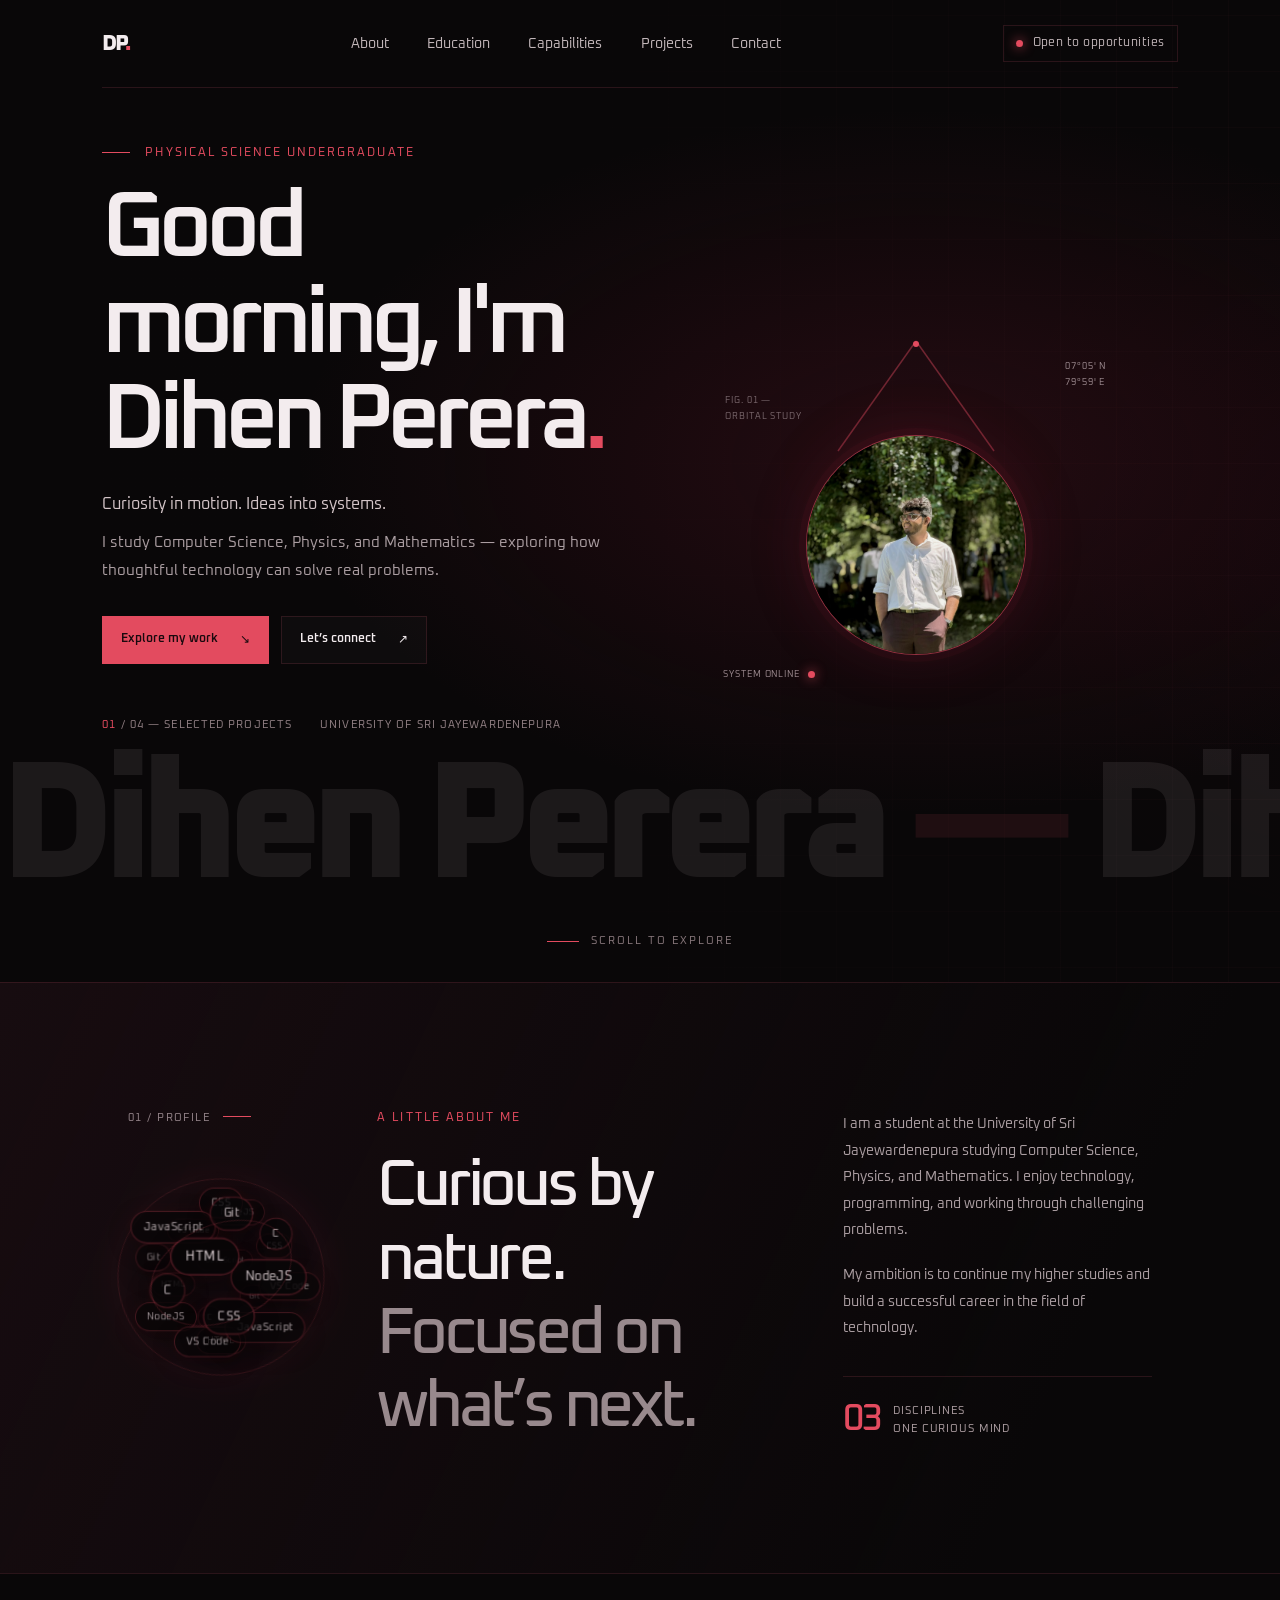
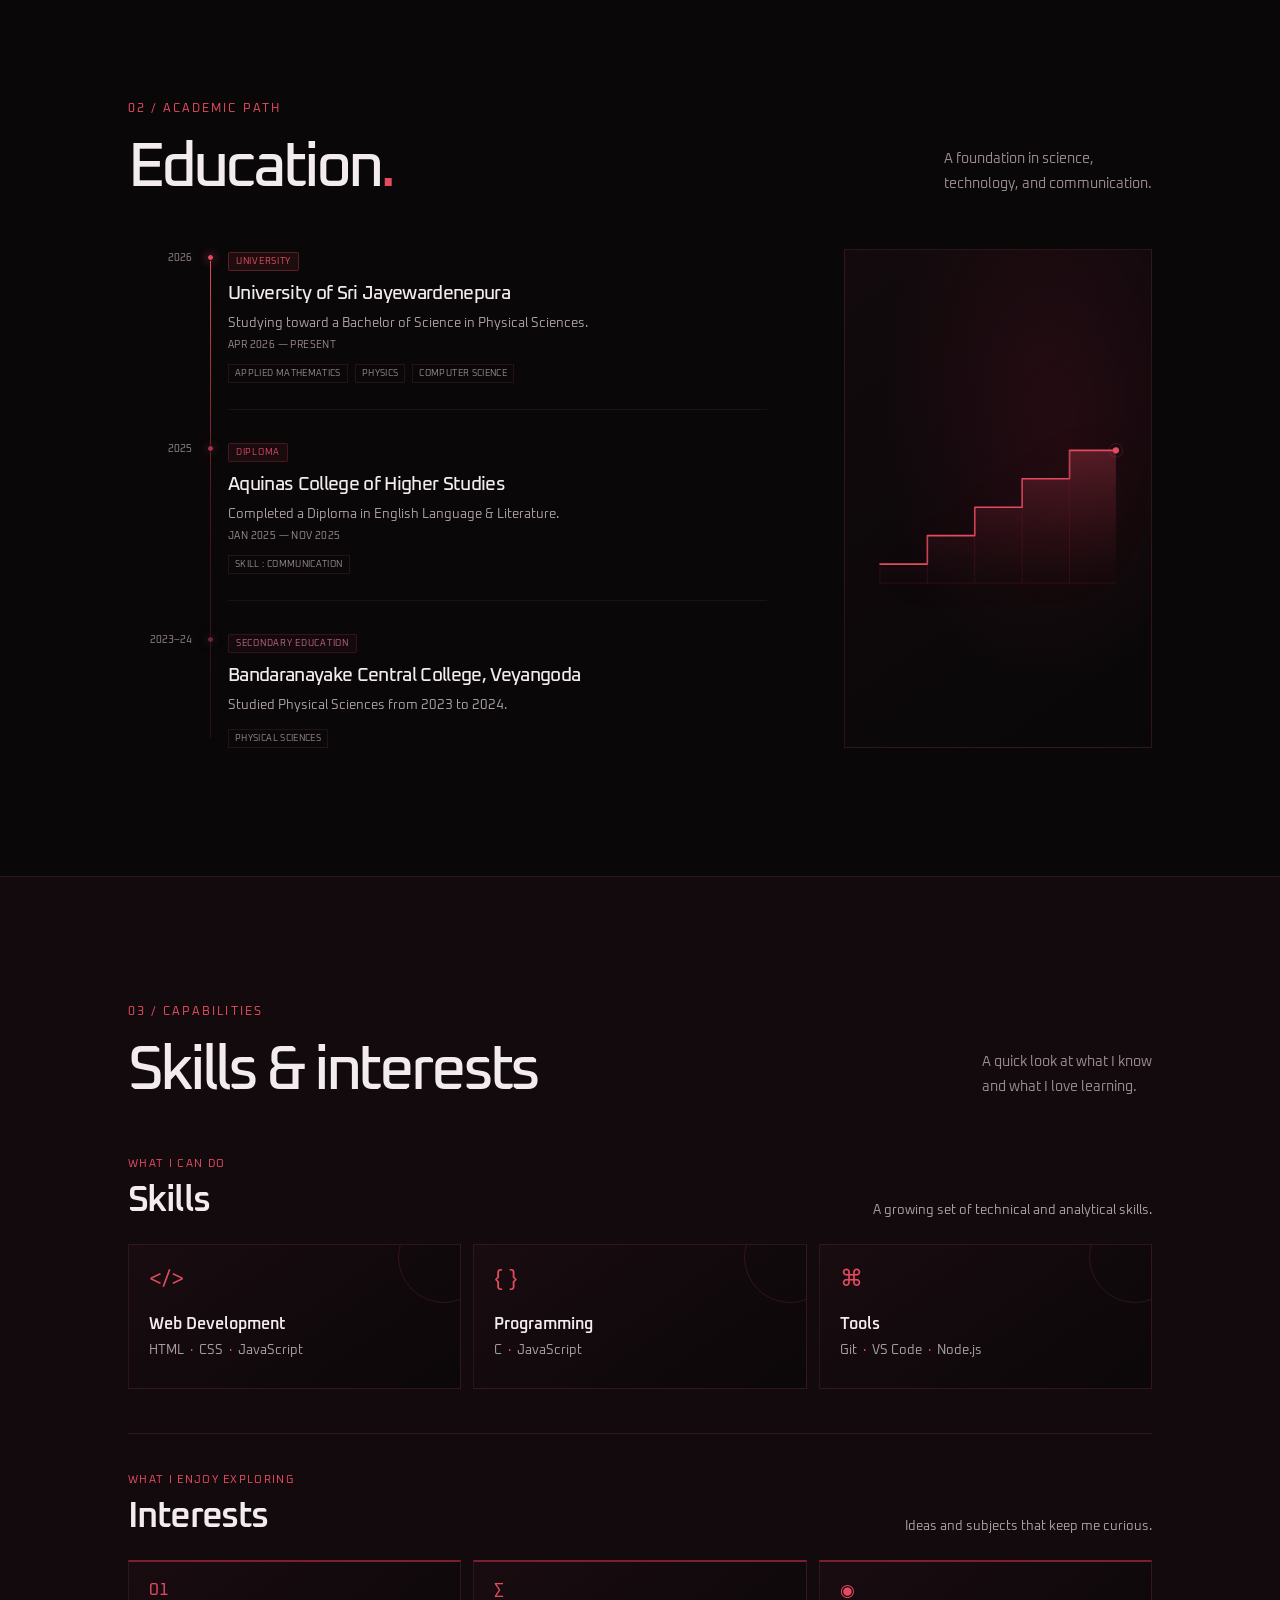
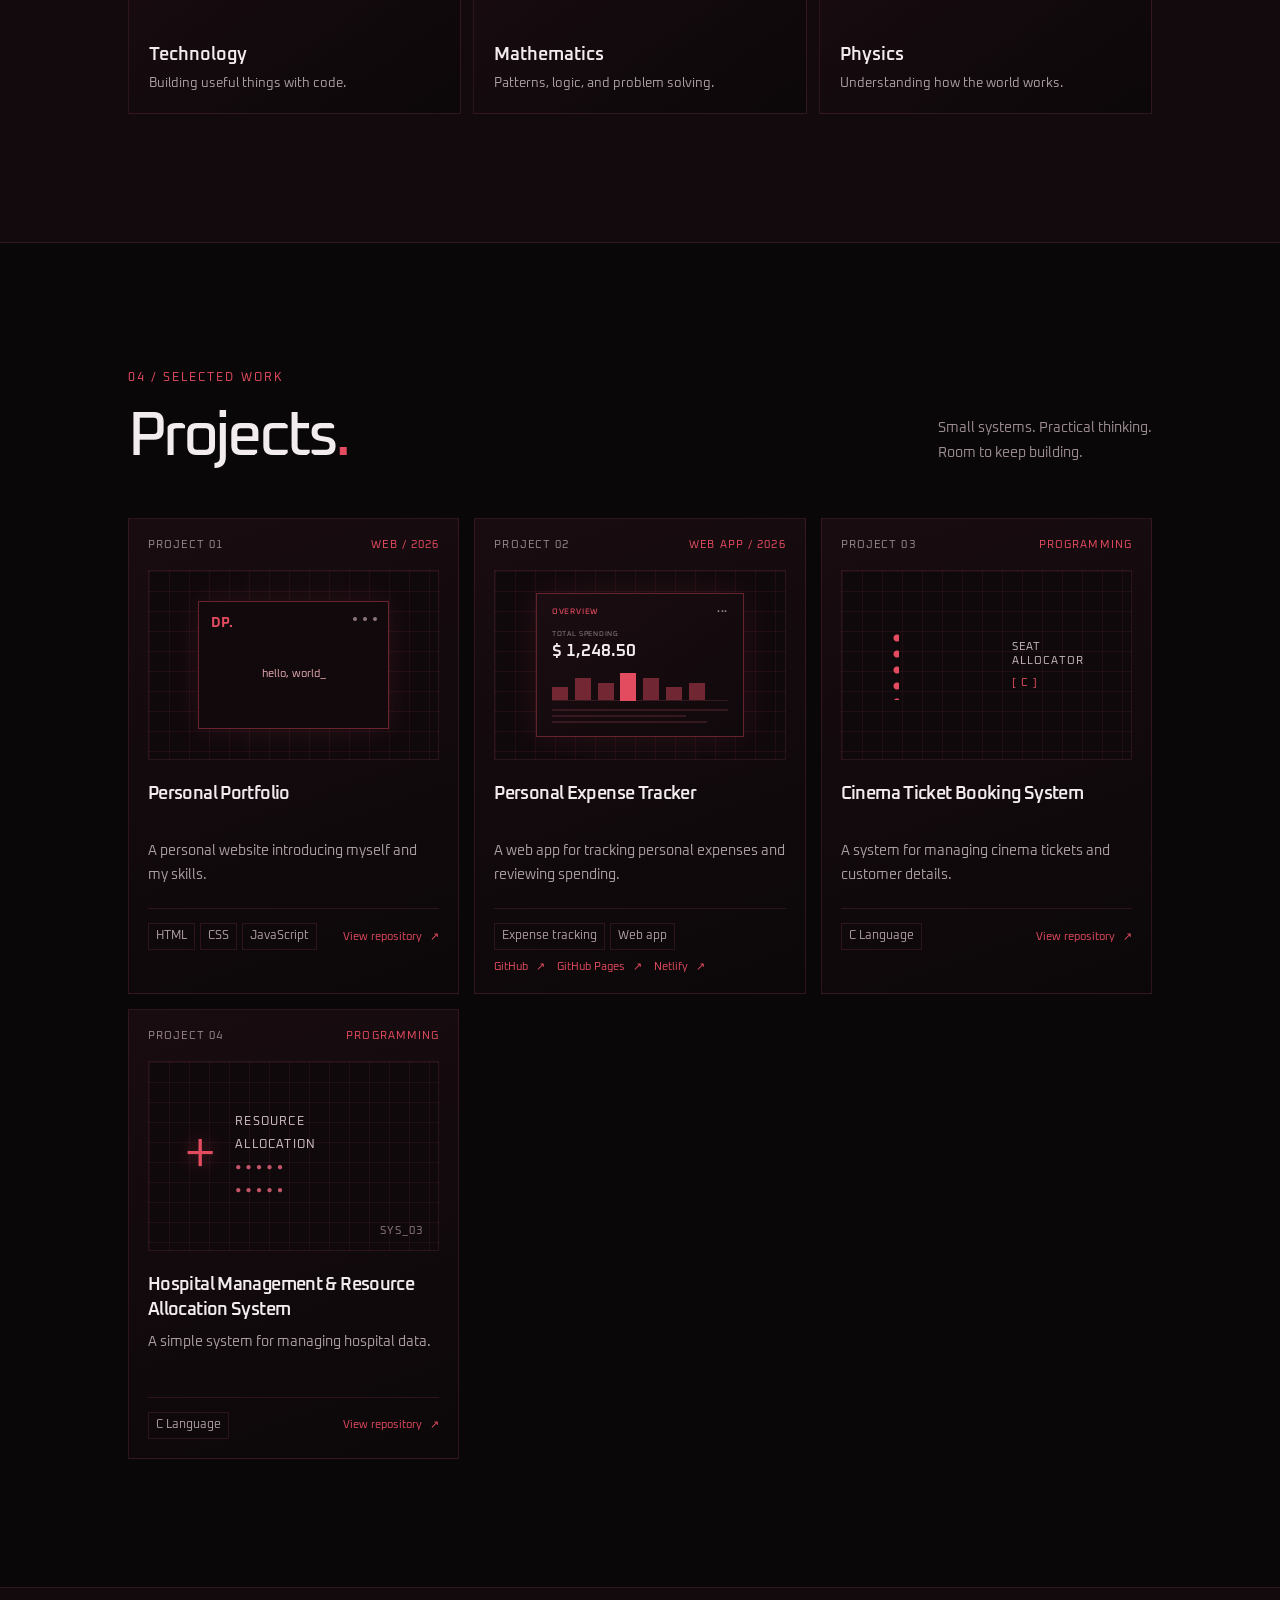
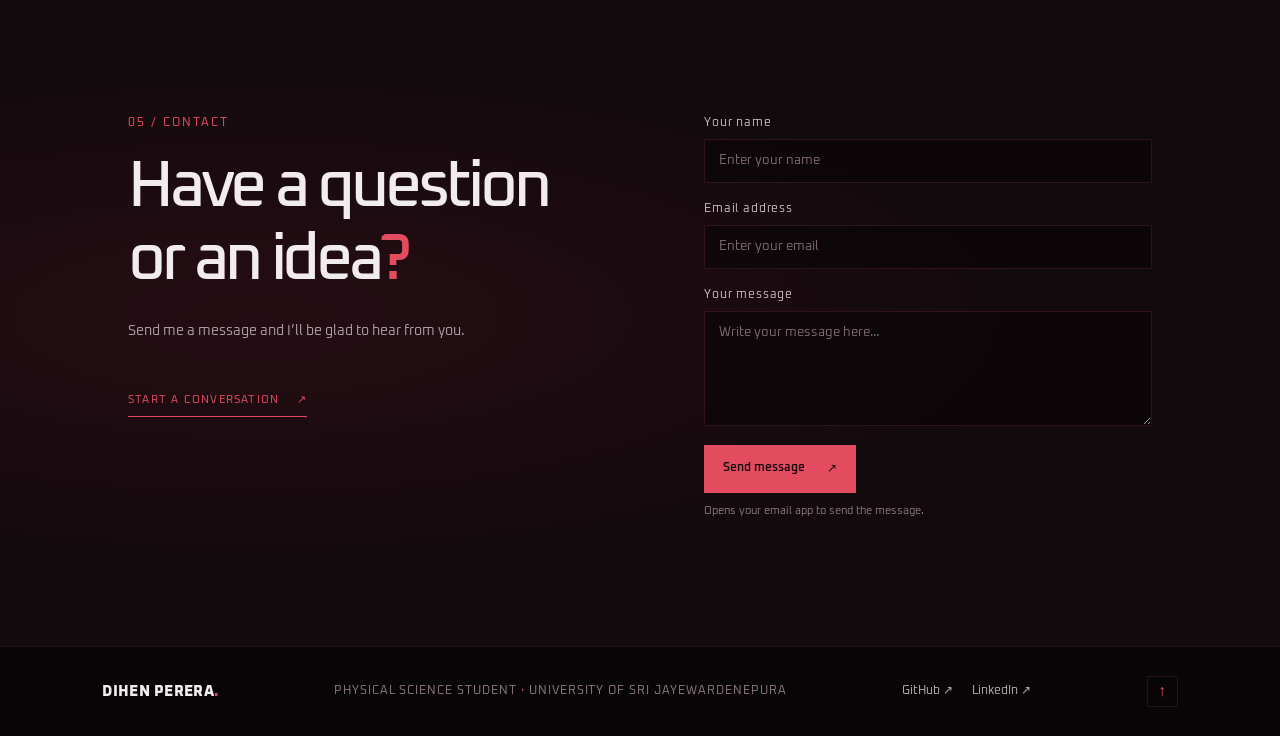
==== commit 452c1e55: "Updated" ====
--- a/Personal Portfolio.html
+++ b/Personal Portfolio.html
@@ -6,7 +6,7 @@
     <meta name="viewport" content="width=device-width, initial-scale=1.0">
     <meta name="description" content="The personal portfolio of Dihen Perera, a Computer Science undergraduate.">
     <meta name="theme-color" content="#090708">
-    <title>PORTFOLIO | DIHEN PERERA</title>
+    <title>PORTFOLIO | DP.</title>
     <link rel="stylesheet" href="style.css">
     <script src="script.js" defer></script>
 </head>
